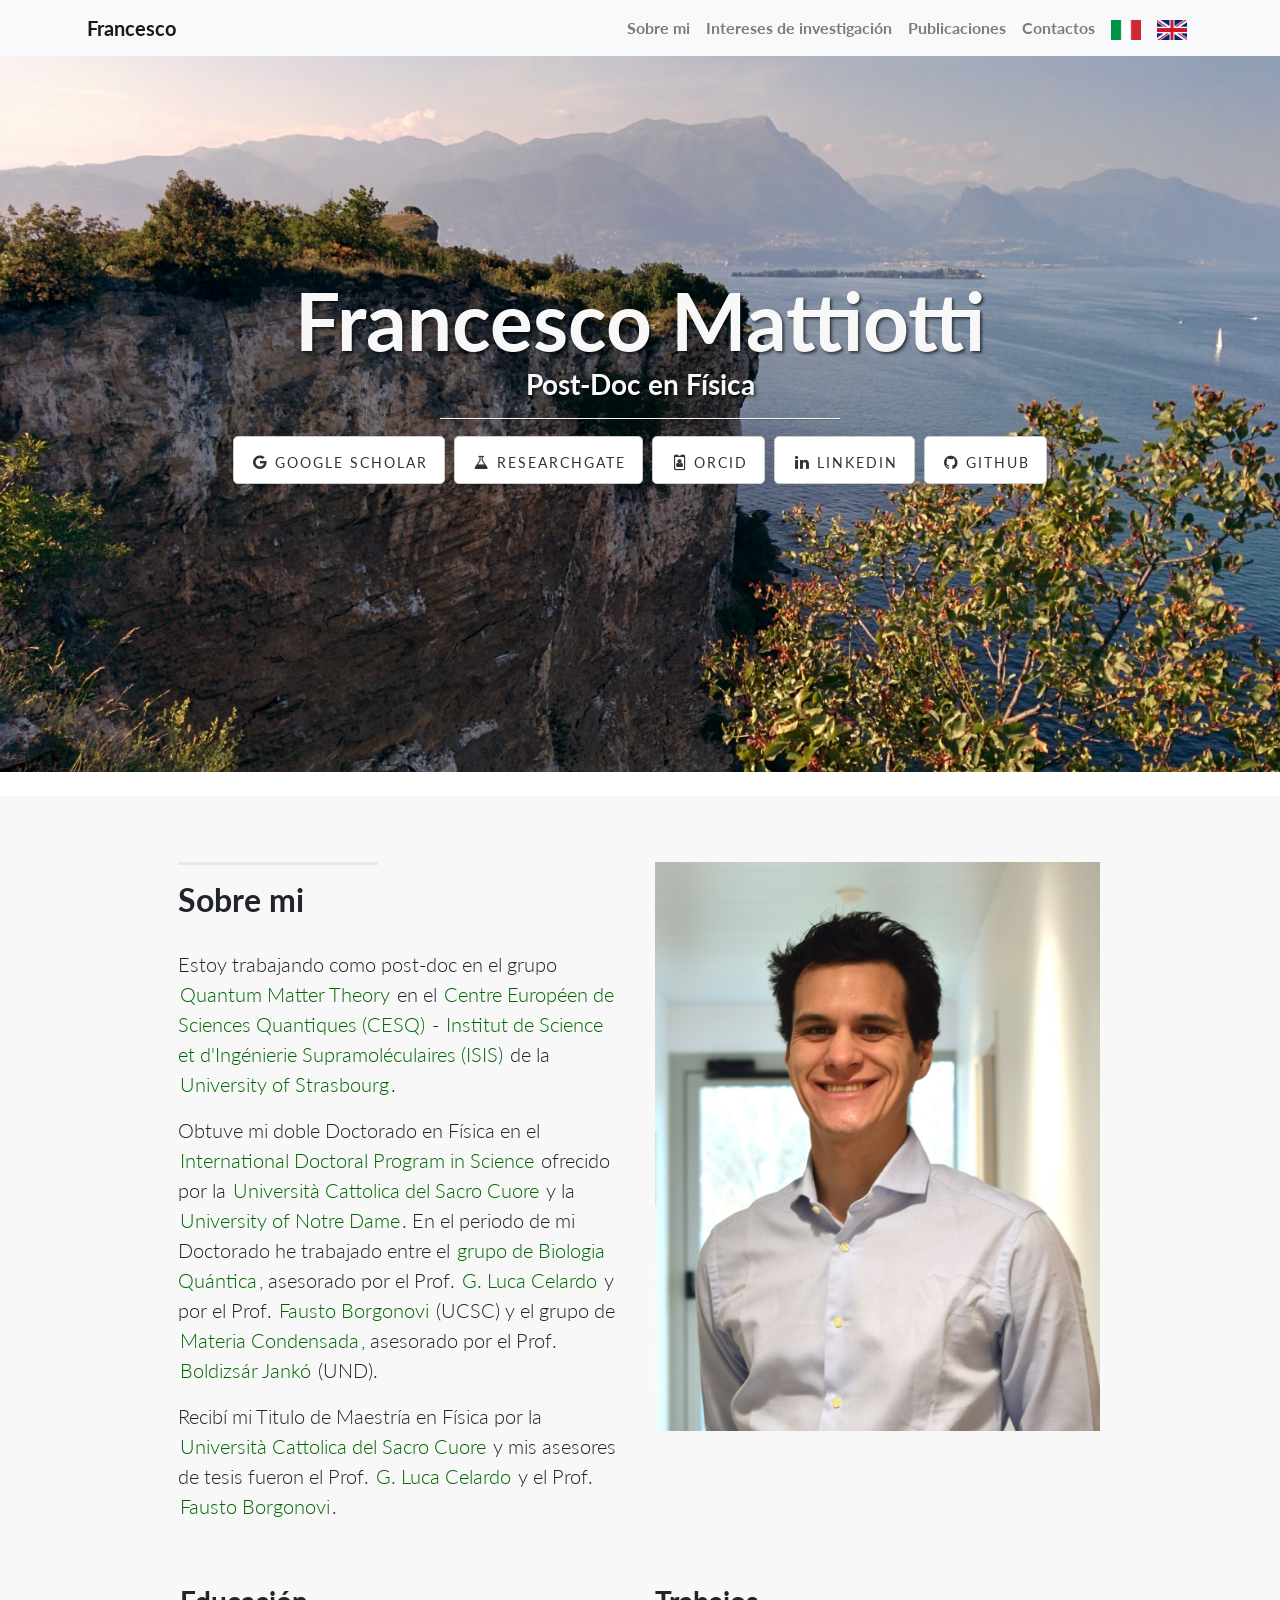
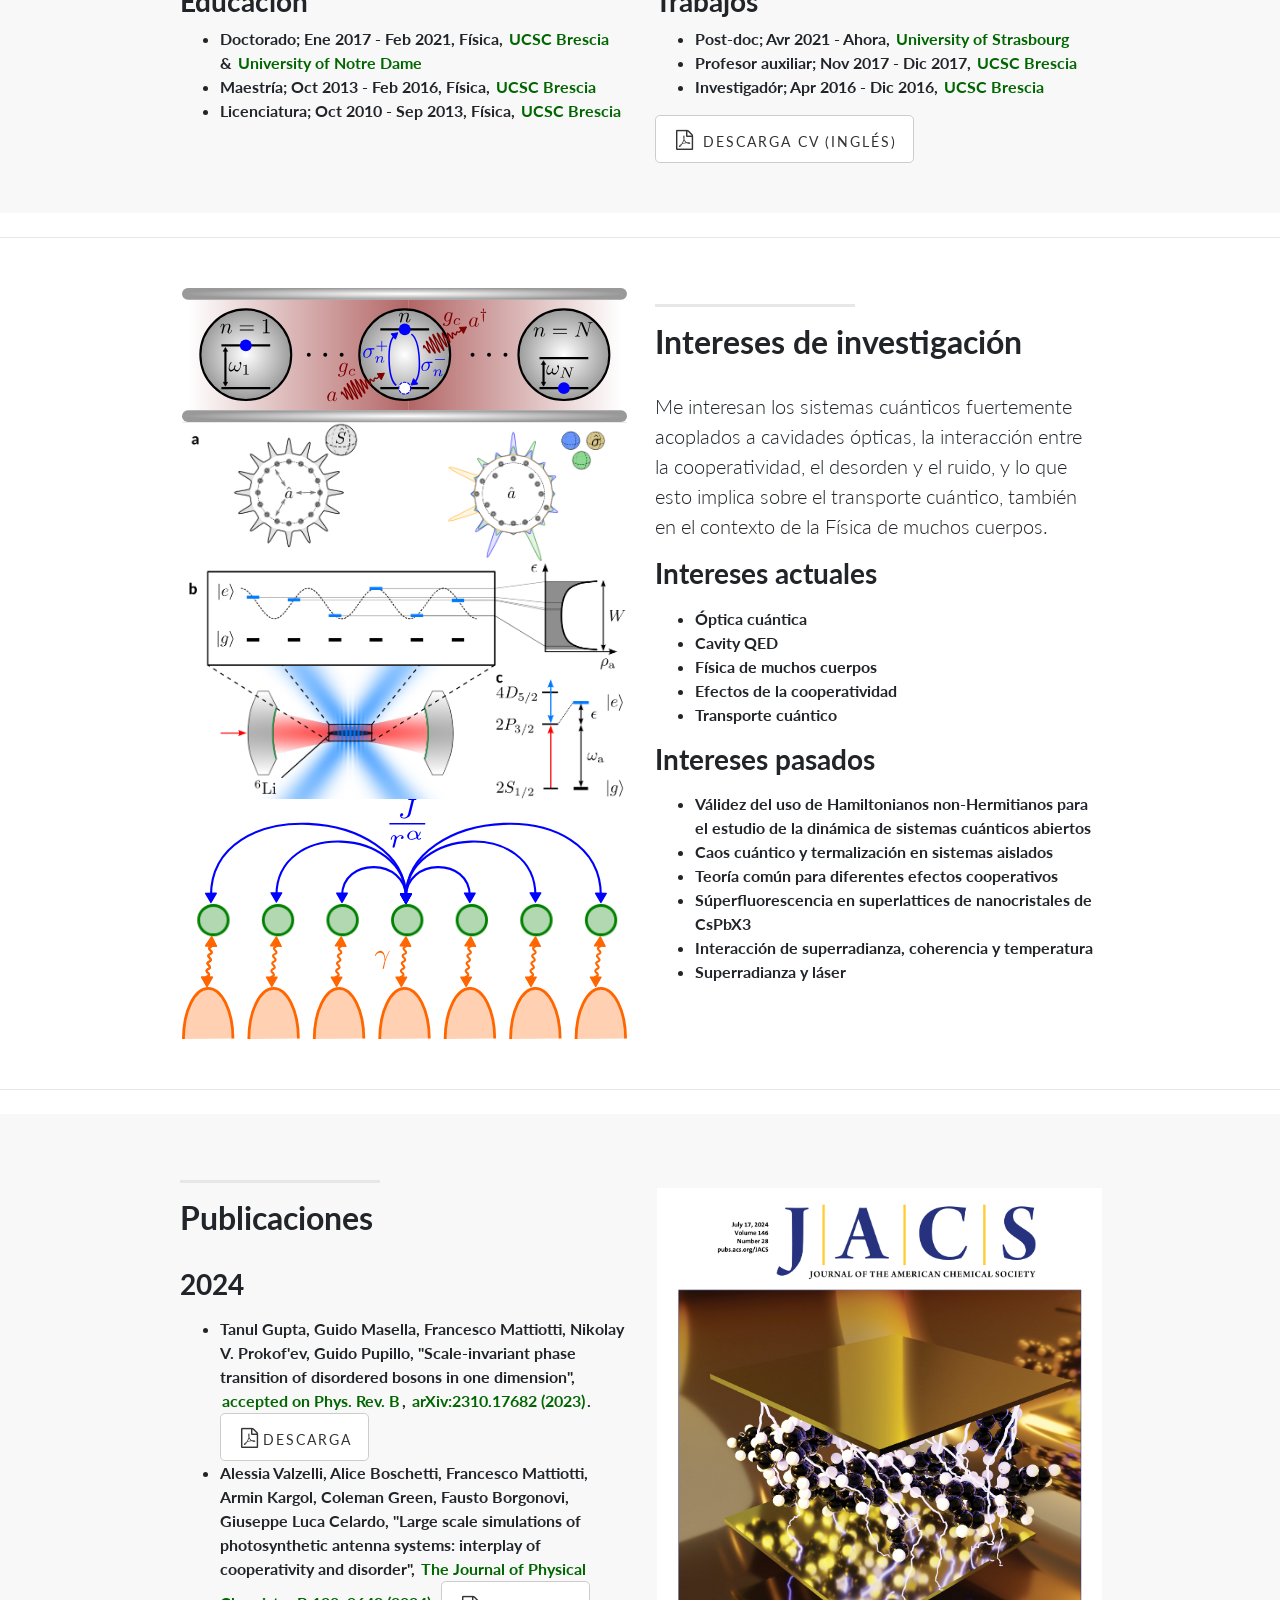
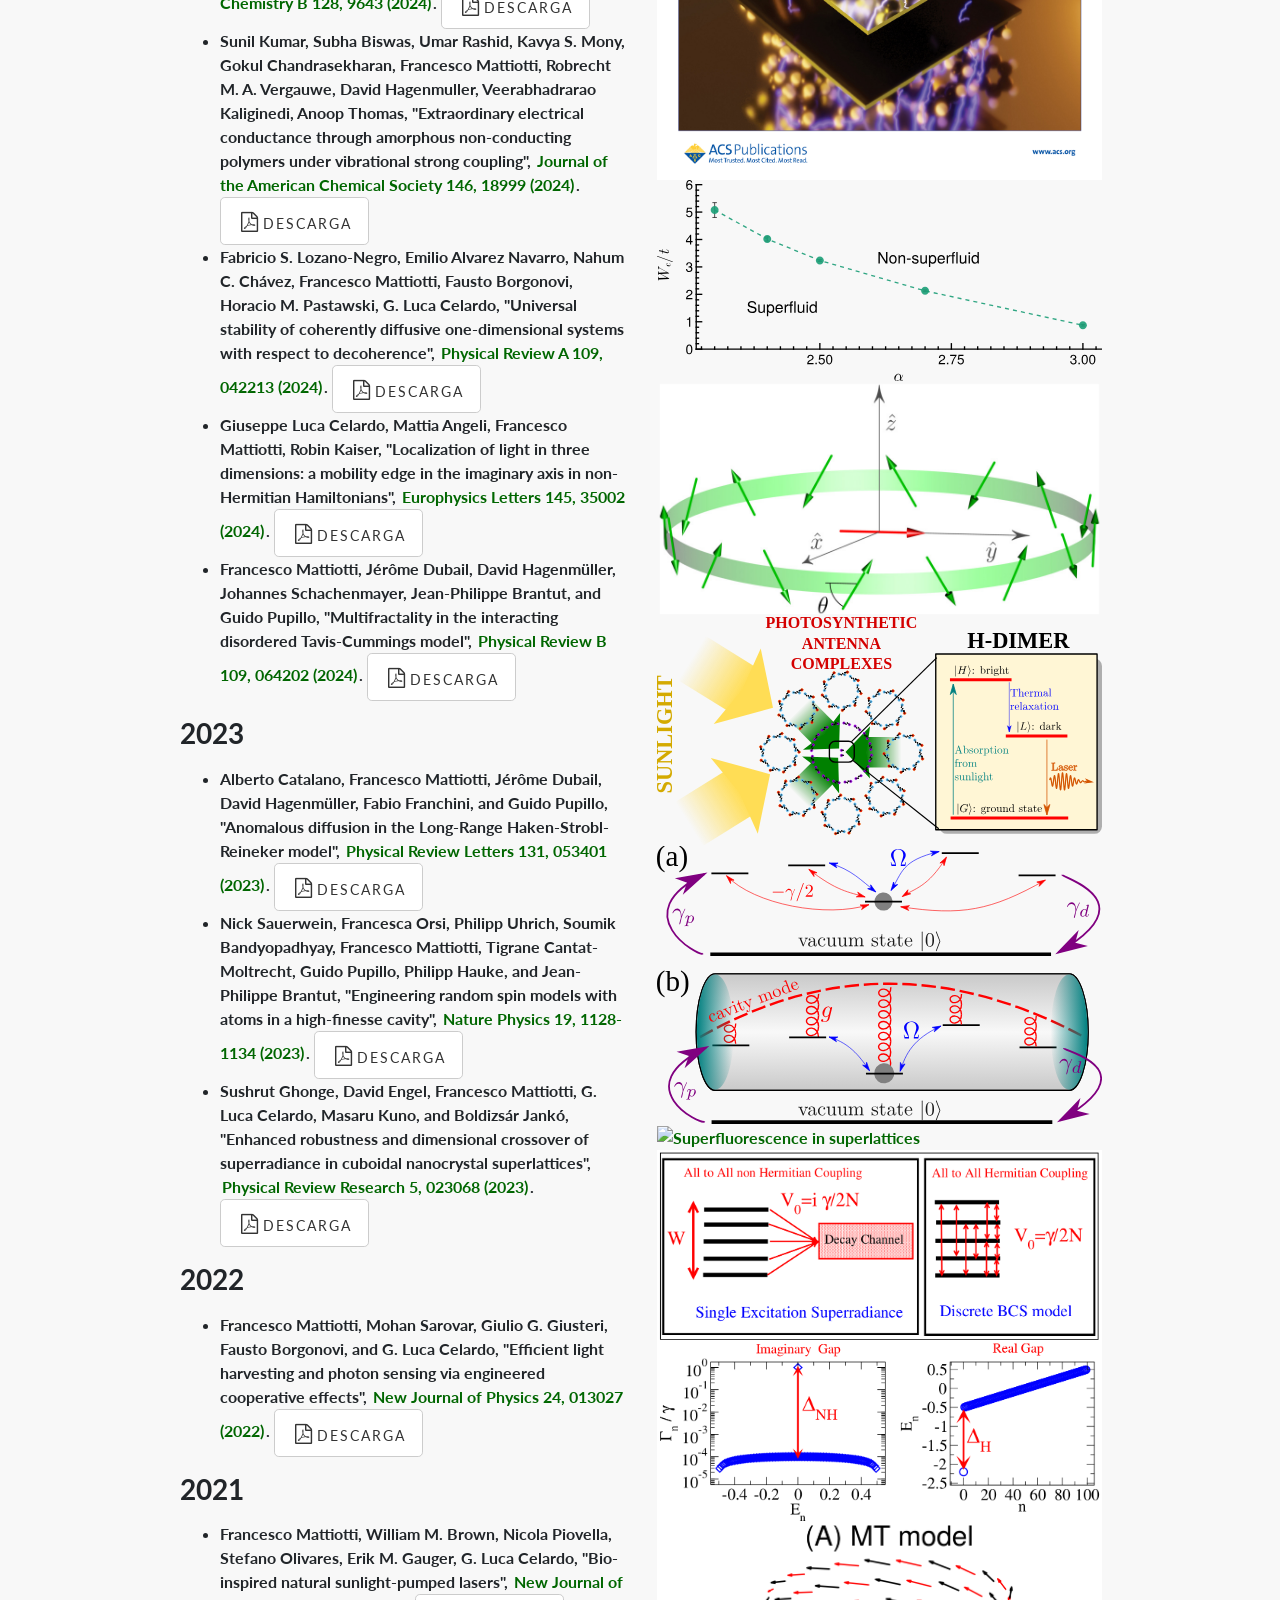
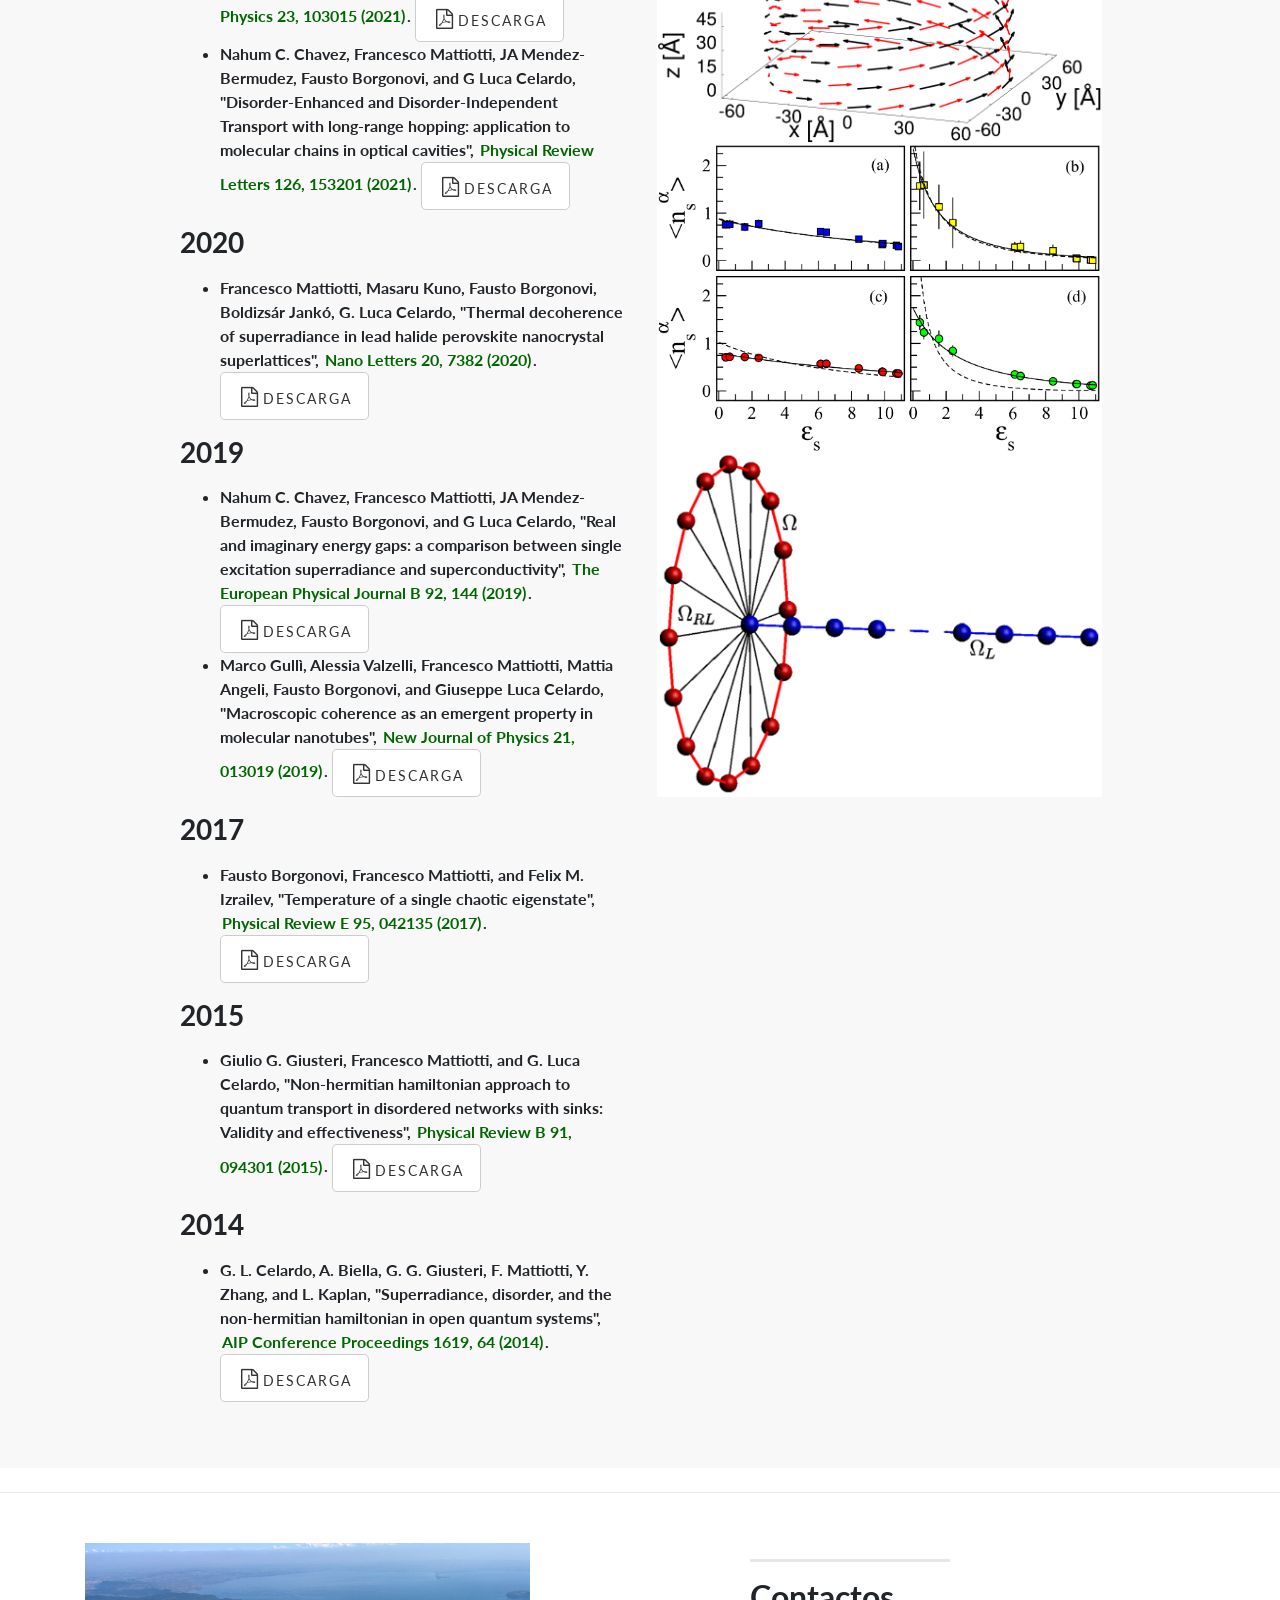
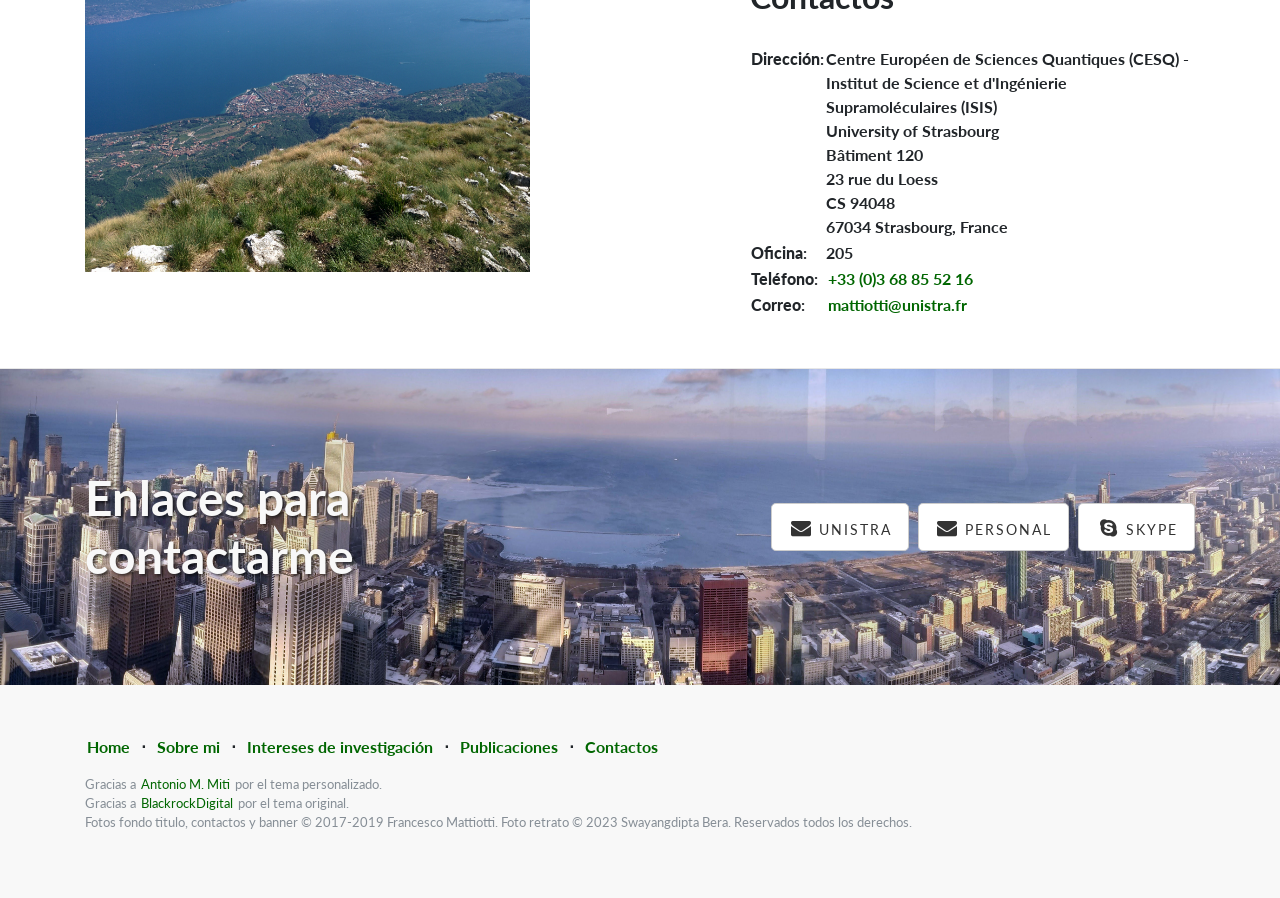
==== es.html @ a974032c "Tanul paper accepted, referee activity" ====
<!DOCTYPE html>
<html lang="es">

<link rel="shortcut icon" href="figures/icon.png" type="image/png">
<link rel="icon" href="figures/icon.png" type="image/png">

  <head>

    <meta charset="utf-8">
    <meta name="viewport" content="width=device-width, initial-scale=1, shrink-to-fit=no">
    <meta name="description" content="Pagina personal">
    <meta name="author" content="Francesco Mattiotti">

    <title>Francesco Mattiotti</title>

    <!-- Bootstrap core CSS -->
    <link href="vendor/bootstrap/css/bootstrap.css" rel="stylesheet">

    <!-- Custom fonts for this template -->
    <link href="vendor/font-awesome/css/font-awesome.min.css" rel="stylesheet" type="text/css">
    <link href="https://fonts.googleapis.com/css?family=Lato:300,400,700,300italic,400italic,700italic" rel="stylesheet" type="text/css">

    <!-- Custom styles for this template -->
    <link href="css/landing-page.css" rel="stylesheet">

    <!-- Global site tag (gtag.js) - Google Analytics -->
    <script async src="https://www.googletagmanager.com/gtag/js?id=UA-137967695-1"></script>
    <script>
      window.dataLayer = window.dataLayer || [];
      function gtag(){dataLayer.push(arguments);}
      gtag('js', new Date());

      gtag('config', 'UA-137967695-1');
    </script>

  </head>

  <body>

    <!-- Navigation -->
    <nav class="navbar navbar-expand-lg navbar-light bg-light fixed-top">
      <div class="container">
        <a class="navbar-brand" href="#">Francesco</a>
        <button class="navbar-toggler" type="button" data-toggle="collapse" data-target="#navbarResponsive" aria-controls="navbarResponsive" aria-expanded="false" aria-label="Toggle navigation">
          <span class="navbar-toggler-icon"></span>
        </button>
        <div class="collapse navbar-collapse" id="navbarResponsive">
          <ul class="navbar-nav ml-auto">
            <li class="nav-item">
              <a class="nav-link" href="#about">Sobre mi</a>
            </li>
            <li class="nav-item">
              <a class="nav-link" href="#research">Intereses de investigaci&oacute;n</a>
            </li>
            <li class="nav-item">
              <a class="nav-link" href="#publications">Publicaciones</a>
            </li>
            <li class="nav-item">
              <a class="nav-link" href="#contact">Contactos</a>
            </li>
            <li class="nav-item">
              <a class="nav-link" href="it.html"><img class="img" height="20px" src="figures/it.png" alt="Italiano"></a>
            </li>
            <li class="nav-item">
              <a class="nav-link" href="index.html"><img class="img" height="20px" src="figures/en.png" alt="English"></a>
            </li>
          </ul>
        </div>
      </div>
    </nav>

    <!-- Header -->
    <header class="intro-header">
      <div class="container">
        <div class="intro-message">
          <h1>Francesco Mattiotti</h1>
          <h3>Post-Doc en F&iacute;sica</h3>
          <hr class="intro-divider">
          <ul class="list-inline intro-social-buttons">
            <li class="list-inline-item">
              <a href="https://scholar.google.com/citations?user=OHOtcpYAAAAJ" class="btn btn-default btn-lg">
                <i class="fa fa-google fa-fw"></i>
                <span class="network-name">Google Scholar</span>
              </a>
            </li>
            <li class="list-inline-item">
              <a href="https://www.researchgate.net/profile/Francesco_Mattiotti" class="btn btn-default btn-lg">
                <i class="fa fa-flask fa-fw"></i>
                <span class="network-name">ResearchGate</span>
              </a>
            </li>
            <li class="list-inline-item">
              <a href="https://orcid.org/0000-0002-2532-8876" class="btn btn-default btn-lg">
                <i class="fa fa-id-badge fa-fw"></i>
                <span class="network-name">ORCID</span>
              </a>
            </li>
            <li class="list-inline-item">
              <a href="https://www.linkedin.com/in/francesco-mattiotti-a76813144/" class="btn btn-default btn-lg">
                <i class="fa fa-linkedin fa-fw"></i>
                <span class="network-name">Linkedin</span>
              </a>
            </li>
            <li class="list-inline-item">
              <a href="https://github.com/matiot" class="btn btn-default btn-lg">
                <i class="fa fa-github fa-fw"></i>
                <span class="network-name">Github</span>
              </a>
            </li>
          </ul>
        </div>
      </div>
    </header>

    <!--              -->    <!--              -->
    <!-- Page Content -->    <!--              -->

    <!-- About Me -->
    <a  name="about"></a>
    <section class="content-section-a">

      <div class="container">
        <div class="row">
          <div class="col-lg-5 ml-auto">
            <hr class="section-heading-spacer">
            <div class="clearfix"></div>
            <h2 class="section-heading">Sobre mi</h2>
            <p class="lead">
	      Estoy trabajando como post-doc en el grupo <a target="_blank" href="http://qmtheory.fr">Quantum Matter Theory</a> en el <a target="_blank" href="https://www.cesq.eu">Centre Européen de Sciences Quantiques (CESQ)</a> - <a target="_blank" href="http://isis.unistra.fr">Institut de Science et d'Ing&eacute;nierie Supramol&eacute;culaires (ISIS)</a> de la <a target="_blank" href="http://unistra.fr">University of Strasbourg</a>.
            </p>
            <p class="lead">
              Obtuve mi doble Doctorado en F&iacute;sica en el <a target="_blank" href="http://scuoledidottorato.unicatt.it/phdschools/science-home">International Doctoral Program in Science</a>
              ofrecido por la
              <a target="_blank" href="http://dipartimenti.unicatt.it/dmf">Universit&agrave; Cattolica del Sacro Cuore</a>
              y la
              <a target="_blank" href="https://science.nd.edu">University of Notre Dame</a>.
              En el periodo de mi Doctorado he trabajado entre el <a href="https://centridiricerca.unicatt.it/ilamp-interdisciplinary-laboratories-for-advanced-materials-physics-i-lamp-quantum-biology">grupo de Biologia Qu&aacute;ntica</a>, asesorado por el Prof. <a href="https://www.unifi.it/p-doc2-0-0-A-3f2c36293b272f-0.html">G. Luca Celardo</a> y por el Prof. <a href="https://docenti.unicatt.it/ppd2/en/docenti/06102/fausto-borgonovi/profilo">Fausto Borgonovi</a>
              (UCSC) y el grupo de <a href="http://sites.nd.edu/condensed-matter-theory/">Materia Condensada</a>, asesorado por el Prof. <a href="https://physics.nd.edu/people/faculty/boldizs-aacute-r-jank-oacute-o/">Boldizs&aacute;r Jank&oacute;</a> (UND).
            </p>
            <p class="lead">
              Recib&iacute; mi Titulo de Maestr&iacute;a en F&iacute;sica por la
              <a target="_blank" href="http://dipartimenti.unicatt.it/dmf">Universit&agrave; Cattolica del Sacro Cuore</a>
              y mis asesores de tesis fueron el Prof.
	      <a href="https://www.unifi.it/p-doc2-0-0-A-3f2c36293b272f-0.html">G. Luca Celardo</a> y el Prof. <a href="https://docenti.unicatt.it/ppd2/en/docenti/06102/fausto-borgonovi/profilo">Fausto Borgonovi</a>.
            </p>
          </div>
          <div class="col-lg-5 mr-auto">
	    <p class="head">
	    </p>
            <a href="figures/trequarti-cesq.jpg">
            <img class="img-fluid" src="figures/trequarti-cesq.jpg" alt="My picture">
          </div>
        </div>

      </div>
      <!-- /.container -->

    <!-- Short Cv -->
    <a  name="cv"></a>
          <div class="container">
            <div class="row">
              <div class="col-lg-5 ml-auto">
                <div class="clearfix"></div>
                <h3>Educaci&oacute;n</h3>
                <ul>
                  <li> Doctorado; Ene 2017 - Feb 2021, F&iacute;sica, 
			<a href="http://scuoledidottorato.unicatt.it/phdschools/science-home">UCSC Brescia</a> &
			<a target="_blank" href="https://science.nd.edu/">University of Notre Dame</a>
		  </li>
                  <li> Maestr&iacute;a; Oct 2013 - Feb 2016, F&iacute;sica, <a href="http://dipartimenti.unicatt.it/dmf">UCSC Brescia</a>
		  </li>
                  <li> Licenciatura; Oct 2010 - Sep 2013, F&iacute;sica, <a href="http://dipartimenti.unicatt.it/dmf">UCSC Brescia</a>
		  </li>
                </ul>
              </div>
              <div class="col-lg-5 mr-auto">
                <h3>Trabajos</h3>
                <ul>
                  <li> Post-doc; Avr 2021 - Ahora, <a href="http://unistra.fr">University of Strasbourg</a></li>
                  <li> Profesor auxiliar; Nov 2017 - Dic 2017, <a href="http://dipartimenti.unicatt.it/dmf">UCSC Brescia</a></li>
                  <li> Investigad&oacute;r; Apr 2016 - Dic 2016, <a href="http://dipartimenti.unicatt.it/dmf">UCSC Brescia</a></li>
                </ul>
		<a href="./cv/cven.pdf" class="btn btn-default btn-lg">
                <i class="fa fa-file-pdf-o fa-fw"></i>
                <span class="network-name">Descarga CV (ingl&eacute;s)</span></a>
              </div>
            </div>

          </div>
          <!-- /.container -->
        </section>



    <!-- Research Interest -->
    <a  name="research"></a>
    <section class="content-section-b">

      <div class="container">

        <div class="row">
          <div class="col-lg-5 mr-auto order-lg-2">
            <hr class="section-heading-spacer">
            <div class="clearfix"></div>
            <h2 class="section-heading">Intereses de investigaci&oacute;n</h2>
            <p class="lead">
	      Me interesan los sistemas cu&aacute;nticos fuertemente acoplados a cavidades &oacute;pticas, la interacci&oacute;n entre la cooperatividad, el desorden y el ruido, y lo que esto implica sobre el transporte cu&aacute;ntico, tambi&eacute;n en el contexto de la F&iacute;sica de muchos cuerpos.
            </p>
	    <p class="lead"><h3>Intereses actuales</h3></p>
	    <ul>
	      <li>&Oacute;ptica cu&aacute;ntica</li>
	      <li>Cavity QED</li>
	      <li>F&iacute;sica de muchos cuerpos</li>
	      <li>Efectos de la cooperatividad</li>
	      <li>Transporte cu&aacute;ntico</li>
	    </ul>
	    
	    <p class="lead"><h3>Intereses pasados</h3></p>
	    <ul><li>V&aacute;lidez del uso de Hamiltonianos non-Hermitianos para el estudio de la din&aacute;mica de sistemas cu&aacute;nticos abiertos</li>
	      <li>Caos cu&aacute;ntico y termalizaci&oacute;n en sistemas aislados</li>
	      <li>Teor&iacute;a com&uacute;n para diferentes efectos cooperativos</li>
	      <li>S&uacute;perfluorescencia en superlattices de nanocristales de CsPbX3</li>
	      <li>Interacci&oacute;n de superradianza, coherencia y temperatura</li>
	      <li>Superradianza y l&aacute;ser</li>
	    </ul>

          </div>
          <div class="col-lg-5 ml-auto order-lg-1">
            <a href="https://doi.org/10.1103/PhysRevB.109.064202"><img class="img-fluid center-block" src="figures/fig1a.svg" alt="Multifractality in the interacting disordered Tavis-Cummings model"></a>
            <br>
            <a href="https://www.nature.com/articles/s41567-023-02033-3"><img class="img-fluid" src="figures/cqed.png" alt="Engineering random spin models with atoms in a high-finesse cavity"></a>
            <br>
            <a href="https://doi.org/10.1103/PhysRevLett.131.053401"><img class="img-fluid" src="figures/dephasing.svg" alt="Anomalous diffusion in the Long-Range Haken-Strobl-Reineker model"></a>
          </div>
        </div>

      </div>
      <!-- /.container -->

    </section>
    <!-- /.content-section-b -->

      <!-- Publications-->
    <a  name="publications"></a>
    <section class="content-section-a">

      <div class="container">

        <div class="row">
          <div class="col-lg-5 ml-auto">
            <hr class="section-heading-spacer">
            <div class="clearfix"></div>
            <h2 class="section-heading">Publicaciones</h2>
	  <p class="lead"><h3>2024</h3></p>
	  <ul>
	    <li>
                Tanul Gupta, Guido Masella, Francesco Mattiotti, Nikolay V. Prokof'ev, Guido Pupillo, "Scale-invariant phase transition of disordered bosons in one dimension", <a form style="display:inline" href="https://journals.aps.org/prb/accepted/95073YbbXe11748a58ae4a12a6349e99734388103">accepted on Phys. Rev. B</a>, <a form style="display:inline" href="https://arxiv.org/abs/2310.17682">arXiv:2310.17682 (2023)</a>.
	      <a href="./papers/2310.17682.pdf" class="btn btn-default btn-lg"><i class="fa fa-file-pdf-o fa-fw"></i><span class="network-name">Descarga</span></a>
	    </li>
	    <li>
	      Alessia Valzelli, Alice Boschetti, Francesco Mattiotti, Armin Kargol, Coleman Green, Fausto Borgonovi, Giuseppe Luca Celardo, "Large scale simulations of photosynthetic antenna systems: interplay of cooperativity and disorder", <a form style="display:inline" href="https://doi.org/10.1021/acs.jpcb.4c02406">The Journal of Physical Chemistry B 128, 9643 (2024)</a>.
	      <a href="./papers/2404.08542v2.pdf" class="btn btn-default btn-lg"><i class="fa fa-file-pdf-o fa-fw"></i><span class="network-name">Descarga</span></a>
	    </li>
	    <li>
	      Sunil Kumar, Subha Biswas, Umar Rashid, Kavya S. Mony, Gokul Chandrasekharan, Francesco Mattiotti, Robrecht M. A. Vergauwe, David Hagenmuller, Veerabhadrarao Kaliginedi, Anoop Thomas, "Extraordinary electrical conductance through amorphous non-conducting polymers under vibrational strong coupling", <a form style="display:inline" href="https://doi.org/10.1021/jacs.4c03016">Journal of the American Chemical Society 146, 18999 (2024)</a>.
	      <a href="./papers/2303.03777v2.pdf" class="btn btn-default btn-lg"><i class="fa fa-file-pdf-o fa-fw"></i><span class="network-name">Descarga</span></a>
	    </li>
	    <li>
	      Fabricio S. Lozano-Negro, Emilio Alvarez Navarro, Nahum C. Chávez, Francesco Mattiotti, Fausto Borgonovi, Horacio M. Pastawski, G. Luca Celardo, "Universal stability of coherently diffusive one-dimensional systems with respect to decoherence", <a form style="display:inline" href="https://doi.org/10.1103/PhysRevA.109.042213">Physical Review A 109, 042213 (2024)</a>.
	      <a href="./papers/PhysRevA.109.042213.pdf" class="btn btn-default btn-lg"><i class="fa fa-file-pdf-o fa-fw"></i><span class="network-name">Descarga</span></a>
	    </li>
	    <li>
	      Giuseppe Luca Celardo, Mattia Angeli, Francesco Mattiotti, Robin Kaiser, "Localization of light in three dimensions: a mobility edge in the imaginary axis in non-Hermitian Hamiltonians", <a form style="display:inline" href="https://doi.org/10.1209/0295-5075/ad222c">Europhysics Letters 145, 35002 (2024)</a>.
	      <a href="./papers/Celardo_2024_EPL_145_35002-withSM.pdf" class="btn btn-default btn-lg"><i class="fa fa-file-pdf-o fa-fw"></i><span class="network-name">Descarga</span></a>
	    </li>
            <li>
              Francesco Mattiotti, Jérôme Dubail, David Hagenmüller, Johannes Schachenmayer, Jean-Philippe Brantut, and Guido Pupillo, "Multifractality in the interacting disordered Tavis-Cummings model", <a form style="display:inline" href="https://doi.org/10.1103/PhysRevB.109.064202">Physical Review B 109, 064202 (2024)</a>.
	      <a href="./papers/PhysRevB.109.064202.pdf" class="btn btn-default btn-lg"><i class="fa fa-file-pdf-o fa-fw"></i><span class="network-name">Descarga</span></a>
            </li>
          </ul>

	  <p class="lead"><h3>2023</h3></p>
	  <ul>
	    <li>
	      Alberto Catalano, Francesco Mattiotti, Jérôme Dubail, David Hagenmüller, Fabio Franchini, and Guido Pupillo, "Anomalous diffusion in the Long-Range Haken-Strobl-Reineker model", <a form style="display:inline" href="https://doi.org/10.1103/PhysRevLett.131.053401">Physical Review Letters 131, 053401 (2023)</a>.
	      <a href="./papers/PhysRevLett.131.053401-withSM.pdf" class="btn btn-default btn-lg"><i class="fa fa-file-pdf-o fa-fw"></i><span class="network-name">Descarga</span></a>
	    </li>
	    <li>
	      Nick Sauerwein, Francesca Orsi, Philipp Uhrich, Soumik Bandyopadhyay, Francesco Mattiotti, Tigrane Cantat-Moltrecht, Guido Pupillo, Philipp Hauke, and Jean-Philippe Brantut, "Engineering random spin models with atoms in a high-finesse cavity", <a form style="display:inline" href="https://www.nature.com/articles/s41567-023-02033-3">Nature Physics 19, 1128-1134 (2023)</a>.
	      <a href="./papers/s41567-023-02033-3-withSM.pdf" class="btn btn-default btn-lg"><i class="fa fa-file-pdf-o fa-fw"></i><span class="network-name">Descarga</span></a>
	    </li>
	    <li>
	      Sushrut Ghonge, David Engel, Francesco Mattiotti, G. Luca Celardo, Masaru Kuno, and Boldizsár Jankó, "Enhanced robustness and dimensional crossover of superradiance in cuboidal nanocrystal superlattices", <a form style="display:inline" href="https://doi.org/10.1103/PhysRevResearch.5.023068">Physical Review Research 5, 023068 (2023)</a>.
	      <a href="./papers/PhysRevResearch.5.023068-withSM.pdf" class="btn btn-default btn-lg"><i class="fa fa-file-pdf-o fa-fw"></i><span class="network-name">Descarga</span></a>
	    </li>
          </ul>

	  <p class="lead"><h3>2022</h3></p>
	  <ul>
	    <li>
	      Francesco Mattiotti, Mohan Sarovar, Giulio G. Giusteri, Fausto Borgonovi, and G. Luca Celardo, "Efficient light harvesting and photon sensing via engineered cooperative effects", <a form style="display:inline" href="https://doi.org/10.1088/1367-2630/ac4127">New Journal of Physics 24, 013027 (2022)</a>.
	      <a href="./papers/Mattiotti_2022_New_J._Phys._24_013027.pdf" class="btn btn-default btn-lg"><i class="fa fa-file-pdf-o fa-fw"></i><span class="network-name">Descarga</span></a>
	    </li>
	  </ul>

	  <p class="lead"><h3>2021</h3></p>
	  <ul>
	    <li>
	      Francesco Mattiotti, William M. Brown, Nicola Piovella, Stefano Olivares, Erik M. Gauger, G. Luca Celardo, "Bio-inspired natural sunlight-pumped lasers", <a form style="display:inline" href="https://doi.org/10.1088/1367-2630/ac2852">New Journal of Physics 23, 103015 (2021)</a>.
	      <a href="./papers/Mattiotti_2021_New_J._Phys._23_103015-withSM.pdf" class="btn btn-default btn-lg"><i class="fa fa-file-pdf-o fa-fw"></i><span class="network-name">Descarga</span></a>
	    </li>
	    <li>
	      Nahum C. Chavez, Francesco Mattiotti, JA Mendez-Bermudez, Fausto Borgonovi, and G Luca Celardo, "Disorder-Enhanced and Disorder-Independent Transport with long-range hopping: application to molecular chains in optical cavities", <a form style="display:inline" href="https://doi.org/10.1103/PhysRevLett.126.153201">Physical Review Letters 126, 153201 (2021)</a>.
	      <a href="./papers/PhysRevLett.126.153201-withSM.pdf" class="btn btn-default btn-lg"><i class="fa fa-file-pdf-o fa-fw"></i><span class="network-name">Descarga</span></a>
	    </li>
	  </ul>

	  <p class="lead"><h3>2020</h3></p>
	  <ul>
	    <li>
	      Francesco Mattiotti, Masaru Kuno, Fausto Borgonovi, Boldizs&aacute;r Jank&oacute;, G. Luca Celardo, "Thermal decoherence of superradiance in lead halide perovskite nanocrystal superlattices", <a form style="display:inline" href="https://pubs.acs.org/doi/10.1021/acs.nanolett.0c02784">Nano Letters 20, 7382 (2020)</a>.
	      <a href="./papers/nanolett2020-accepted.pdf" class="btn btn-default btn-lg"><i class="fa fa-file-pdf-o fa-fw"></i><span class="network-name">Descarga</span></a>
	    </li>
	  </ul>

	  <p class="lead"><h3>2019</h3></p>
	  <ul>
	    <li>
	      Nahum C. Chavez, Francesco Mattiotti, JA Mendez-Bermudez, Fausto Borgonovi, and G Luca Celardo, "Real and imaginary energy gaps: a comparison between single excitation superradiance and superconductivity", <a form style="display:inline" href="https://doi.org/10.1140/epjb/e2019-100016-3">The European Physical Journal B 92, 144 (2019)</a>.
	      <a href="./papers/Ch-vez_et_al-2019-The_European_Physical_Journal_B.pdf" class="btn btn-default btn-lg"><i class="fa fa-file-pdf-o fa-fw"></i><span class="network-name">Descarga</span></a>
	    </li>
	    <li>
	      Marco Gull&igrave;, Alessia Valzelli, Francesco Mattiotti, Mattia Angeli, Fausto Borgonovi, and Giuseppe Luca Celardo, "Macroscopic coherence as an emergent property in molecular nanotubes", <a form style="display:inline" href="https://iopscience.iop.org/article/10.1088/1367-2630/aaf01a">New Journal of Physics 21, 013019 (2019)</a>.
	      <a href="./papers/Gullì_2019_New_J._Phys._21_013019.pdf" class="btn btn-default btn-lg"><i class="fa fa-file-pdf-o fa-fw"></i><span class="network-name">Descarga</span></a>
	    </li>
	  </ul>

	  <p class="lead"><h3>2017</h3></p>
	  <ul>
	    <li>
	      Fausto Borgonovi, Francesco Mattiotti, and Felix M. Izrailev, "Temperature of a single chaotic eigenstate", <a form style="display:inline" href="https://journals.aps.org/pre/abstract/10.1103/PhysRevE.95.042135">Physical Review E 95, 042135 (2017)</a>.
	      <a href="./papers/PhysRevE.95.042135.pdf" class="btn btn-default btn-lg"><i class="fa fa-file-pdf-o fa-fw"></i><span class="network-name">Descarga</span></a>
	    </li>
	  </ul>

	  <p class="lead"><h3>2015</h3></p>
	  <ul>
	    <li>
	      Giulio G. Giusteri, Francesco Mattiotti, and G. Luca Celardo, "Non-hermitian hamiltonian approach to quantum transport in disordered networks with sinks: Validity and effectiveness", <a form style="display:inline" href="https://journals.aps.org/prb/abstract/10.1103/PhysRevB.91.094301">Physical Review B 91, 094301 (2015)</a>.
	      <a href="./papers/PhysRevB.91.094301.pdf" class="btn btn-default btn-lg"><i class="fa fa-file-pdf-o fa-fw"></i><span class="network-name">Descarga</span></a>
	    </li>
	  </ul>

	  <p class="lead"><h3>2014</h3></p>
	  <ul>
	    <li>
	      G. L. Celardo, A. Biella, G. G. Giusteri, F. Mattiotti, Y. Zhang, and L. Kaplan, "Superradiance, disorder, and the non-hermitian hamiltonian in open quantum systems", <a form style="display:inline" href="https://aip.scitation.org/doi/abs/10.1063/1.4899219">AIP Conference Proceedings 1619, 64 (2014)</a>.
	      <a href="./papers/ProceedingsLev.pdf" class="btn btn-default btn-lg"><i class="fa fa-file-pdf-o fa-fw"></i><span class="network-name">Descarga</span></a>
	    </li>
	  </ul>

          </div>
          <div class="col-lg-5 mr-auto ">
            <br>
            <a href="https://doi.org/10.1021/jacs.4c03016"><img class="img-fluid" src="figures/jacs-cover.jpg" alt="Extraordinary electrical conductance through amorphous non-conducting polymers under vibrational strong coupling"></a>
            <br>
            <a href="https://arxiv.org/abs/2310.17682"><img class="img-fluid" src="figures/phasetransition.svg" alt="Scale-invariant phase transition of disordered bosons in one dimension"></a>
            <br>
            <a href="https://doi.org/10.1088/1367-2630/ac4127"><img class="img-fluid" src="figures/sensor.png" alt="Efficient light harvesting and photon sensing via engineered cooperative effects"></a>
            <br>
            <a href="https://doi.org/10.1088/1367-2630/ac2852"><img class="img-fluid" src="figures/laser.svg" alt="Bio-inspired natural sunlight-pumped lasers"></a>
            <br>
            <a href="https://doi.org/10.1103/PhysRevLett.126.153201"><img class="img-fluid" src="figures/long-cavity6.svg" alt="Disorder-Enhanced and Disorder-Independent Transport with long-range hopping"></a>
            <br>
	    <a href="https://pubs.acs.org/doi/10.1021/acs.nanolett.0c02784"><img class="img-fluid center-block" src="./figures/movie.gif" alt="Superfluorescence in superlattices"></a>
            <br>
            <a href="https://doi.org/10.1140/epjb/e2019-100016-3"><img class="img-fluid center-block" src="./figures/gap.png" alt="Comparing Superradiance and Superconductivity"></a>
            <br>
            <a href="https://iopscience.iop.org/article/10.1088/1367-2630/aaf01a/pdf"><img class="img-fluid" src="figures/macroscopic.png" alt="Macroscopic coherence in molecular nanotubes"></a>
	    <br>
	    <a href="https://journals.aps.org/pre/abstract/10.1103/PhysRevE.95.042135"><img class="img-fluid center-block"  src="./figures/temperature.png" alt="Quantum chaos"></a>
	    <br>
	    <a href="https://journals.aps.org/prb/abstract/10.1103/PhysRevB.91.094301"><img class="img-fluid center-block" src="./figures/nonhermitian.png" alt="Non-Hermitian Hamiltonian approach to quantum transport"></a>
	    <!-- <a href="https://aip.scitation.org/doi/abs/10.1063/1.4899219"><img class="img-fluid center-block" src="./figures/superradiance.png" alt="Interplay of superradiance and disorder"></a> -->
          </div>
        </div>

      </div>
      <!-- /.container -->

    </section>
    <!-- /.content-section-b -->

  <!-- CONTACT INFORMATION -->
    <a  name="contact"></a>
    <section class="content-section-b">

      <div class="container">

        <div class="row">
          <div class="col-lg-5 ml-auto order-lg-2">
            <hr class="section-heading-spacer">
            <div class="clearfix"></div>
            <h2 class="section-heading">Contactos</h2>
		<table>
                  <tr><td valign=top><b>Direcci&oacute;n</b>: <td>
		    Centre Europ&eacute;en de Sciences Quantiques (CESQ) - Institut de Science et d'Ing&eacute;nierie Supramol&eacute;culaires (ISIS)<br>
                    University of Strasbourg<br>
		    Bâtiment 120<br>
                    23 rue du Loess<br>
		    CS 94048<br>
		    67034 Strasbourg, France<br>
                  <tr><td valign=top><b>Oficina</b>: <td>
                    205<br>
                  <tr><td valign=top><b>Tel&eacute;fono</b>: <td>
                      <a href="tel:+33368855216">+33 (0)3 68 85 52 16</a><br>
                  <tr><td valign=top><b>Correo</b>: <td>
                    <A HREF="mailto:mattiotti@unistra.fr">mattiotti@unistra.fr</A><br>
		</table>

	</div>
          <div class="col-lg-5 mr-auto order-lg-1">
            <img class="img-fluid" src="figures/toscolano.jpg">
          </div>
        </div>

      </div>
      <!-- /.container -->

    </section>
    <!-- /.content-section-b -->


<!-- Contatti-->

    <aside class="banner">

      <div class="container">

        <div class="row">
          <div class="col-lg-6 my-auto">
            <h2>Enlaces para contactarme</h2>
          </div>
          <div class="col-lg-6 my-auto">
            <ul class="list-inline banner-social-buttons">
              <li class="list-inline-item">
                <a href="mailto:mattiotti@unistra.fr" class="btn btn-default btn-lg">
                  <i class="fa fa-envelope fa-fw"></i>
                  <span class="network-name">UNISTRA</span>
                </a>
              </li>
              <li class="list-inline-item">
                <a href="mailto:mattiottifrancesco@gmail.com" class="btn btn-default btn-lg">
                  <i class="fa fa-envelope fa-fw"></i>
                  <span class="network-name">Personal</span>
                </a>
              </li>
              <li class="list-inline-item">
                <a href="skype:francesco.mattiotti" class="btn btn-default btn-lg">
                  <i class="fa fa-skype fa-fw"></i>
                  <span class="network-name">Skype</span>
                </a>
              </li>
            </ul>
          </div>
        </div>

      </div>
      <!-- /.container -->

    </aside>
    <!-- /.banner -->

    <!-- Footer -->
    <footer>
      <div class="container">
        <ul class="list-inline">
          <li class="list-inline-item">
            <a href="#">Home</a>
          </li>
          <li class="footer-menu-divider list-inline-item">&sdot;</li>
          <li class="list-inline-item">
            <a href="#about">Sobre mi</a>
          </li>
          <li class="footer-menu-divider list-inline-item">&sdot;</li>
          <li class="list-inline-item">
            <a href="#research">Intereses de investigaci&oacute;n</a>
          </li>
          <li class="footer-menu-divider list-inline-item">&sdot;</li>
          <li class="list-inline-item">
            <a href="#publications">Publicaciones</a>
          </li>
          <li class="footer-menu-divider list-inline-item">&sdot;</li>
          <li class="list-inline-item">
            <a href="#contact">Contactos</a>
          </li>
        </ul>
        <p class="copyright text-muted small">
	  Gracias a <a href="https://github.com/MasterToninus/MasterToninus.github.io">Antonio M. Miti</a> por el tema personalizado.
        <br>
	  Gracias a <a href="https://github.com/BlackrockDigital/startbootstrap-landing-page">BlackrockDigital</a> por el tema original.
        <br>
          Fotos fondo titulo, contactos y banner © 2017-2019 Francesco Mattiotti. Foto retrato © 2023 Swayangdipta Bera. Reservados todos los derechos.
        </p>
      </div>
    </footer>

    <!-- Bootstrap core JavaScript -->
    <script src="vendor/jquery/jquery.min.js"></script>
    <script src="vendor/bootstrap/js/bootstrap.bundle.min.js"></script>

  </body>

</html>
---- css/landing-page.css ----
/*!
 * Start Bootstrap - Landing Page (https://startbootstrap.com/template-overviews/landing-page)
 * Copyright 2013-2017 Start Bootstrap
 * Licensed under MIT (https://github.com/BlackrockDigital/startbootstrap-landing-page/blob/master/LICENSE)
 */

body, html {
  width: 100%;
  height: 100%;
}

body, h1, h2, h3, h4, h5, h6 {
  font-family: "Lato", "Helvetica Neue", Helvetica, Arial, sans-serif;
  font-weight: 700;
}

.intro-header {
  padding-top: 50px;
  padding-bottom: 50px;
  text-align: center;
  color: #f8f8f8;
  background: url(../figures/intro-bg.jpg) no-repeat center center;
  background-size: cover;
}

.intro-message {
  position: relative;
  padding-top: 20%;
  padding-bottom: 20%;
}

.intro-message>h1 {
  margin: 0;
  text-shadow: 2px 2px 3px rgba(0, 0, 0, 0.6);
  font-size: 5em;
}

.intro-divider {
  width: 400px;
  border-top: 1px solid #f8f8f8;
  border-bottom: 1px solid rgba(0, 0, 0, 0.2);
}

.intro-message>h3 {
  text-shadow: 2px 2px 3px rgba(0, 0, 0, 0.6);
}

.intro-social-buttons i {
  font-size: 80%;
}

@media(max-width:767px) {
  .intro-message {
    padding-bottom: 15%;
  }
  .intro-message>h1 {
    font-size: 3em;
  }
  ul.intro-social-buttons>li {
    display: block;
    margin-bottom: 20px;
    padding: 0;
  }
  ul.intro-social-buttons>li:last-child {
    margin-bottom: 0;
  }
  .intro-divider {
    width: 100%;
  }
}

.network-name {
  text-transform: uppercase;
  font-size: 14px;
  font-weight: 400;
  letter-spacing: 2px;
}

.content-section-a {
  padding: 50px 0;
  background-color: #f8f8f8;
}

.content-section-b {
  padding: 50px 0;
  border-top: 1px solid #e7e7e7;
  border-bottom: 1px solid #e7e7e7;
}

.section-heading {
  margin-bottom: 30px;
}

.section-heading-spacer {
  float: left;
  width: 200px;
  border-top: 3px solid #e7e7e7;
}

.banner {
  padding: 100px 0;
  color: #f8f8f8;
  background: url(../figures/banner-bg.jpg) no-repeat center center;
  background-size: cover;
}

.banner h2 {
  margin: 0;
  text-shadow: 2px 2px 3px rgba(0, 0, 0, 0.6);
  font-size: 3em;
}

.banner ul {
  margin-bottom: 0;
}

.banner-social-buttons {
  float: right;
  margin-top: 0;
}

@media(max-width:1199px) {
  ul.banner-social-buttons {
    float: left;
    margin-top: 15px;
  }
}

@media(max-width:767px) {
  .banner h2 {
    margin: 0;
    text-shadow: 2px 2px 3px rgba(0, 0, 0, 0.6);
    font-size: 3em;
  }
  ul.banner-social-buttons>li {
    display: block;
    margin-bottom: 20px;
    padding: 0;
  }
  ul.banner-social-buttons>li:last-child {
    margin-bottom: 0;
  }
}

footer {
  padding: 50px 0;
  background-color: #f8f8f8;
}

/* My Option */
.underconstruction-header {
    padding-top: 50px; /* If you're making other pages, make sure there is 50px of padding to make sure the navbar doesn't overlap content! */
    padding-bottom: 50px;
    text-align: center;
    color: #f8f8f8;
    background: url('https://c2.staticflickr.com/8/7453/13135235153_22e422c240_b.jpg') no-repeat center center;
    background-size: cover;
}
.underconstruction-message {
    position: relative;
    padding-top: 20%;
    padding-bottom: 20%;
}
.underconstruction-message > h1 {
    margin: 0;
    text-shadow: 2px 2px 3px rgba(0,0,0,0.6);
    font-size: 8em;
    /*color: red;*/
}

a {
	/* padding: 20px; */ /* Original template large padding */
	padding: 2px;
	color: #006600;
}

/* The template is using a large padding for link because it assumes that
 * all the link will be put into a button. */
/* Added class with smaller link in order to include them inside a paragraph */
.smallerlink a{
		padding: 2.5px;
}

p.lastupdate {
  text-align: center;
  margin: 20px 5px 5px;
}
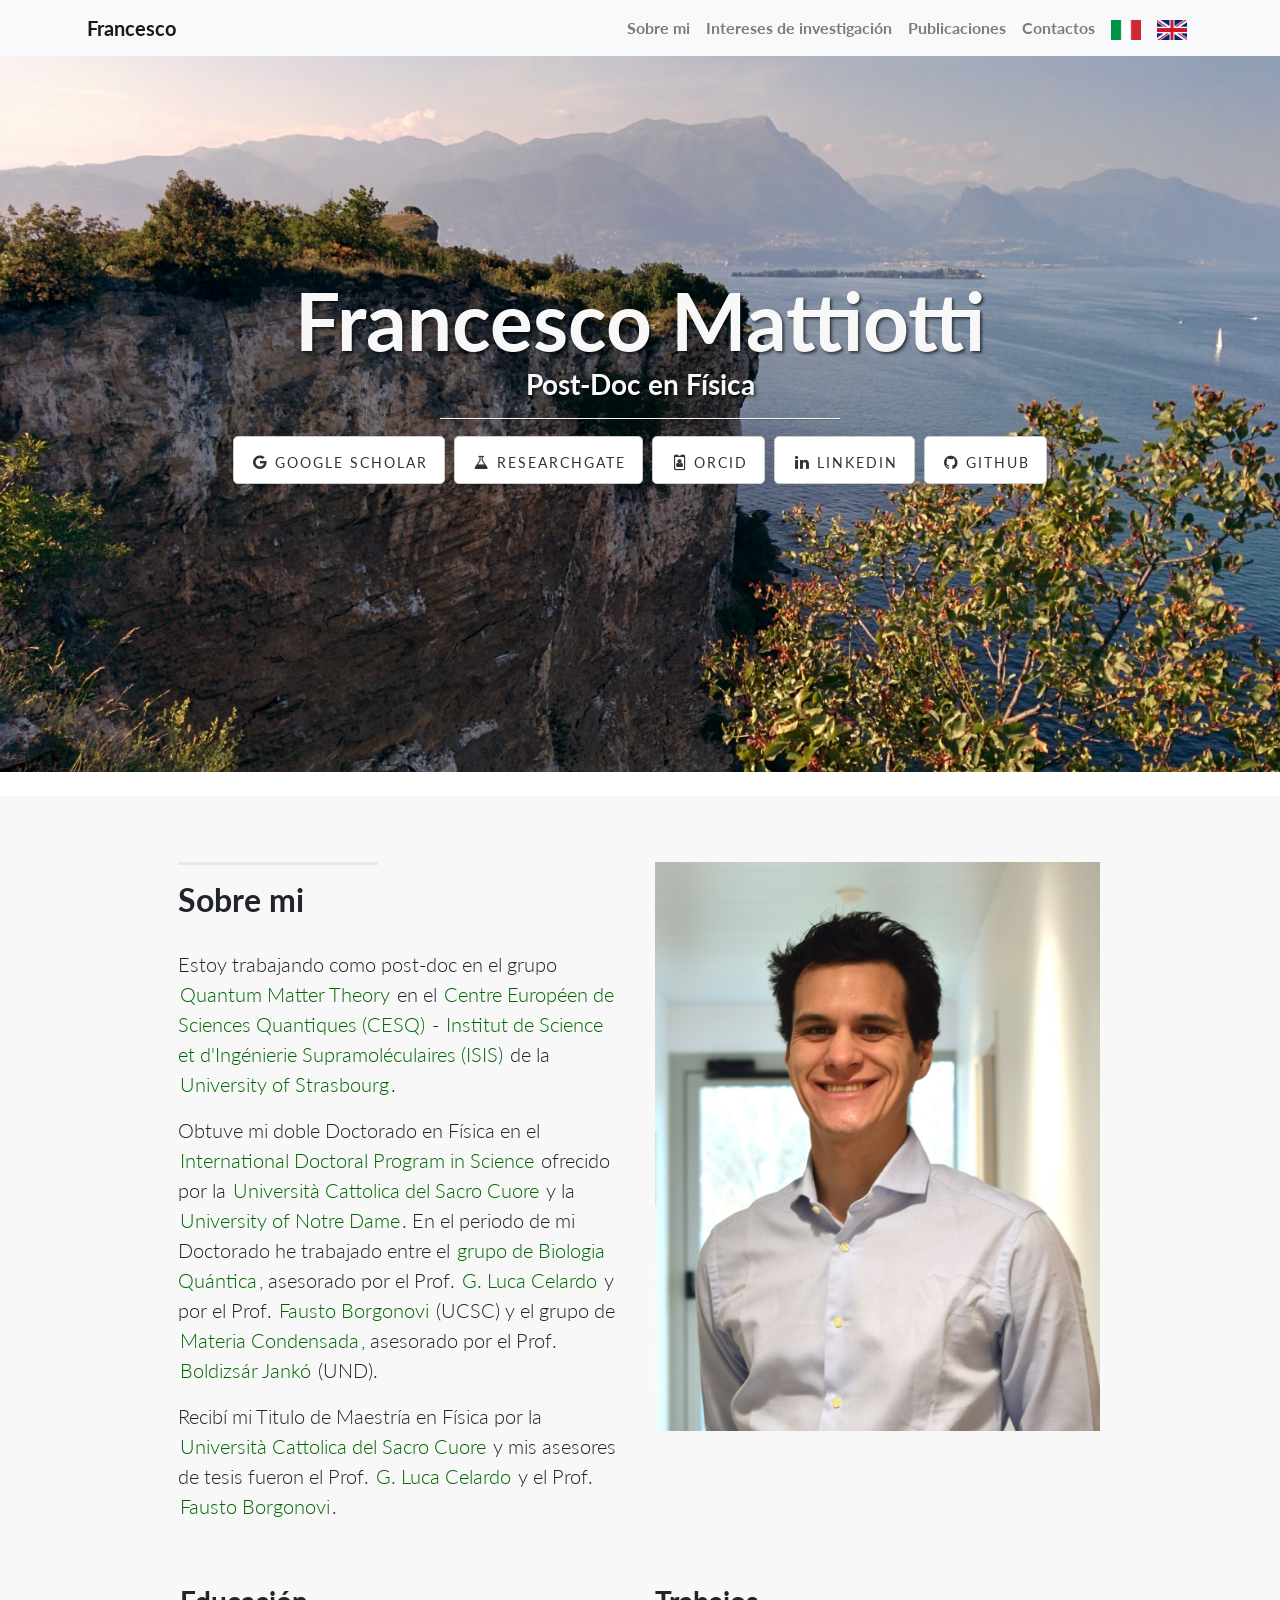
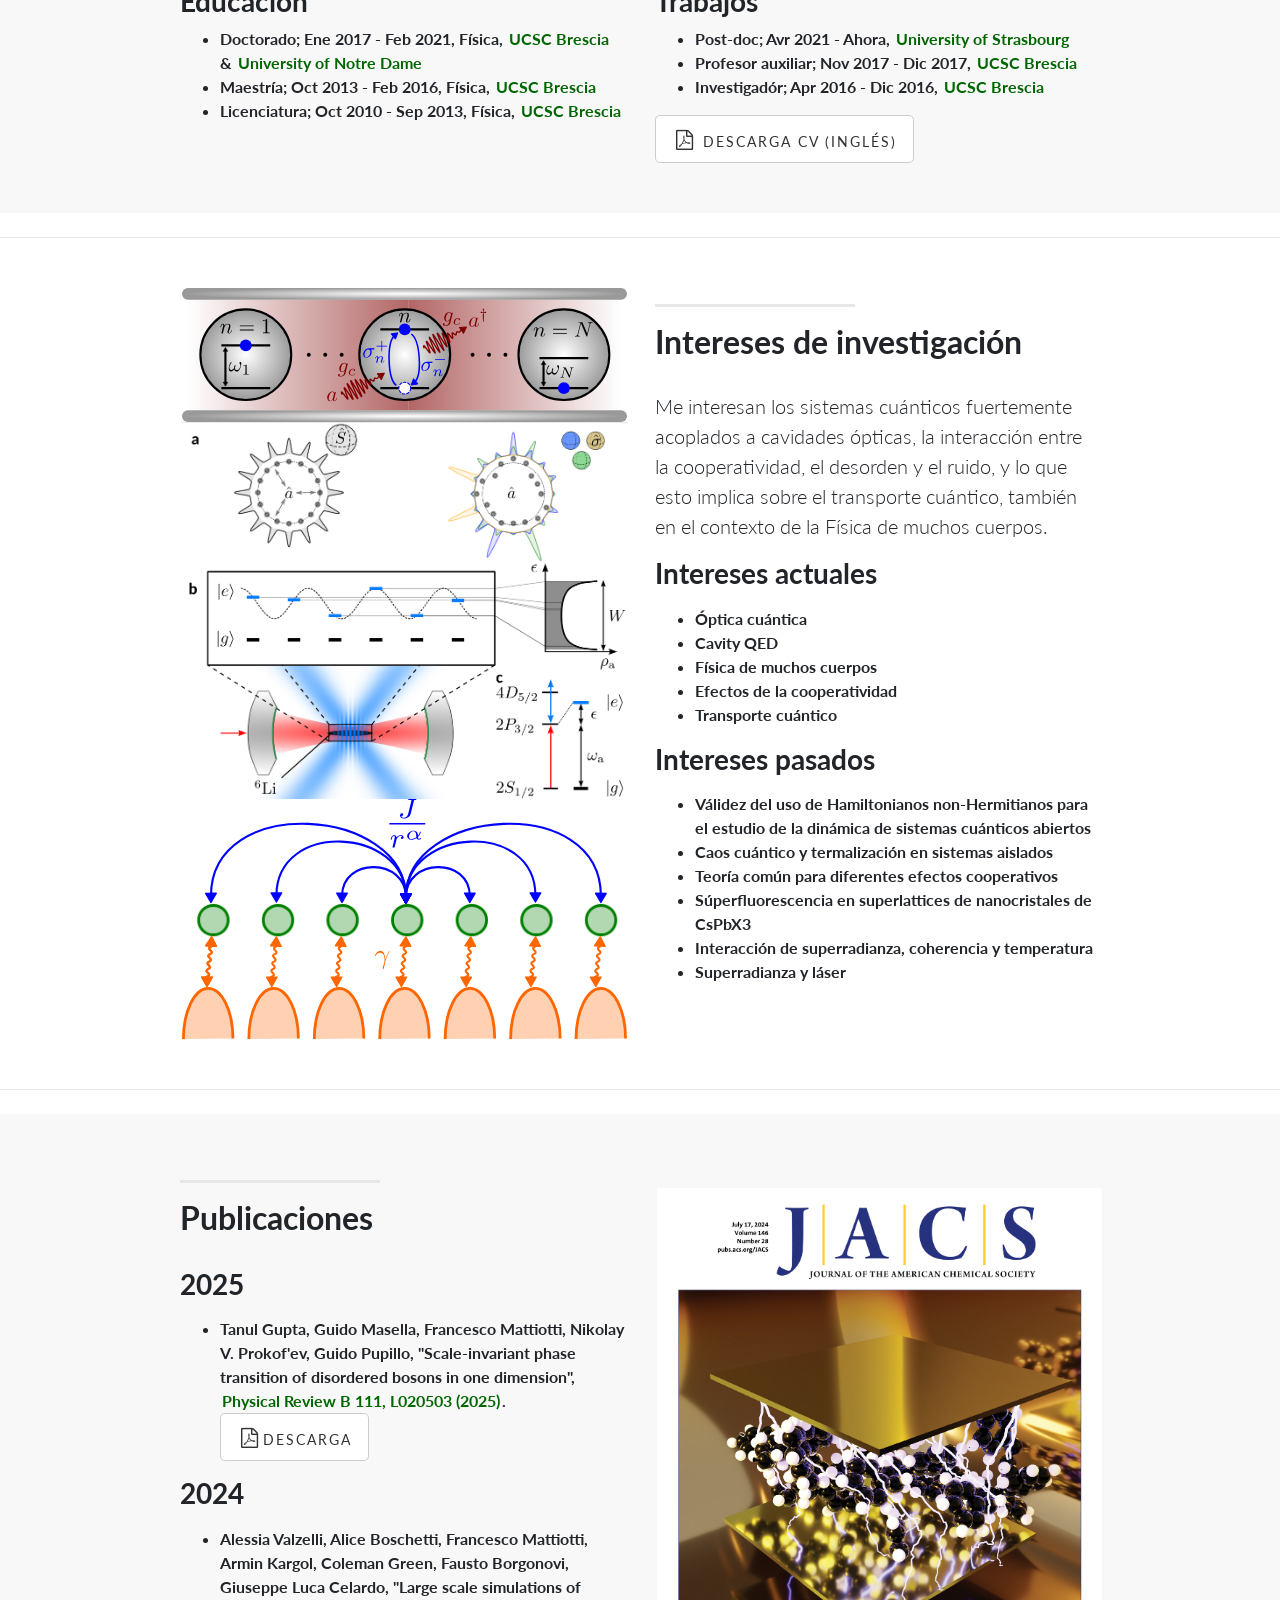
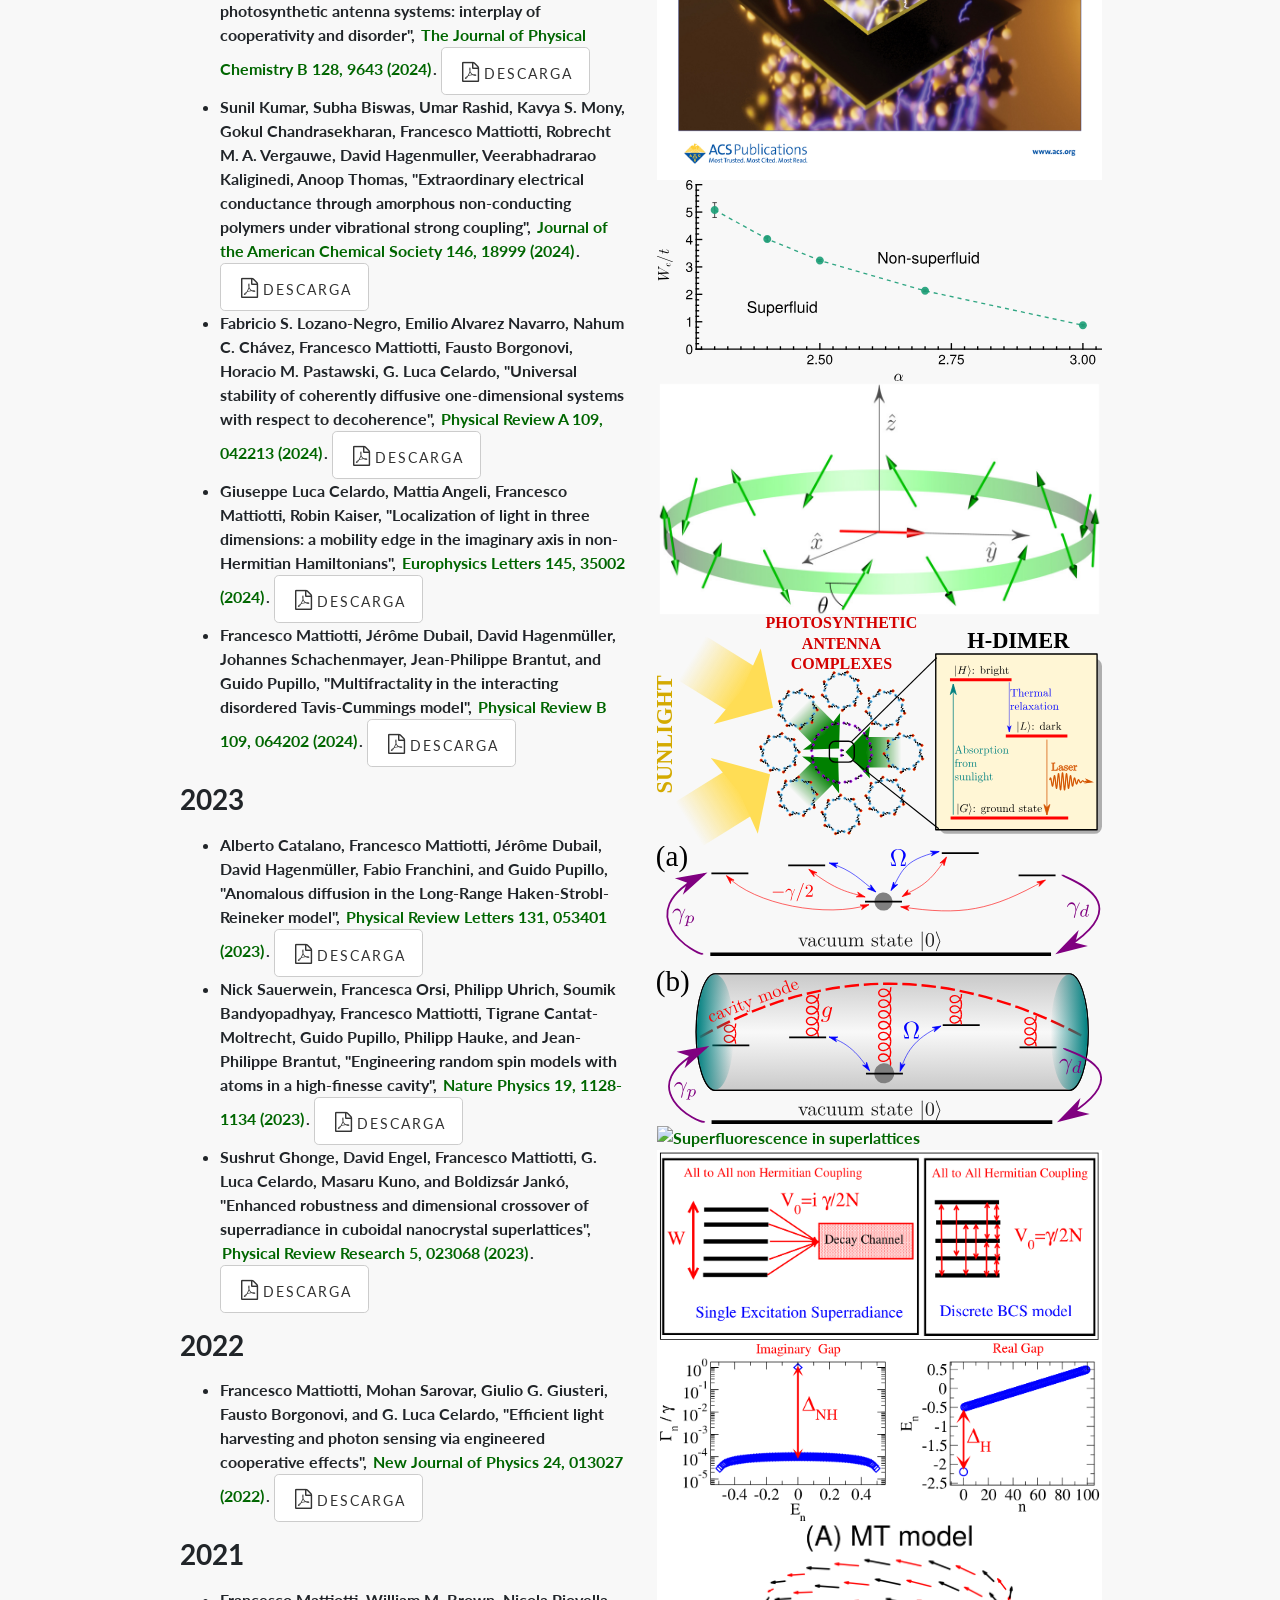
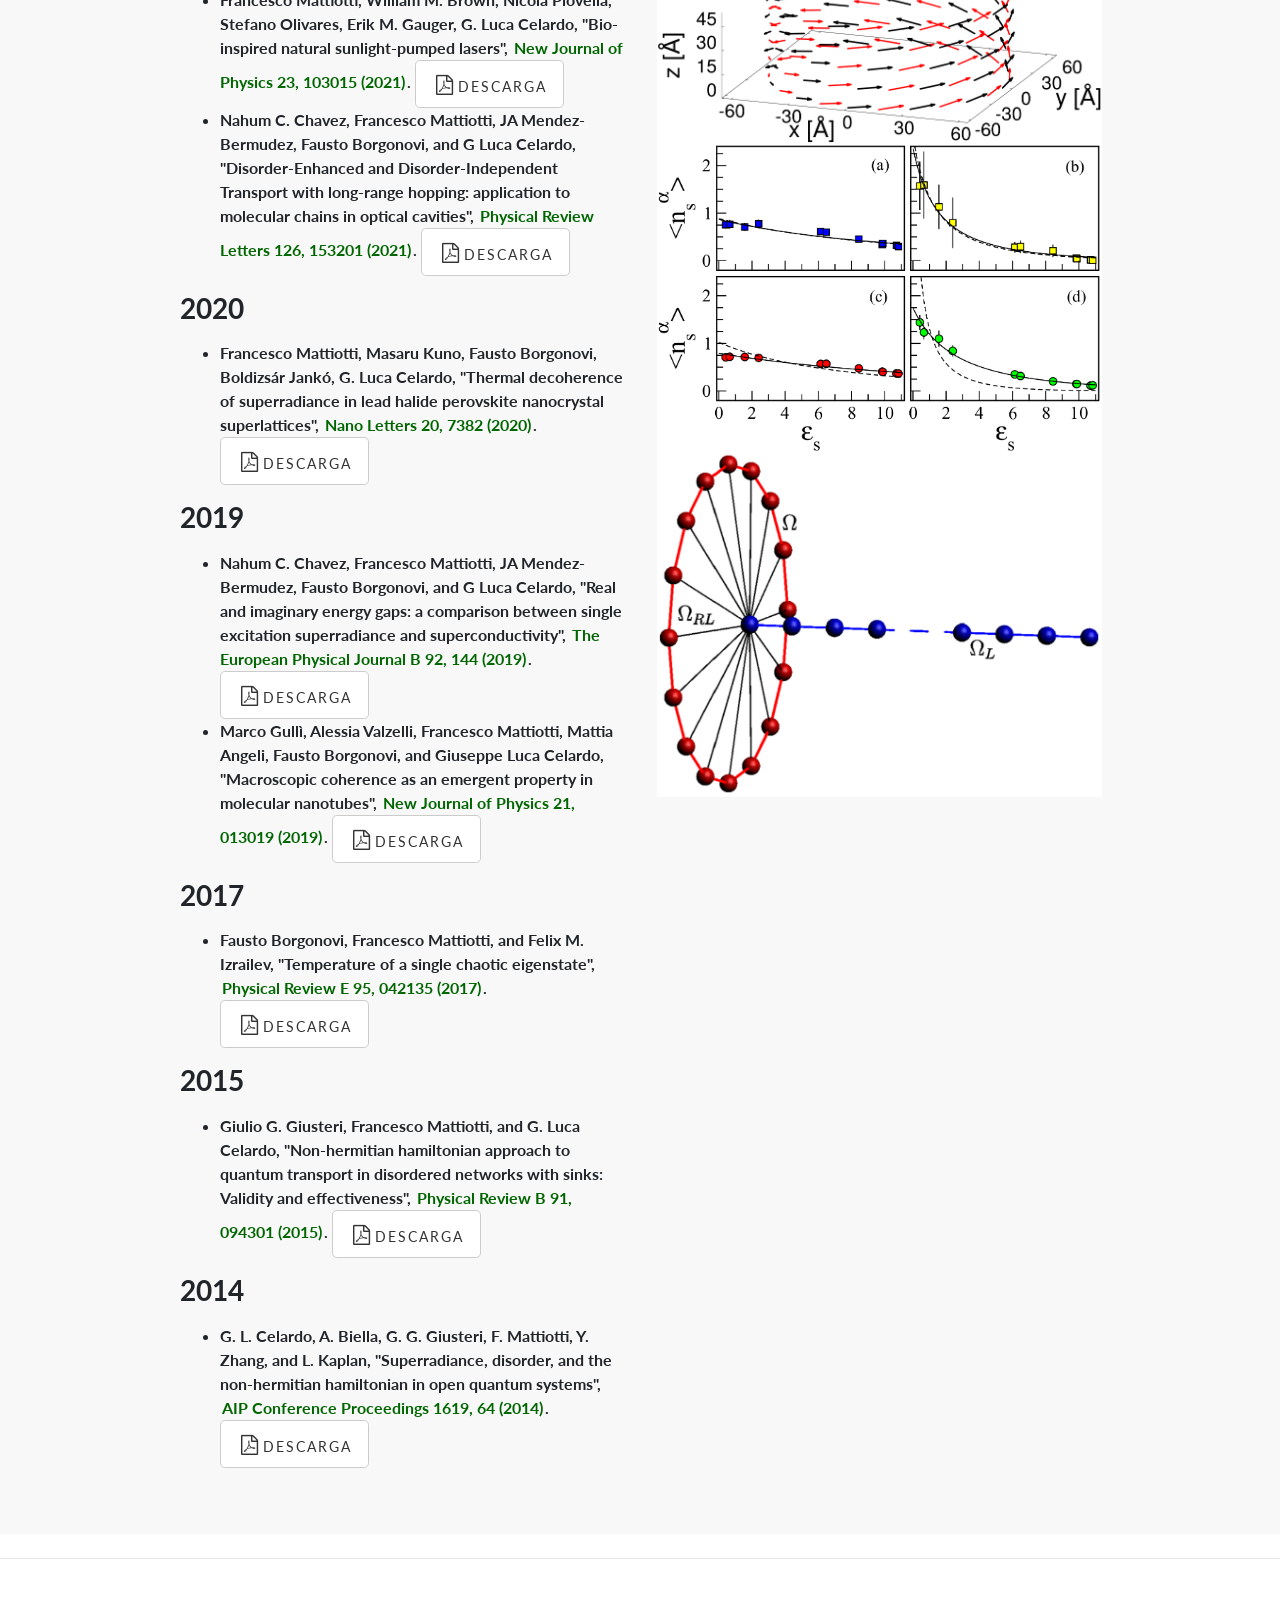
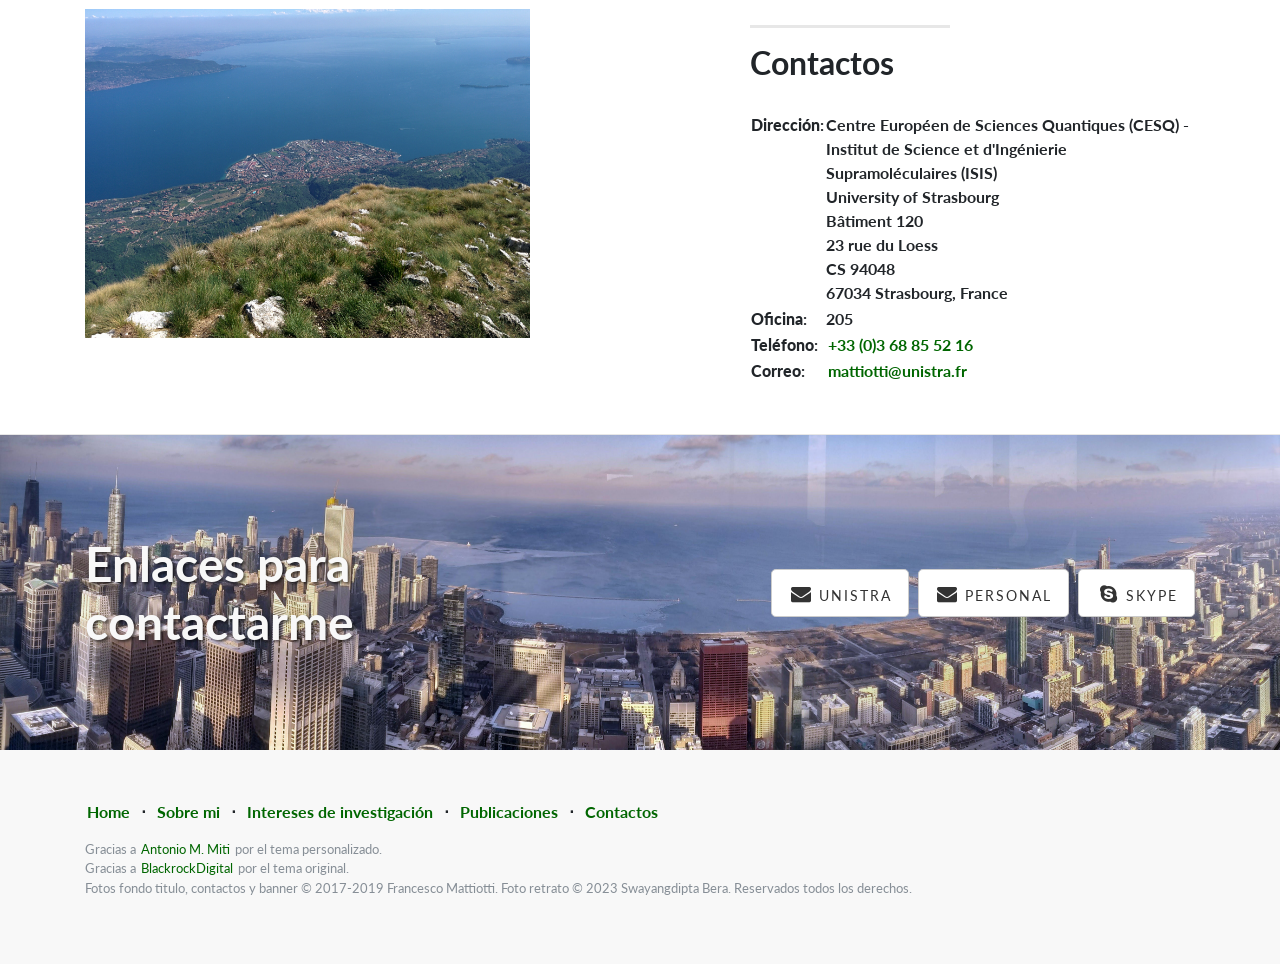
==== commit 927a016b: "Tanul paper published" ====
--- a/es.html
+++ b/es.html
@@ -251,12 +251,16 @@
             <hr class="section-heading-spacer">
             <div class="clearfix"></div>
             <h2 class="section-heading">Publicaciones</h2>
+	  <p class="lead"><h3>2025</h3></p>
+	  <ul>
+	    <li>
+                Tanul Gupta, Guido Masella, Francesco Mattiotti, Nikolay V. Prokof'ev, Guido Pupillo, "Scale-invariant phase transition of disordered bosons in one dimension", <a form style="display:inline" href="https://doi.org/10.1103/PhysRevB.111.L020503">Physical Review B 111, L020503 (2025)</a>.
+	      <a href="./papers/PhysRevB.111.L020503-withSM.pdf" class="btn btn-default btn-lg"><i class="fa fa-file-pdf-o fa-fw"></i><span class="network-name">Descarga</span></a>
+	    </li>
+	  </ul>
+
 	  <p class="lead"><h3>2024</h3></p>
 	  <ul>
-	    <li>
-                Tanul Gupta, Guido Masella, Francesco Mattiotti, Nikolay V. Prokof'ev, Guido Pupillo, "Scale-invariant phase transition of disordered bosons in one dimension", <a form style="display:inline" href="https://journals.aps.org/prb/accepted/95073YbbXe11748a58ae4a12a6349e99734388103">accepted on Phys. Rev. B</a>, <a form style="display:inline" href="https://arxiv.org/abs/2310.17682">arXiv:2310.17682 (2023)</a>.
-	      <a href="./papers/2310.17682.pdf" class="btn btn-default btn-lg"><i class="fa fa-file-pdf-o fa-fw"></i><span class="network-name">Descarga</span></a>
-	    </li>
 	    <li>
 	      Alessia Valzelli, Alice Boschetti, Francesco Mattiotti, Armin Kargol, Coleman Green, Fausto Borgonovi, Giuseppe Luca Celardo, "Large scale simulations of photosynthetic antenna systems: interplay of cooperativity and disorder", <a form style="display:inline" href="https://doi.org/10.1021/acs.jpcb.4c02406">The Journal of Physical Chemistry B 128, 9643 (2024)</a>.
 	      <a href="./papers/2404.08542v2.pdf" class="btn btn-default btn-lg"><i class="fa fa-file-pdf-o fa-fw"></i><span class="network-name">Descarga</span></a>
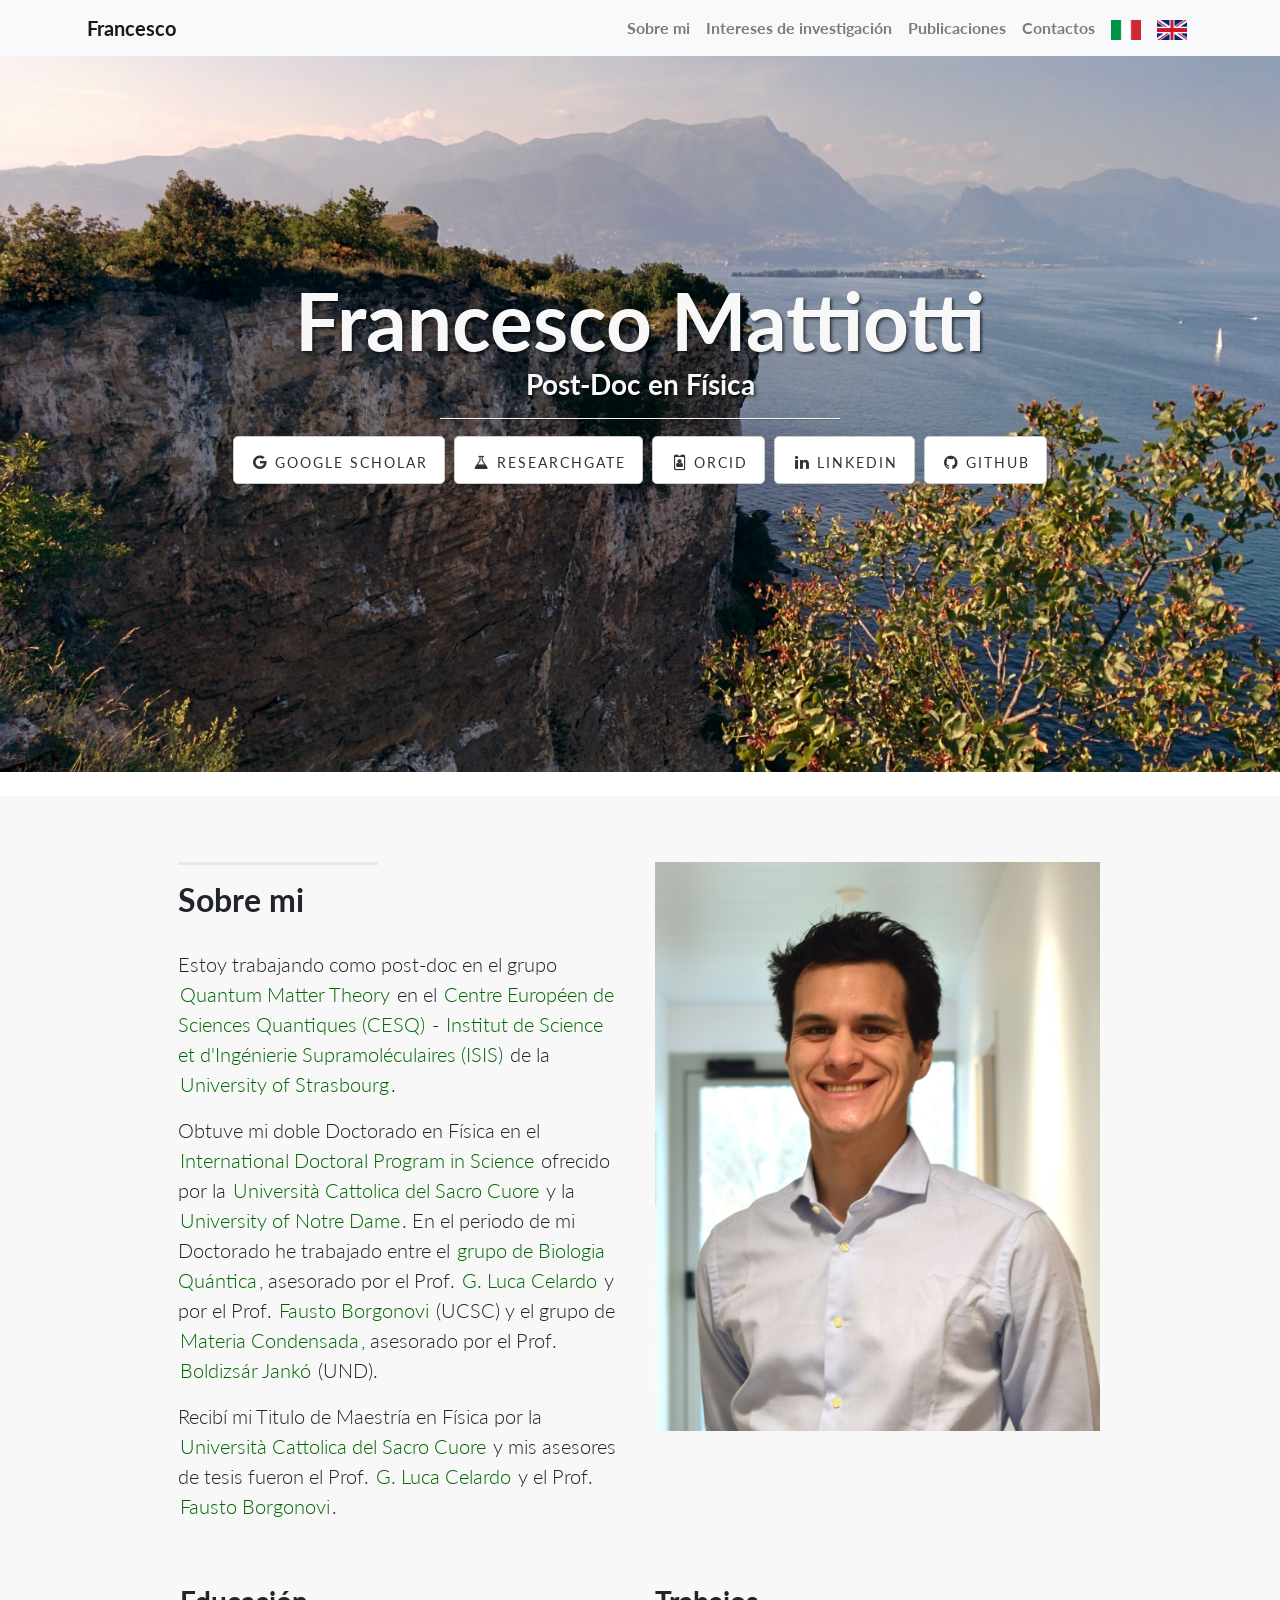
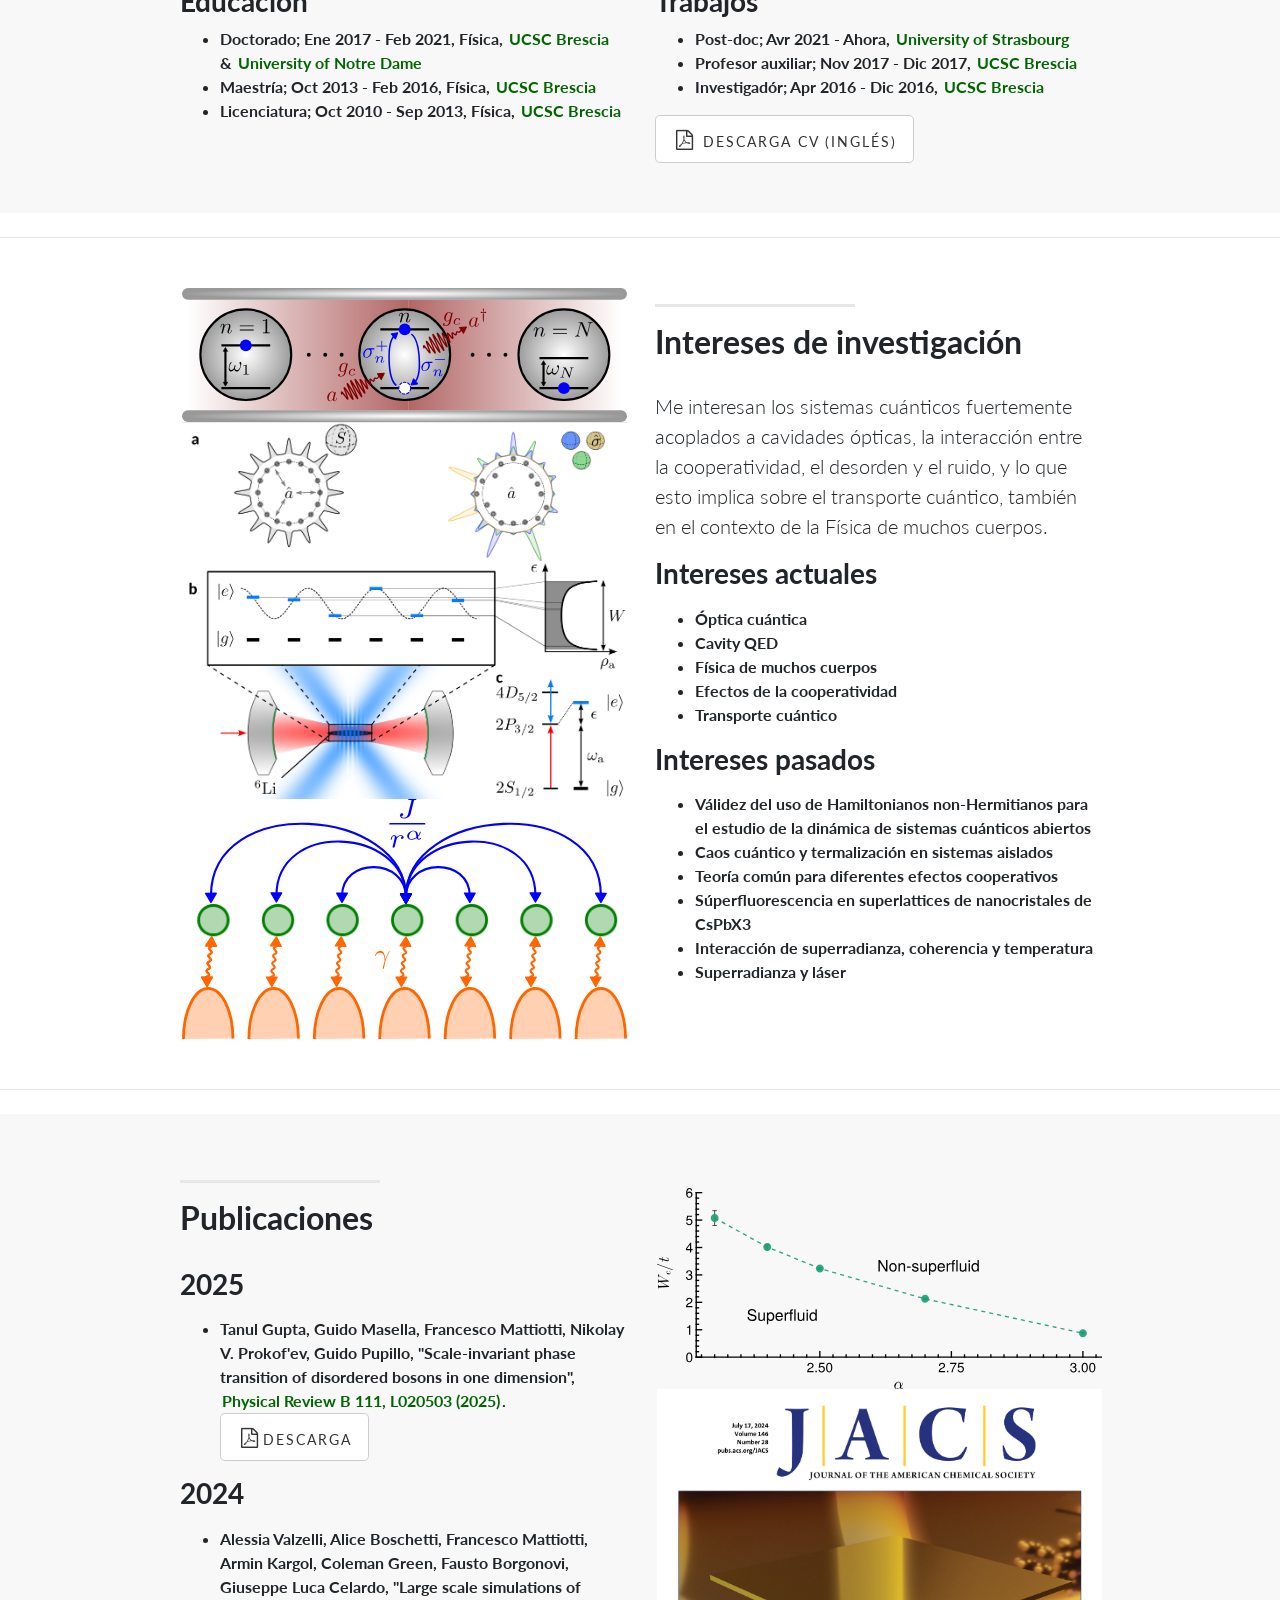
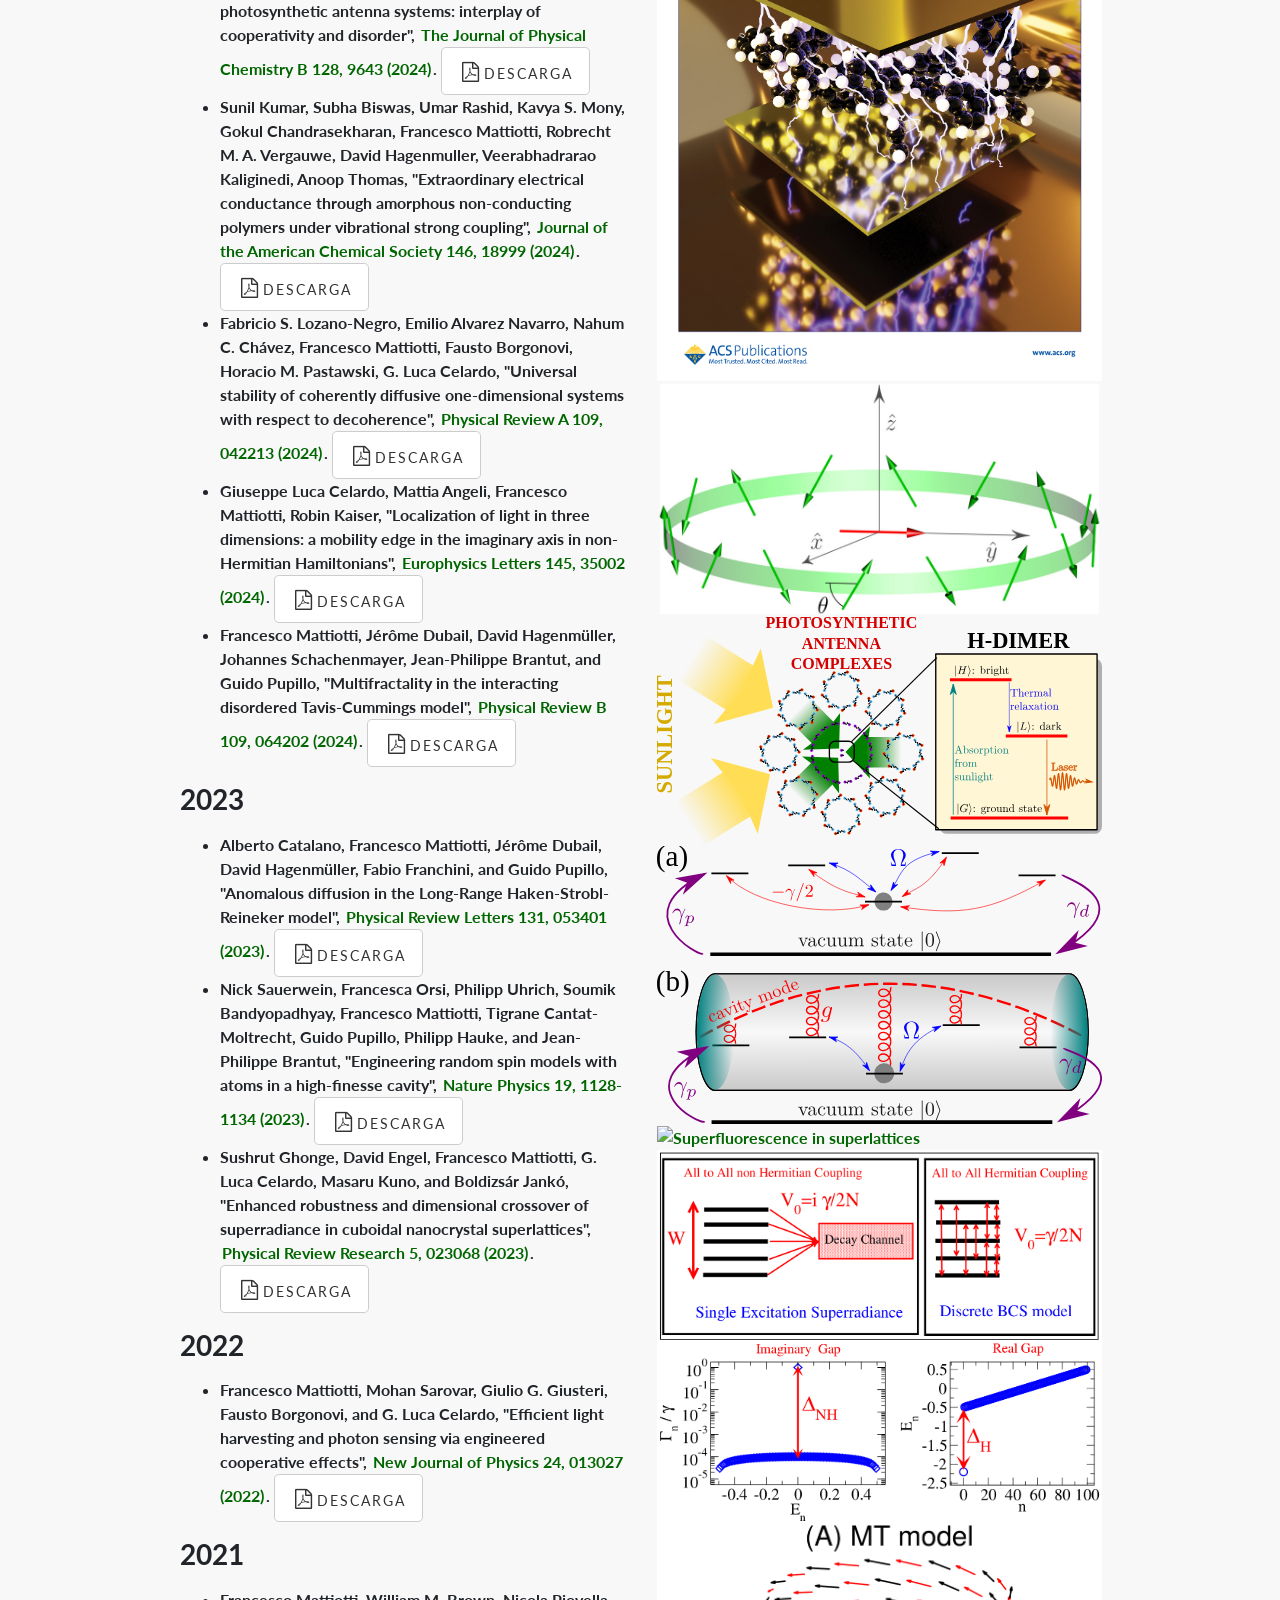
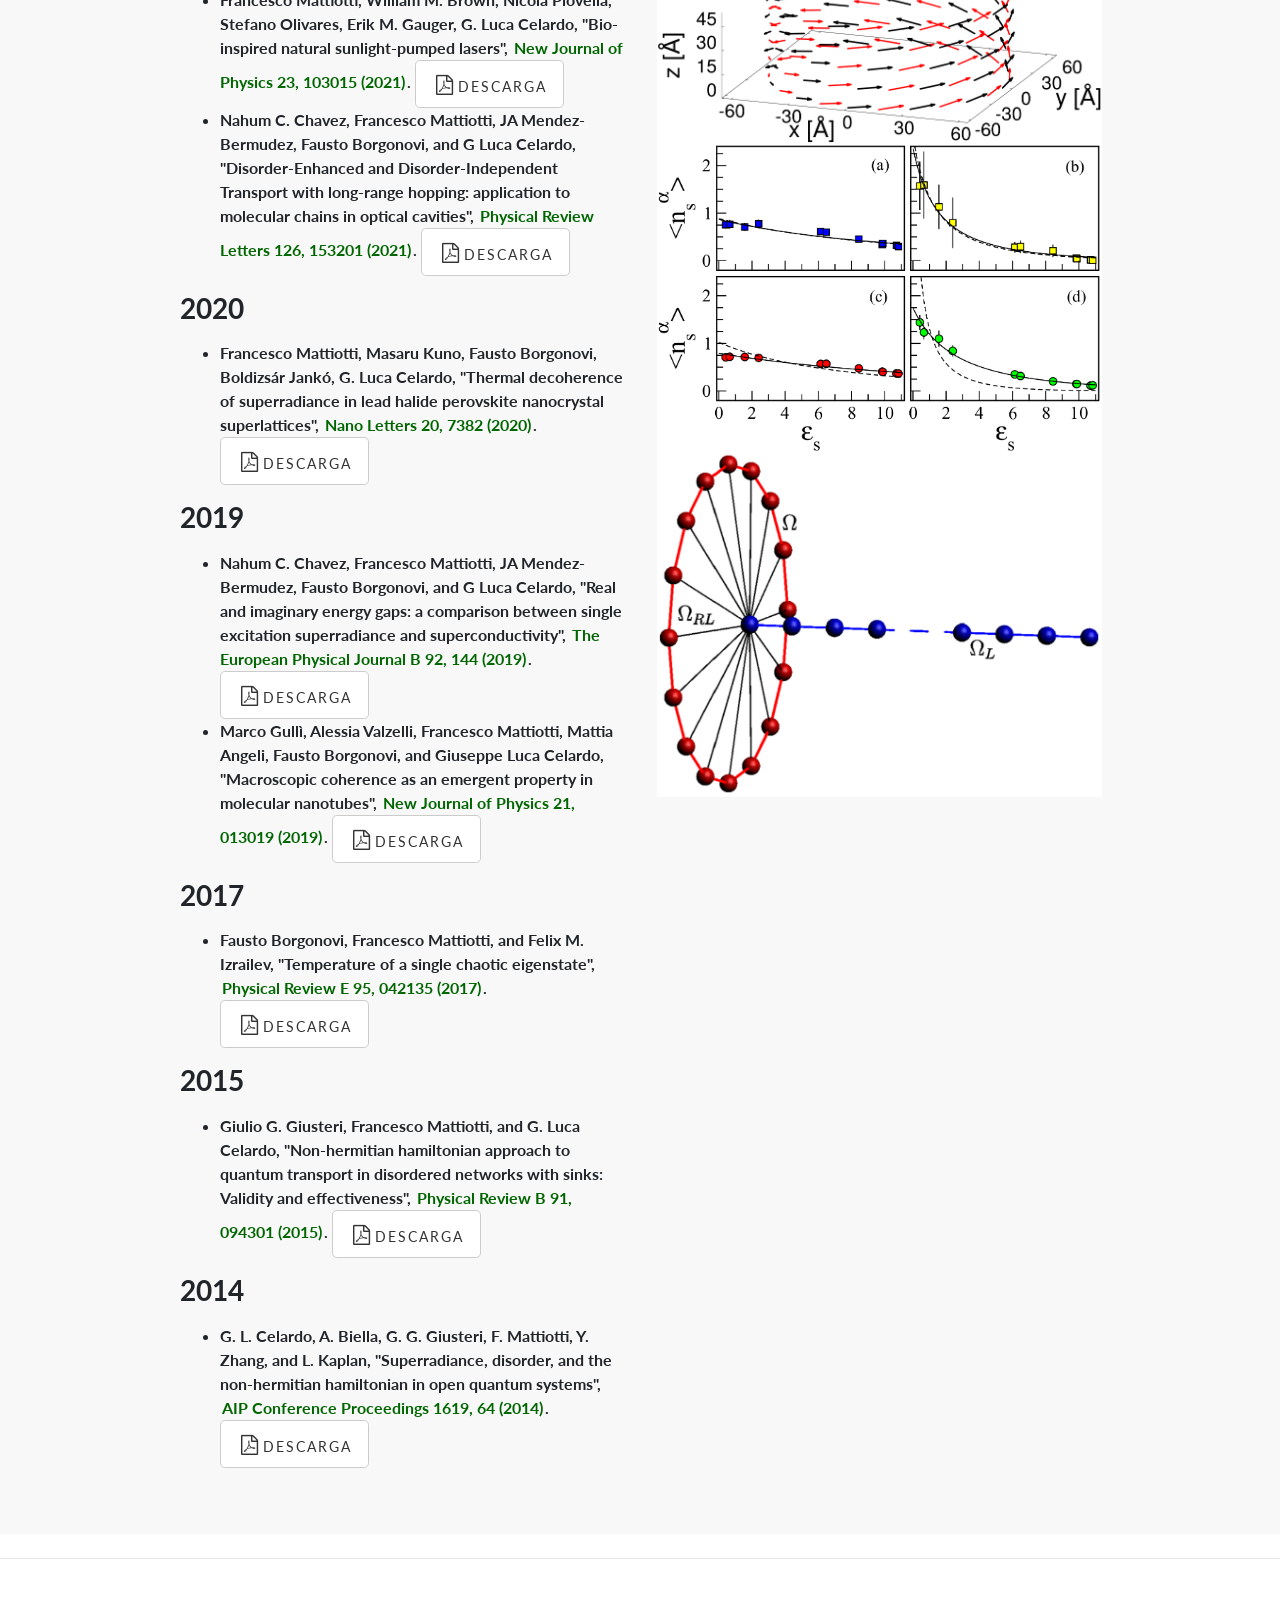
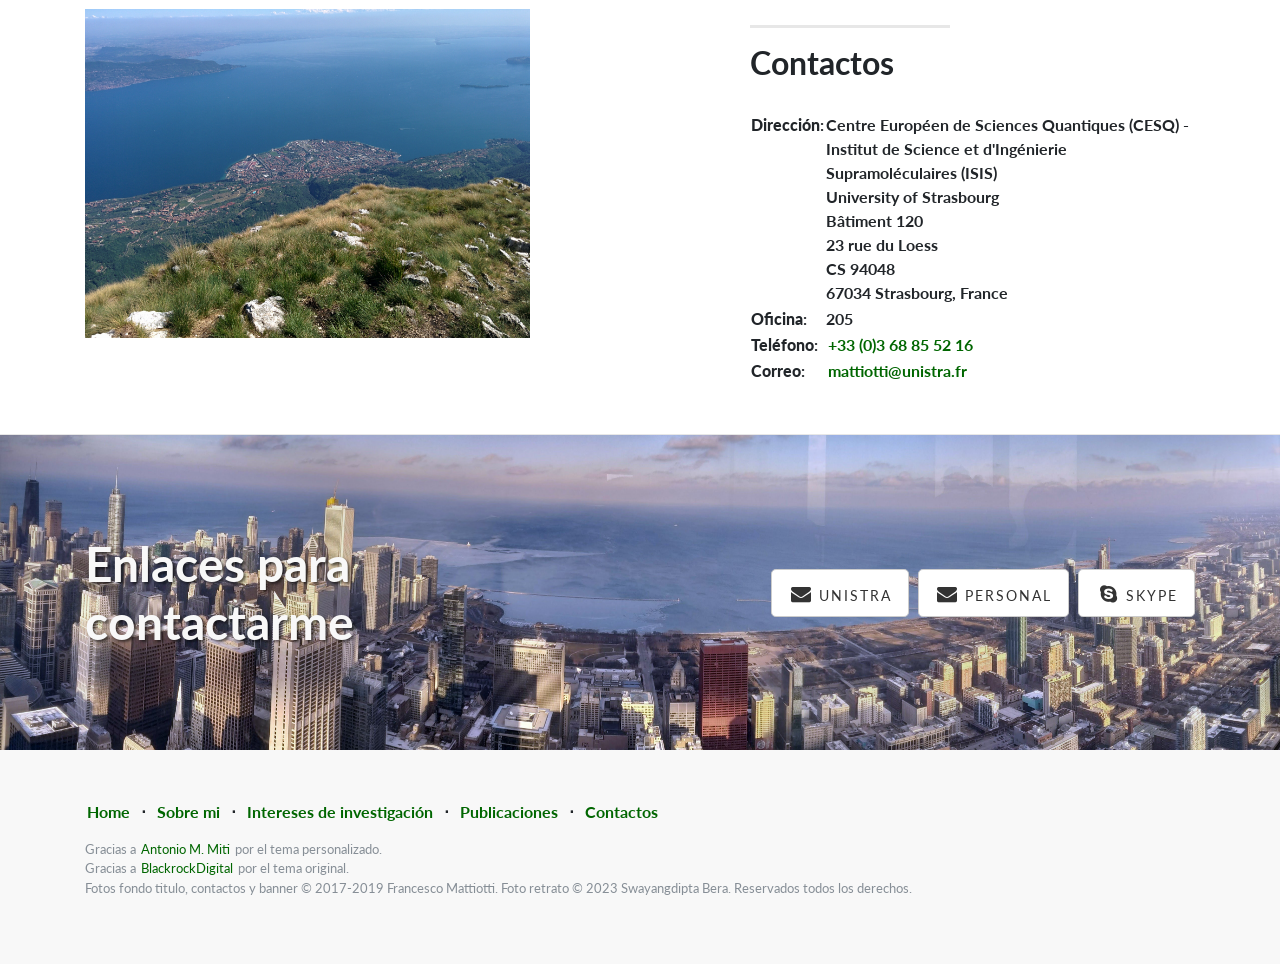
==== commit cfee32c7: "figure Tanul paper published" ====
--- a/es.html
+++ b/es.html
@@ -366,9 +366,9 @@
           </div>
           <div class="col-lg-5 mr-auto ">
             <br>
+            <a href="https://doi.org/10.1103/PhysRevB.111.L020503"><img class="img-fluid" src="figures/phasetransition.svg" alt="Scale-invariant phase transition of disordered bosons in one dimension"></a>
+            <br>
             <a href="https://doi.org/10.1021/jacs.4c03016"><img class="img-fluid" src="figures/jacs-cover.jpg" alt="Extraordinary electrical conductance through amorphous non-conducting polymers under vibrational strong coupling"></a>
-            <br>
-            <a href="https://arxiv.org/abs/2310.17682"><img class="img-fluid" src="figures/phasetransition.svg" alt="Scale-invariant phase transition of disordered bosons in one dimension"></a>
             <br>
             <a href="https://doi.org/10.1088/1367-2630/ac4127"><img class="img-fluid" src="figures/sensor.png" alt="Efficient light harvesting and photon sensing via engineered cooperative effects"></a>
             <br>
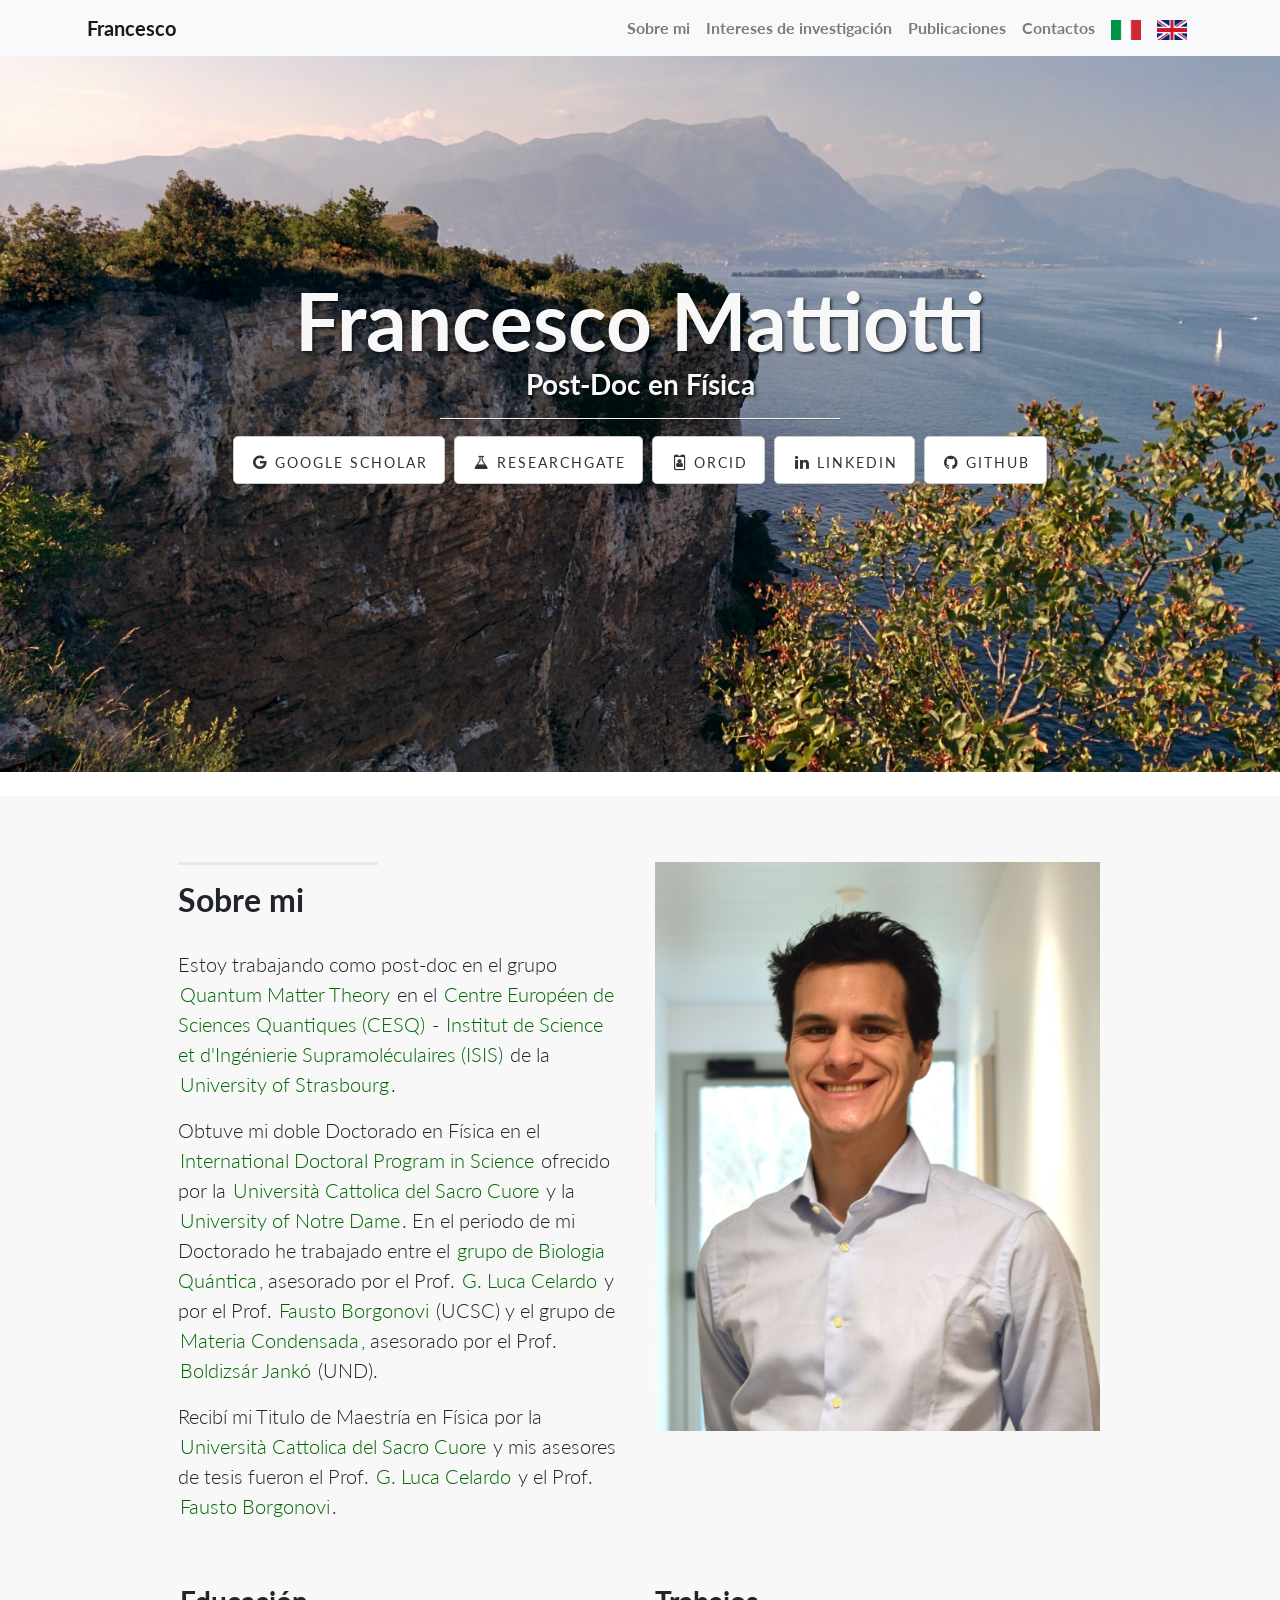
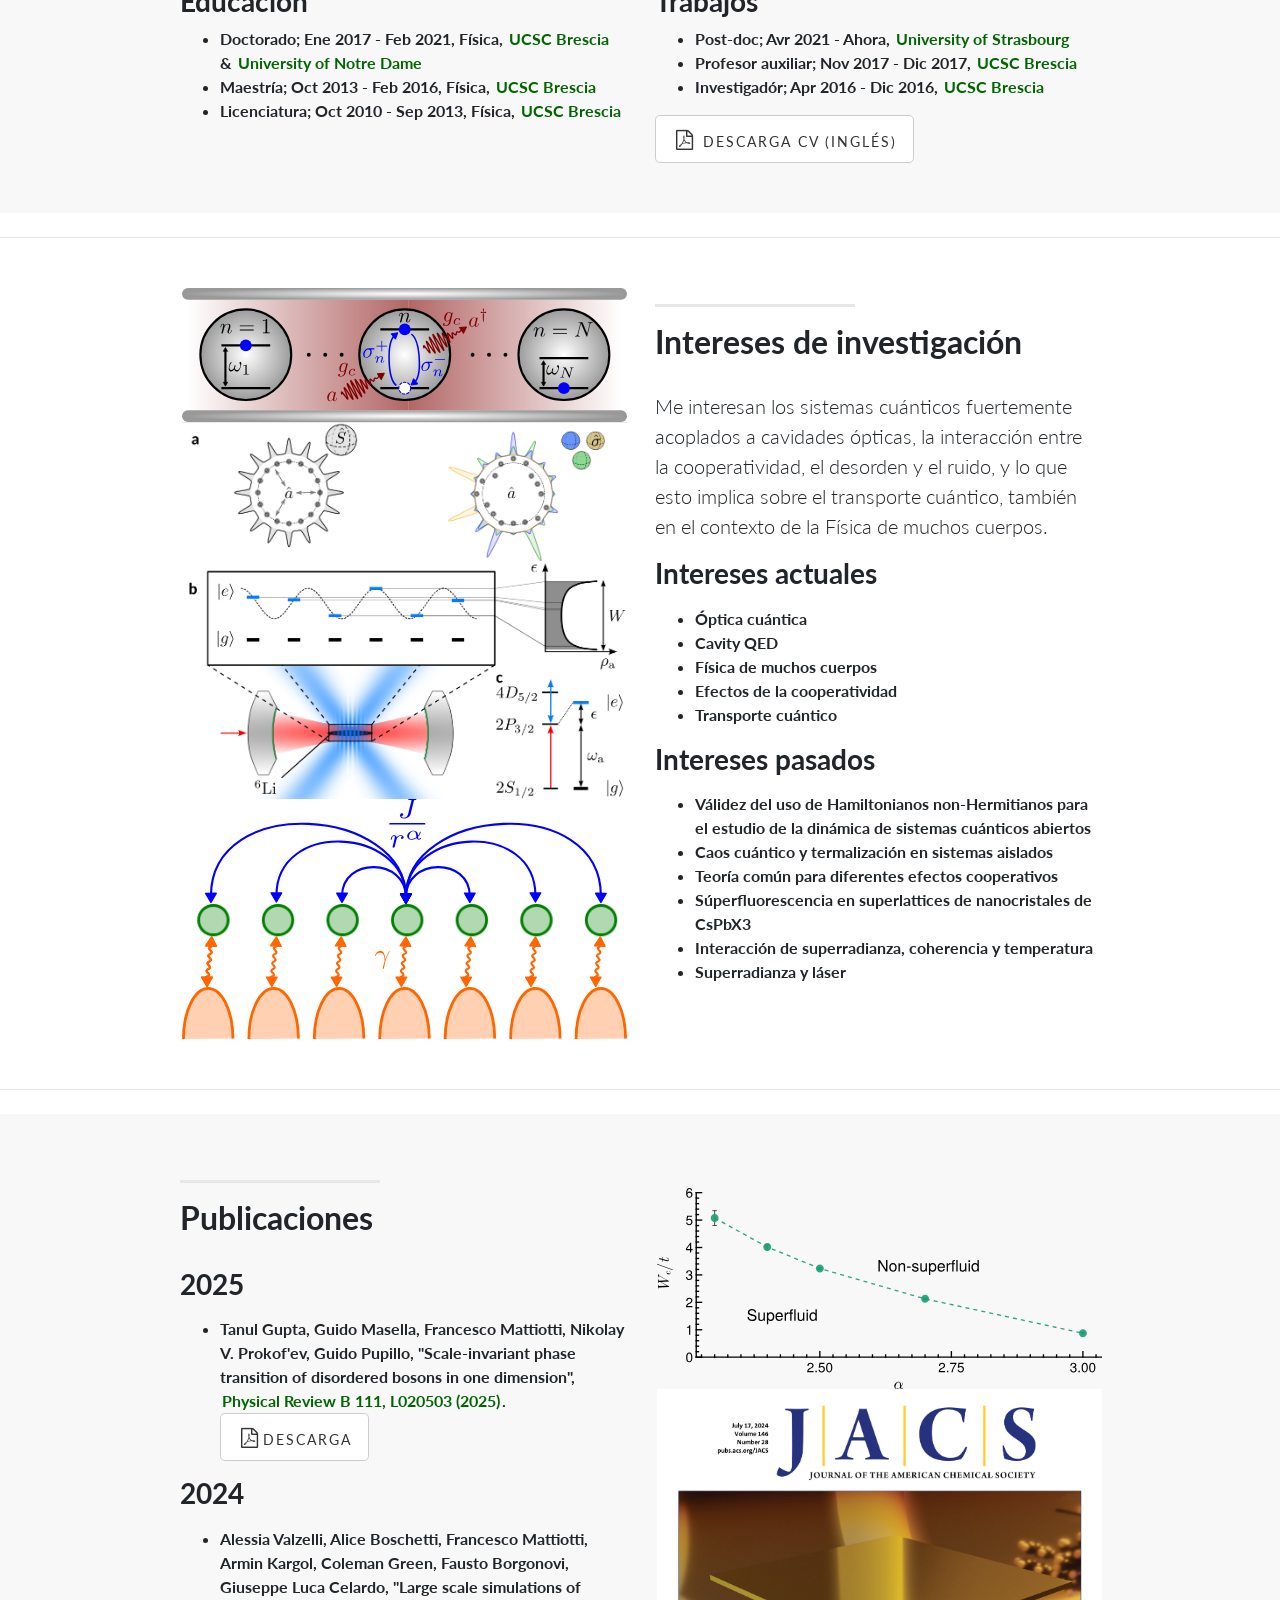
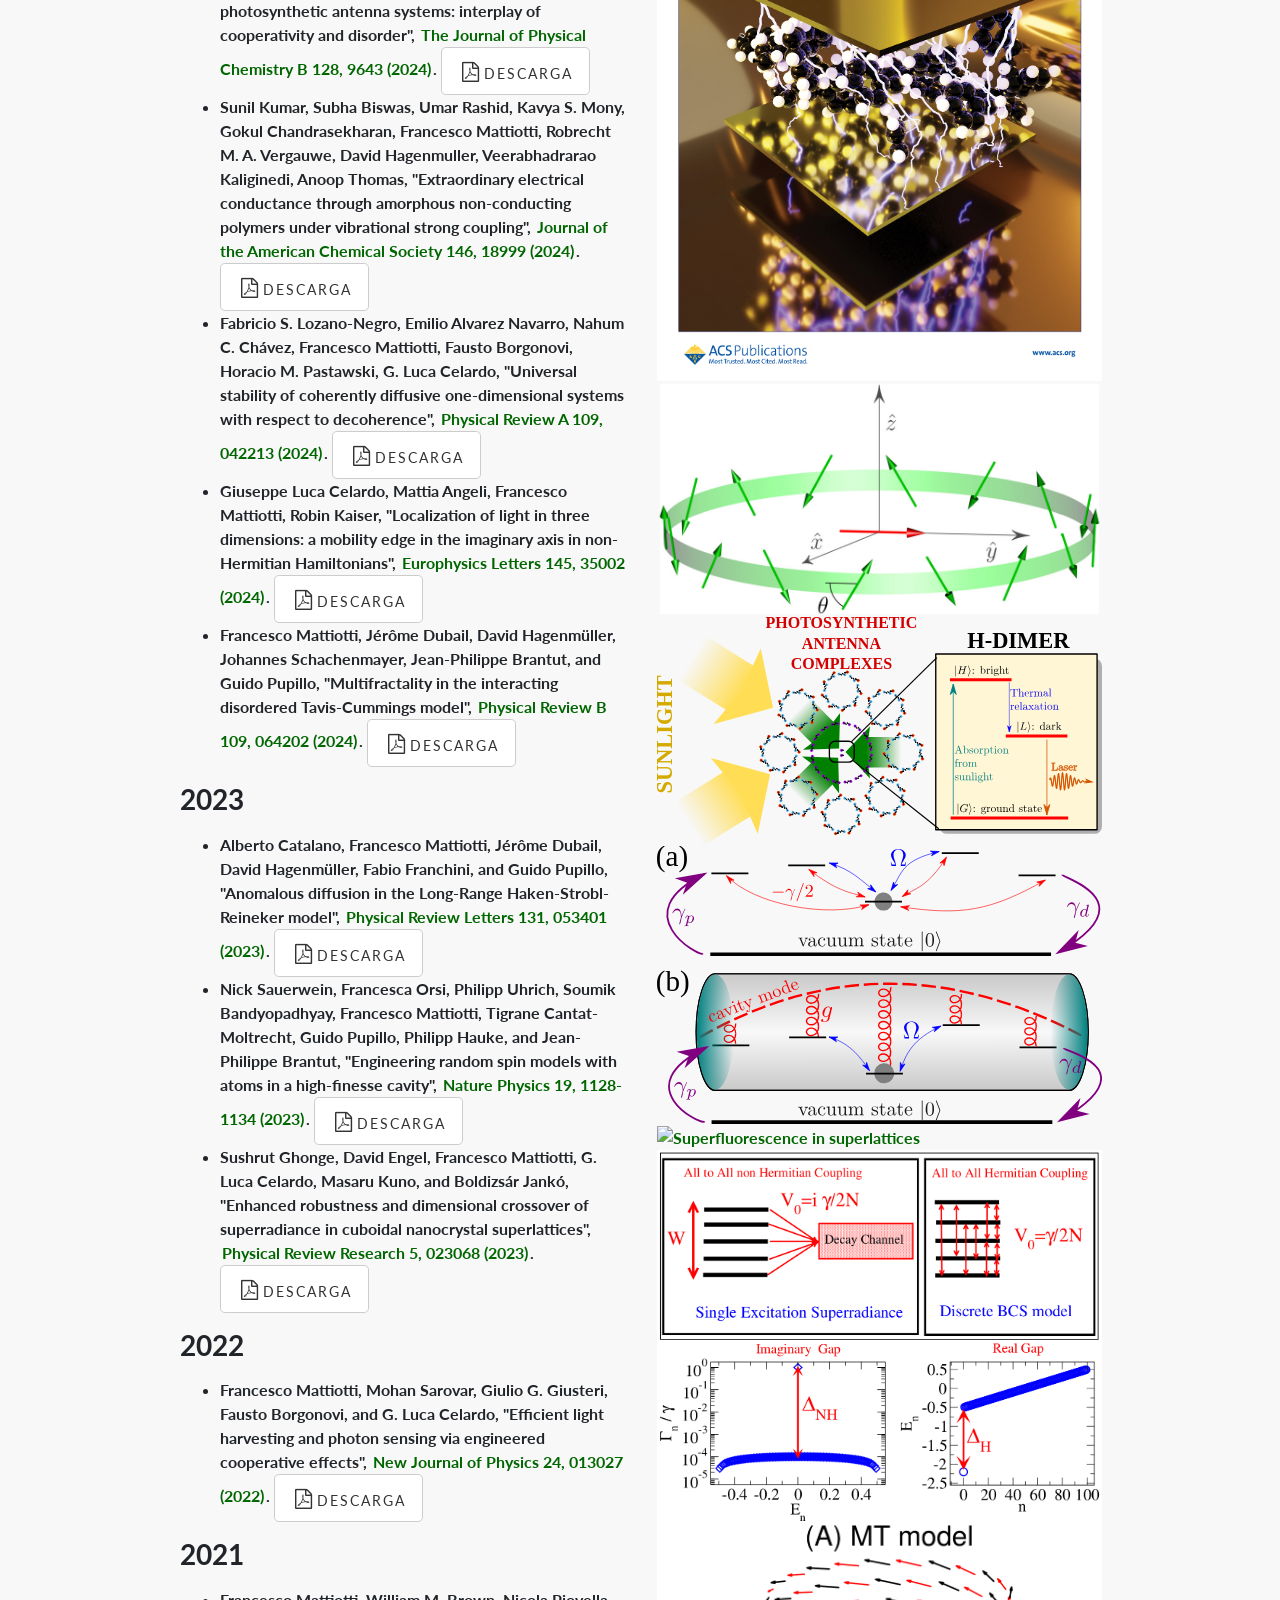
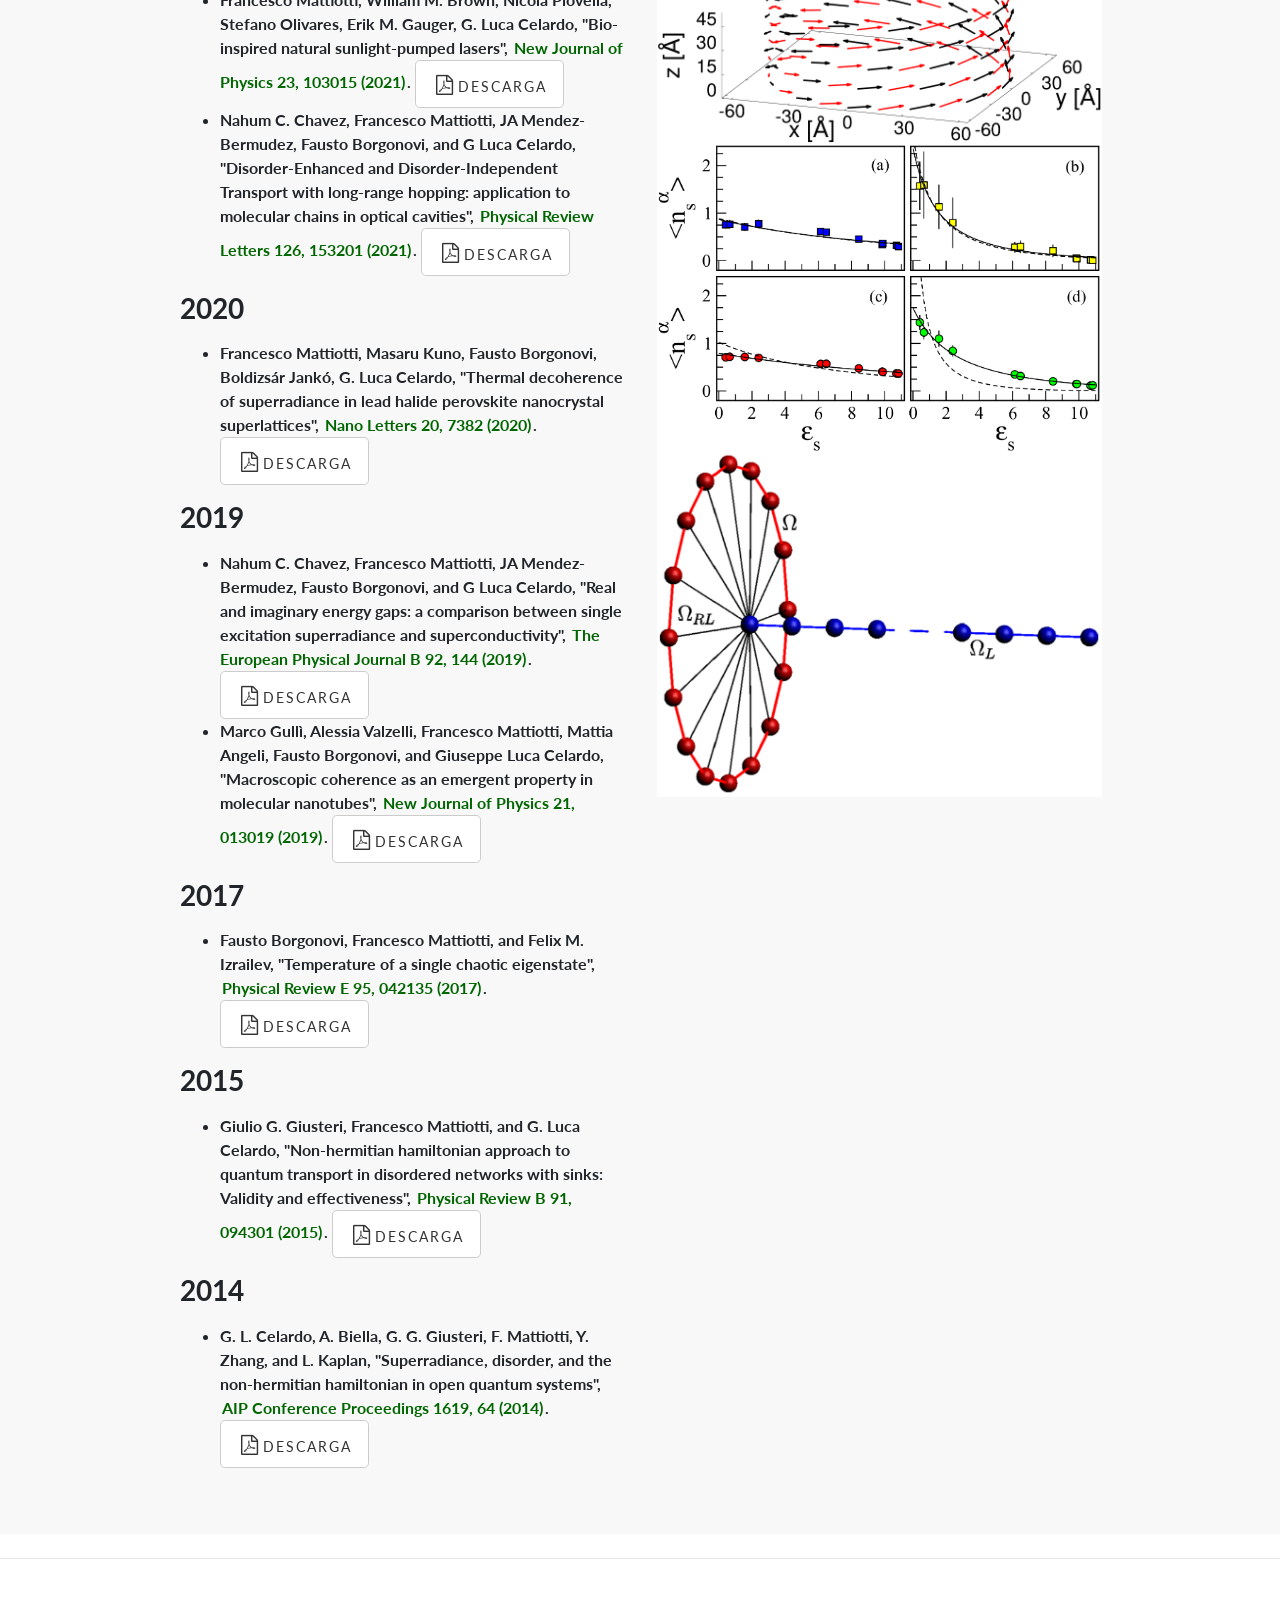
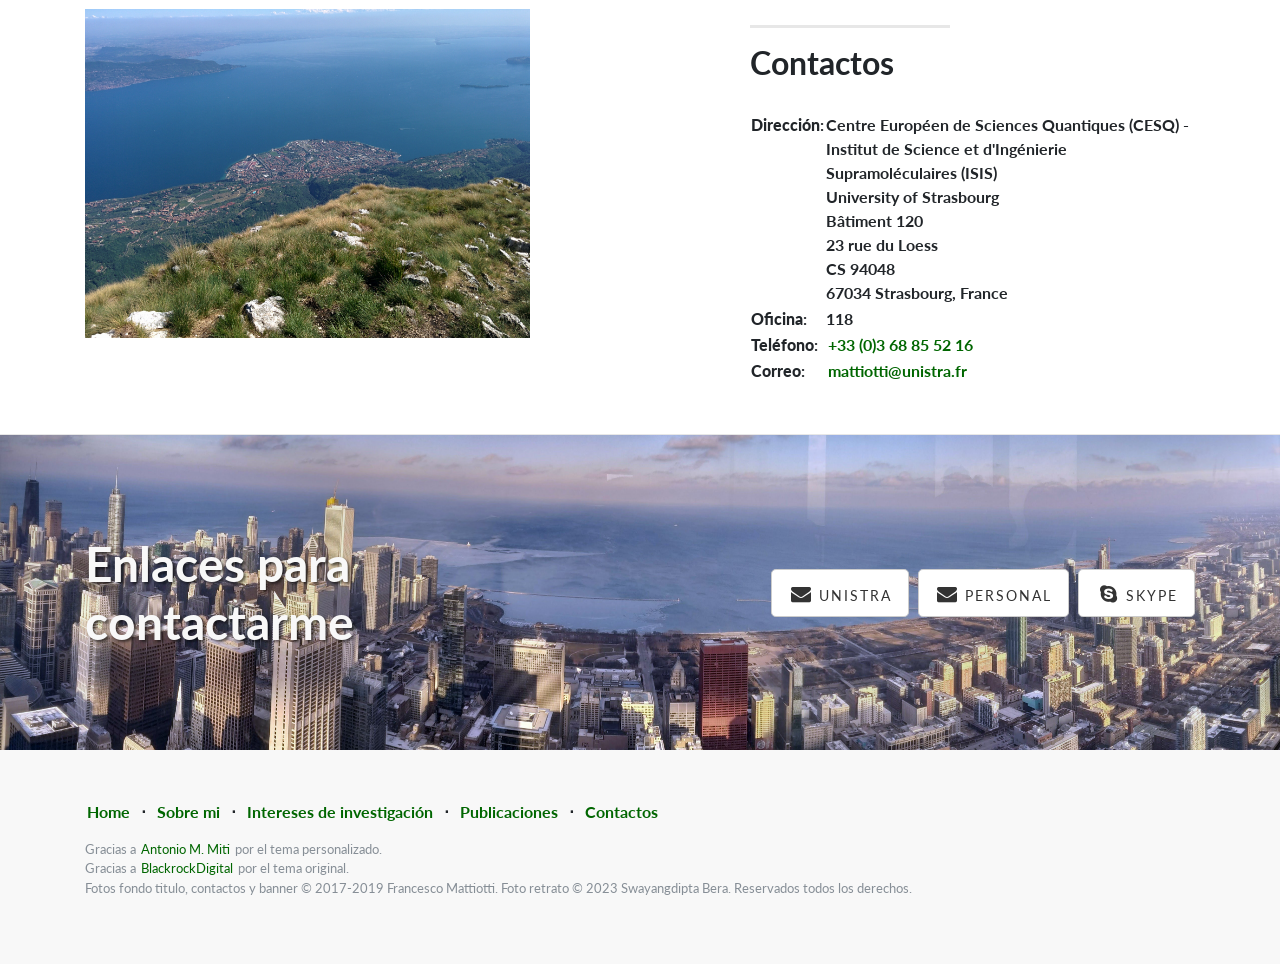
==== commit 947b13b1: "new office" ====
--- a/es.html
+++ b/es.html
@@ -415,7 +415,7 @@
 		    CS 94048<br>
 		    67034 Strasbourg, France<br>
                   <tr><td valign=top><b>Oficina</b>: <td>
-                    205<br>
+                    118<br>
                   <tr><td valign=top><b>Tel&eacute;fono</b>: <td>
                       <a href="tel:+33368855216">+33 (0)3 68 85 52 16</a><br>
                   <tr><td valign=top><b>Correo</b>: <td>
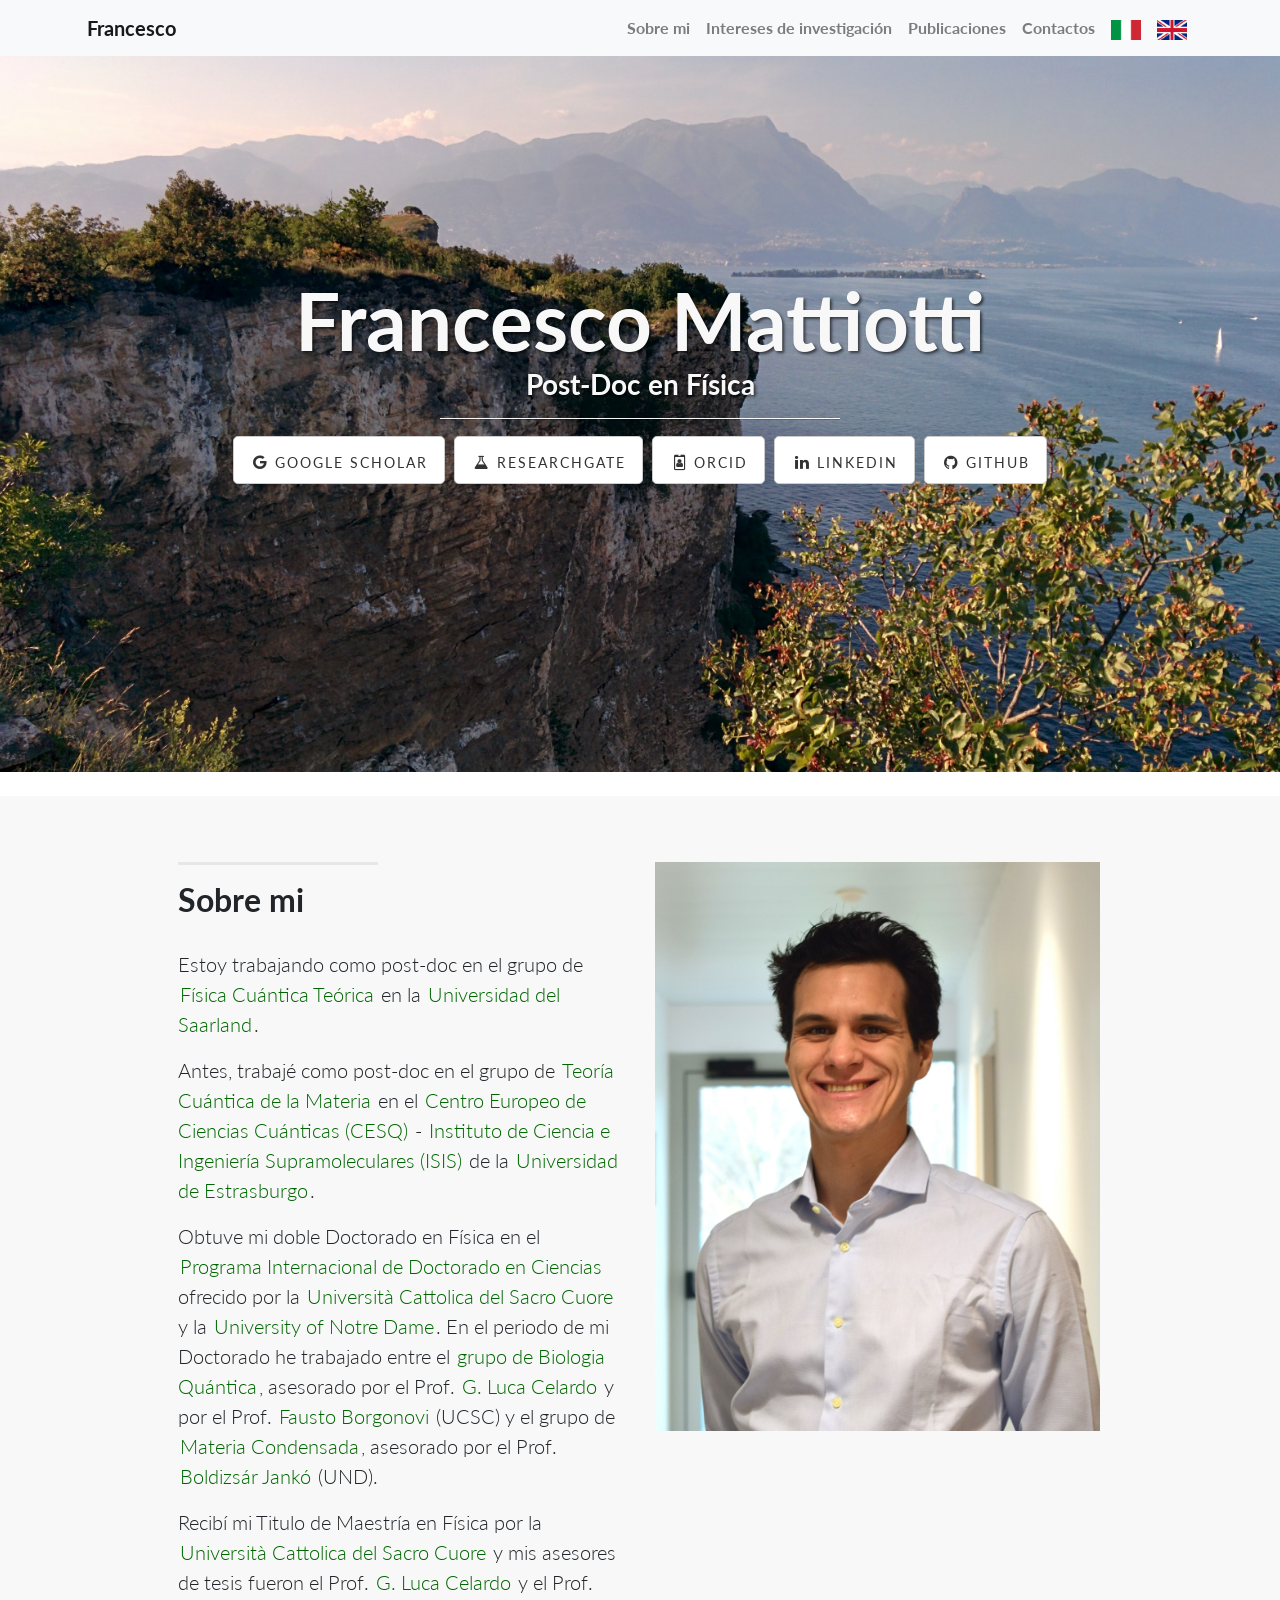
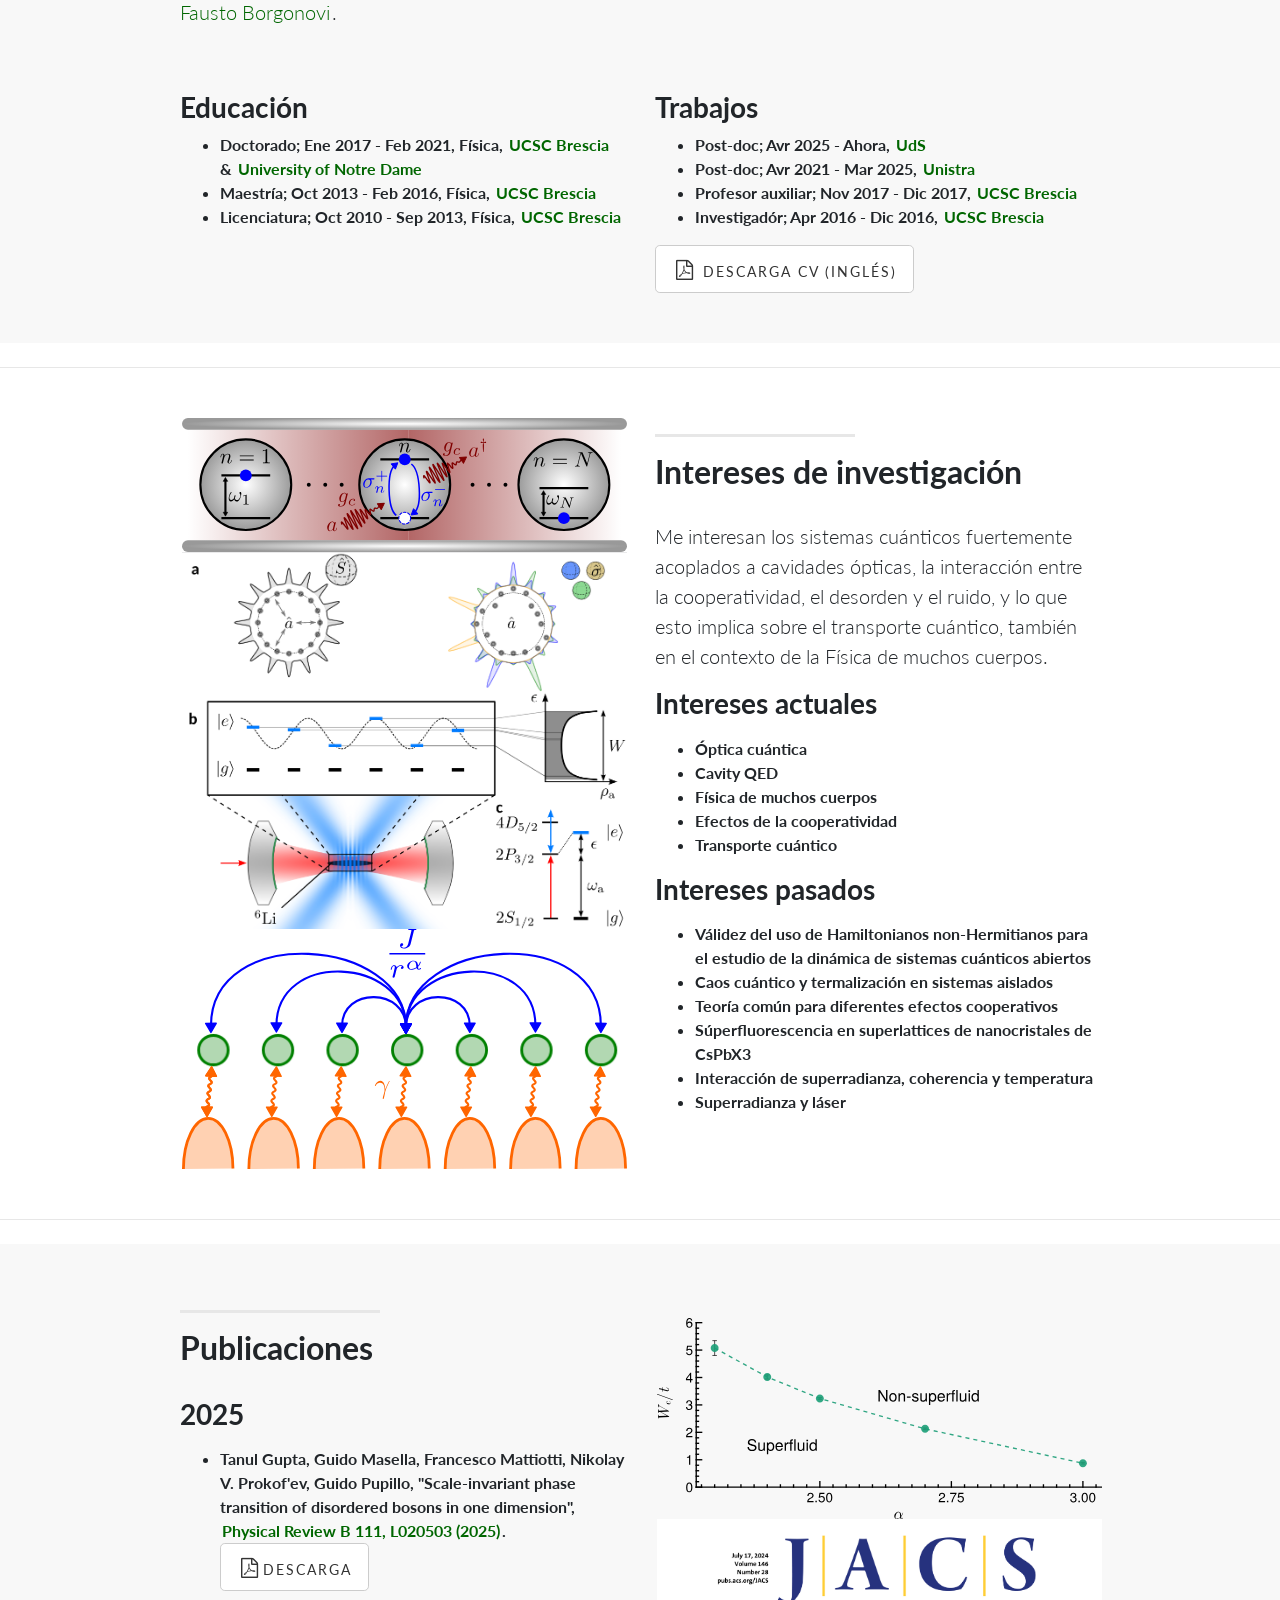
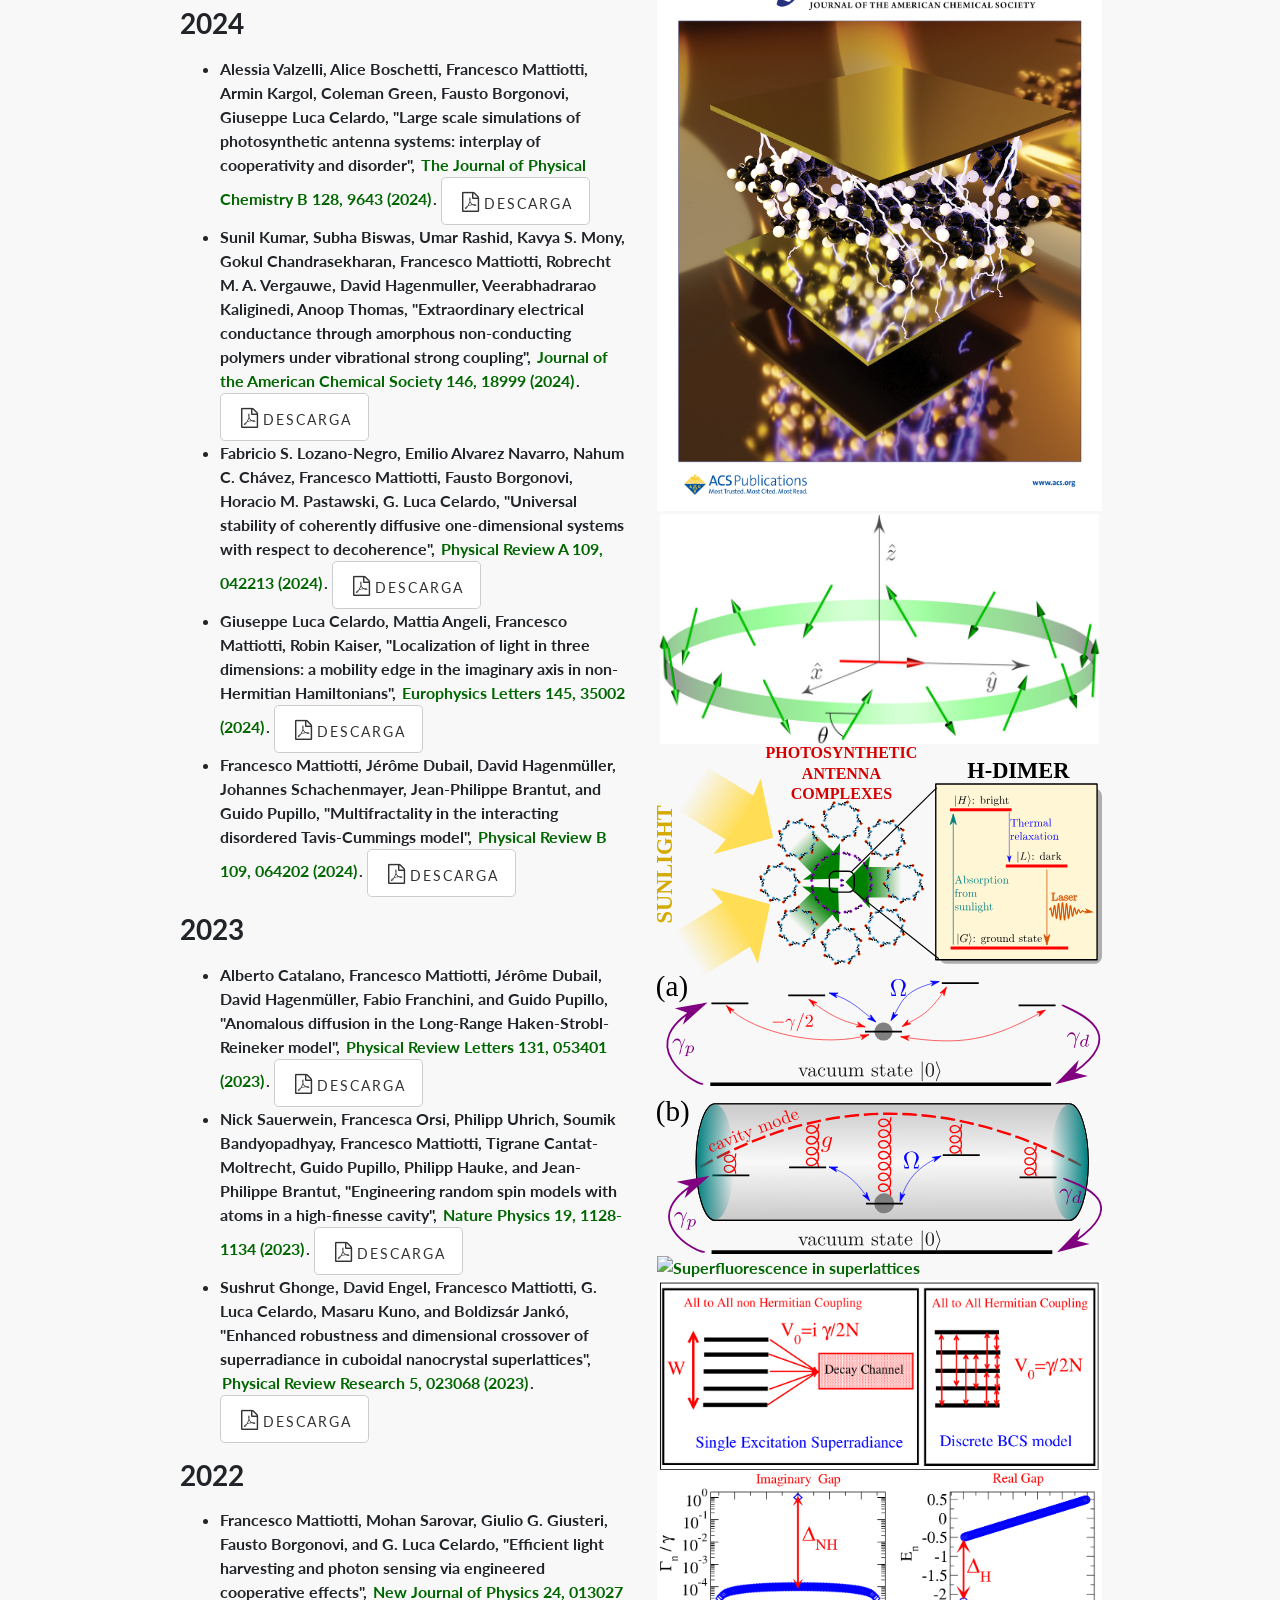
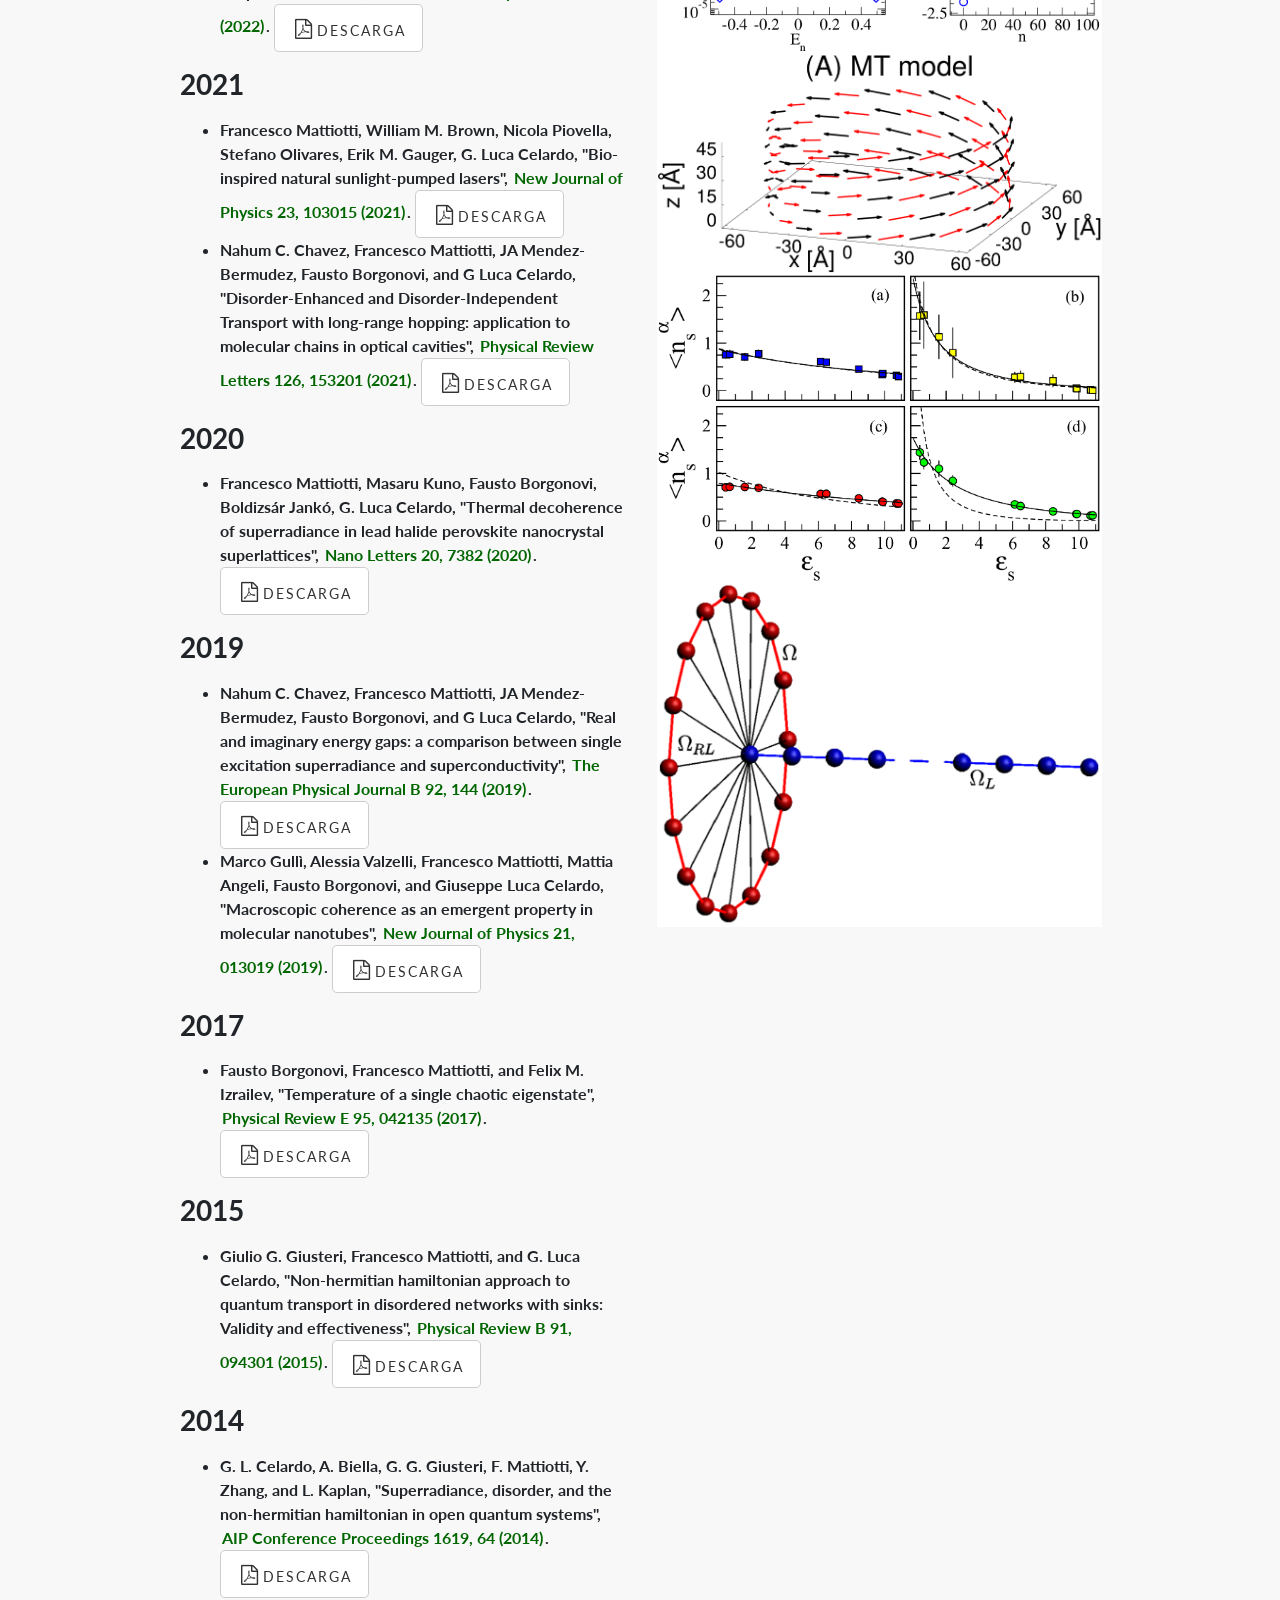
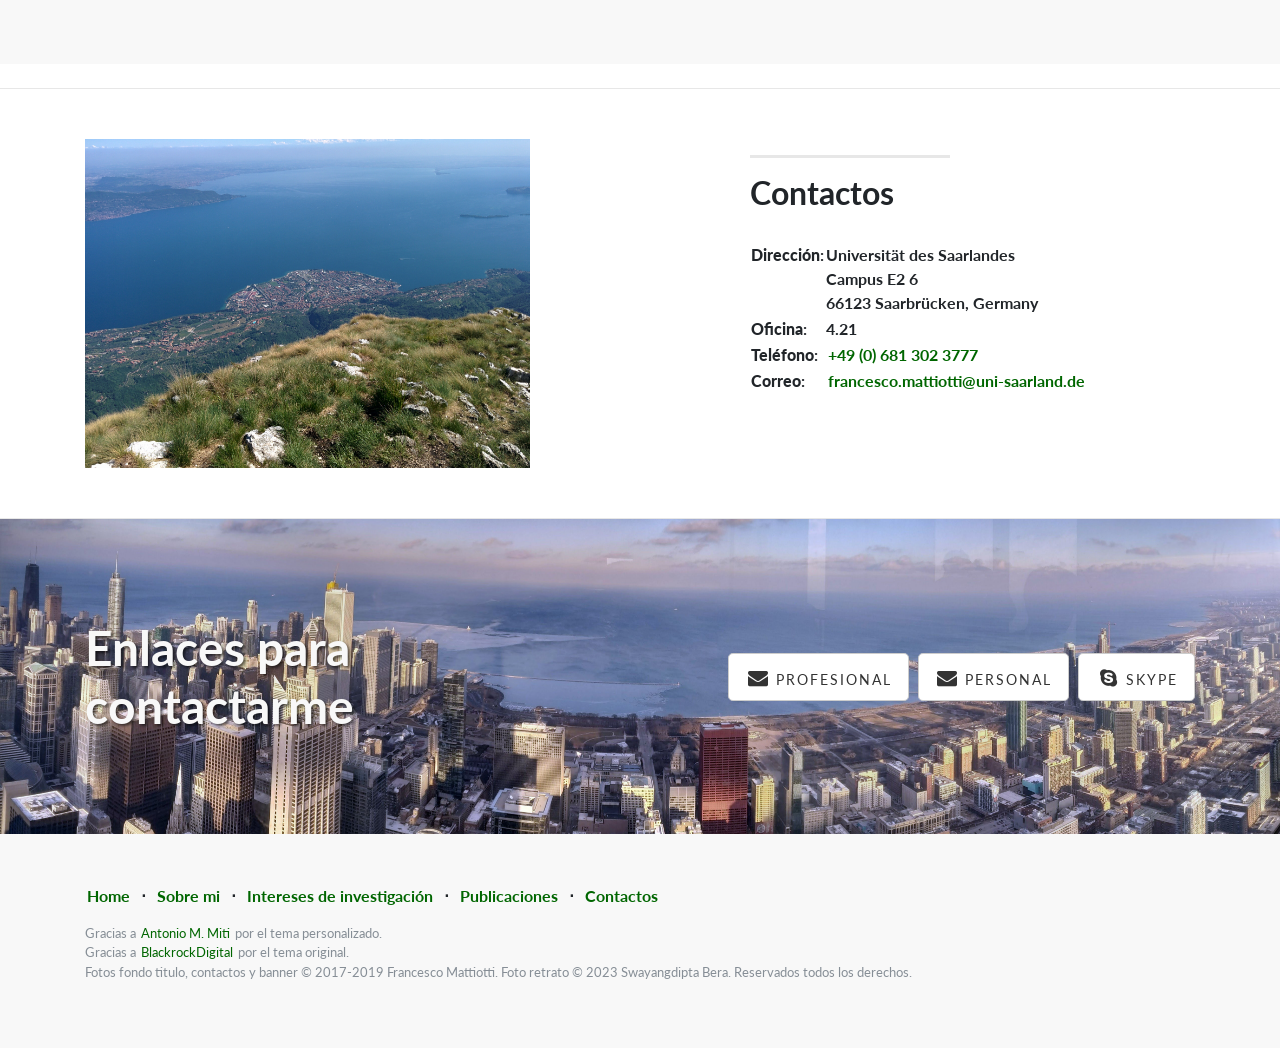
==== commit ebb55d19: "new position at UdS" ====
--- a/es.html
+++ b/es.html
@@ -126,10 +126,13 @@
             <div class="clearfix"></div>
             <h2 class="section-heading">Sobre mi</h2>
             <p class="lead">
-	      Estoy trabajando como post-doc en el grupo <a target="_blank" href="http://qmtheory.fr">Quantum Matter Theory</a> en el <a target="_blank" href="https://www.cesq.eu">Centre Européen de Sciences Quantiques (CESQ)</a> - <a target="_blank" href="http://isis.unistra.fr">Institut de Science et d'Ing&eacute;nierie Supramol&eacute;culaires (ISIS)</a> de la <a target="_blank" href="http://unistra.fr">University of Strasbourg</a>.
+	      Estoy trabajando como post-doc en el grupo de <a target="_blank" href="https://www.uni-saarland.de/lehrstuhl/morigi.html">Física Cuántica Teórica</a> en la <a target="_blank" href="https://www.uni-saarland.de/en/home.html">Universidad del Saarland</a>.
             </p>
             <p class="lead">
-              Obtuve mi doble Doctorado en F&iacute;sica en el <a target="_blank" href="http://scuoledidottorato.unicatt.it/phdschools/science-home">International Doctoral Program in Science</a>
+	      Antes, trabajé como post-doc en el grupo de <a target="_blank" href="http://qmtheory.fr">Teoría Cuántica de la Materia</a> en el <a target="_blank" href="https://www.cesq.eu">Centro Europeo de Ciencias Cuánticas (CESQ)</a> - <a target="_blank" href="http://isis.unistra.fr">Instituto de Ciencia e Ingeniería Supramoleculares (ISIS)</a> de la <a target="_blank" href="http://unistra.fr">Universidad de Estrasburgo</a>.
+            </p>
+            <p class="lead">
+              Obtuve mi doble Doctorado en F&iacute;sica en el <a target="_blank" href="http://scuoledidottorato.unicatt.it/phdschools/science-home">Programa Internacional de Doctorado en Ciencias</a>
               ofrecido por la
               <a target="_blank" href="http://dipartimenti.unicatt.it/dmf">Universit&agrave; Cattolica del Sacro Cuore</a>
               y la
@@ -176,7 +179,8 @@
               <div class="col-lg-5 mr-auto">
                 <h3>Trabajos</h3>
                 <ul>
-                  <li> Post-doc; Avr 2021 - Ahora, <a href="http://unistra.fr">University of Strasbourg</a></li>
+                  <li> Post-doc; Avr 2025 - Ahora, <a href="https://www.uni-saarland.de/en/home.html">UdS</a></li>
+                  <li> Post-doc; Avr 2021 - Mar 2025, <a href="http://unistra.fr">Unistra</a></li>
                   <li> Profesor auxiliar; Nov 2017 - Dic 2017, <a href="http://dipartimenti.unicatt.it/dmf">UCSC Brescia</a></li>
                   <li> Investigad&oacute;r; Apr 2016 - Dic 2016, <a href="http://dipartimenti.unicatt.it/dmf">UCSC Brescia</a></li>
                 </ul>
@@ -408,18 +412,15 @@
             <h2 class="section-heading">Contactos</h2>
 		<table>
                   <tr><td valign=top><b>Direcci&oacute;n</b>: <td>
-		    Centre Europ&eacute;en de Sciences Quantiques (CESQ) - Institut de Science et d'Ing&eacute;nierie Supramol&eacute;culaires (ISIS)<br>
-                    University of Strasbourg<br>
-		    Bâtiment 120<br>
-                    23 rue du Loess<br>
-		    CS 94048<br>
-		    67034 Strasbourg, France<br>
+                Universität des Saarlandes<br>
+                    Campus E2 6<br>
+		    66123 Saarbrücken, Germany<br>
                   <tr><td valign=top><b>Oficina</b>: <td>
-                    118<br>
+                      4.21<br>
                   <tr><td valign=top><b>Tel&eacute;fono</b>: <td>
-                      <a href="tel:+33368855216">+33 (0)3 68 85 52 16</a><br>
+                      <a href="tel:+496813023777">+49 (0) 681 302 3777</a><br>
                   <tr><td valign=top><b>Correo</b>: <td>
-                    <A HREF="mailto:mattiotti@unistra.fr">mattiotti@unistra.fr</A><br>
+                <a href="mailto:francesco.mattiotti@uni-saarland.de">francesco.mattiotti@uni-saarland.de</a><br>
 		</table>
 
 	</div>
@@ -448,9 +449,9 @@
           <div class="col-lg-6 my-auto">
             <ul class="list-inline banner-social-buttons">
               <li class="list-inline-item">
-                <a href="mailto:mattiotti@unistra.fr" class="btn btn-default btn-lg">
+                <a href="mailto:francesco.mattiotti@uni-saarland.de" class="btn btn-default btn-lg">
                   <i class="fa fa-envelope fa-fw"></i>
-                  <span class="network-name">UNISTRA</span>
+                  <span class="network-name">Profesional</span>
                 </a>
               </li>
               <li class="list-inline-item">
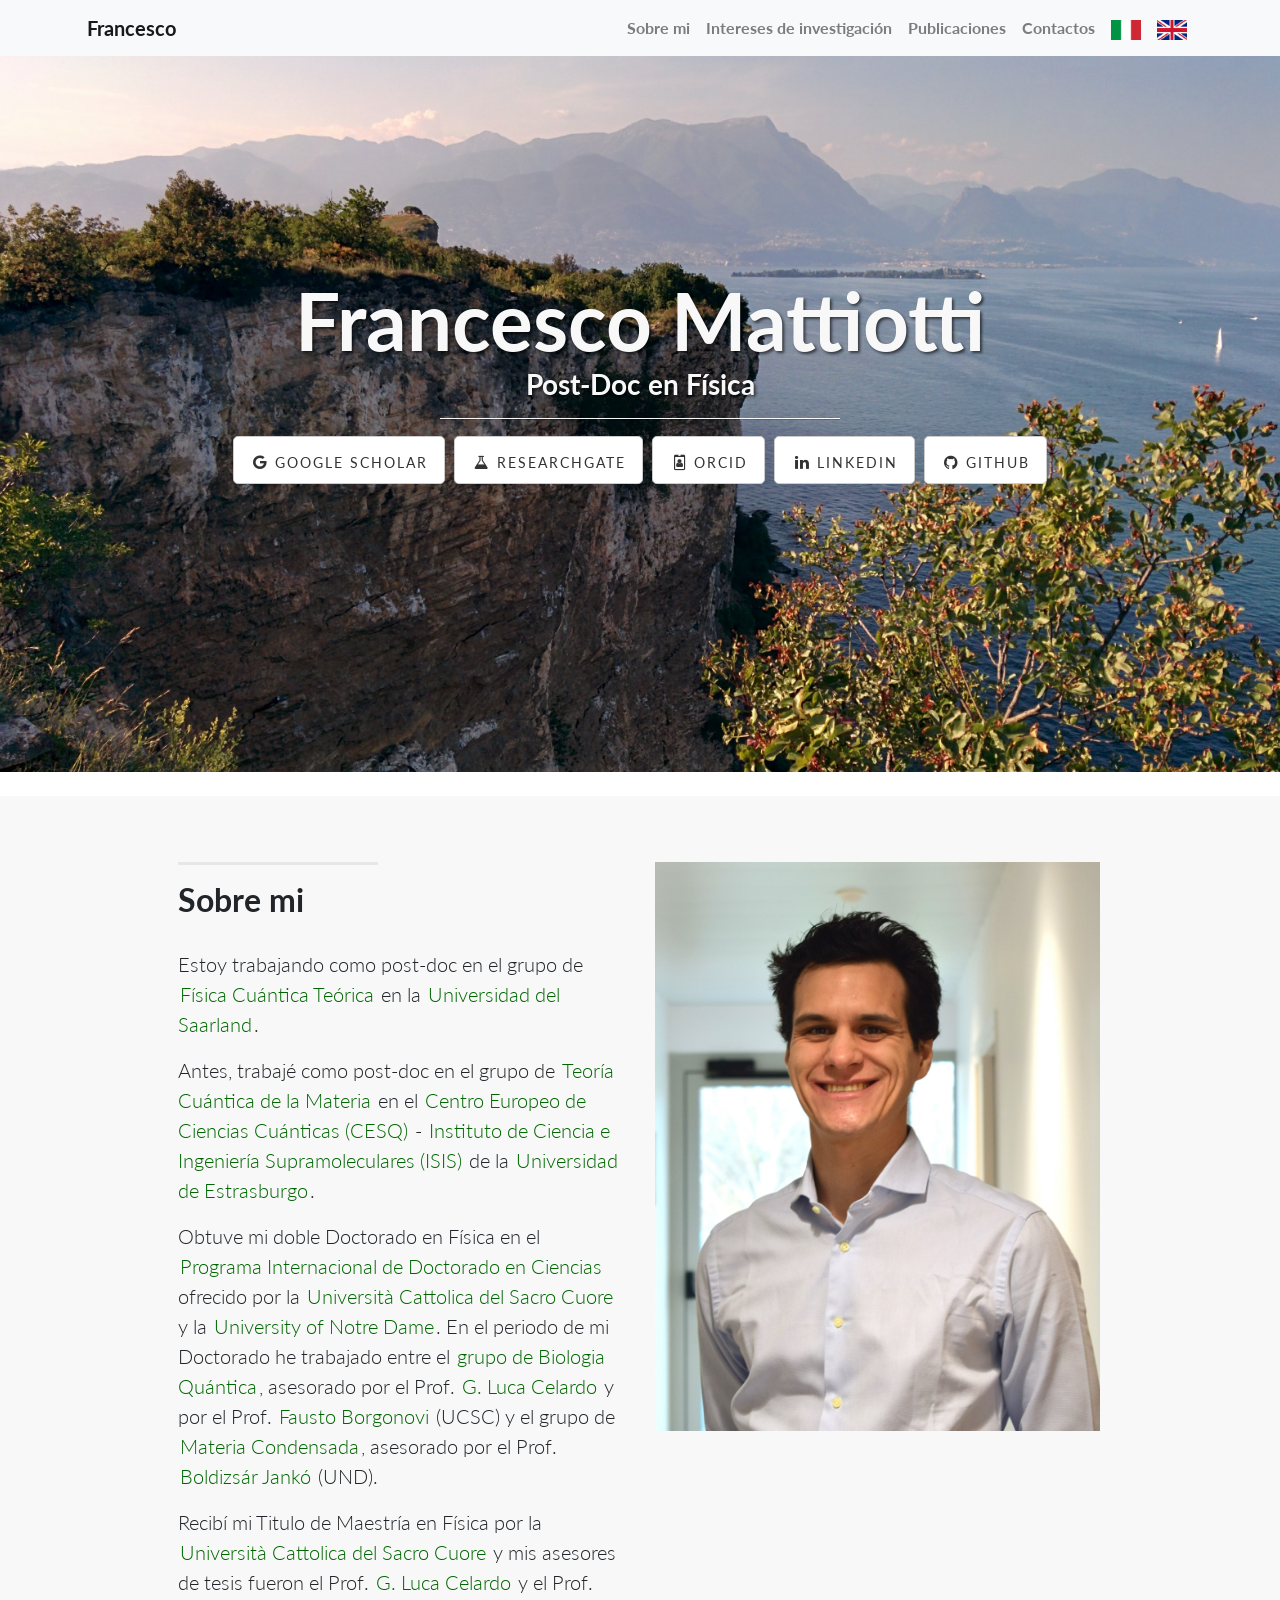
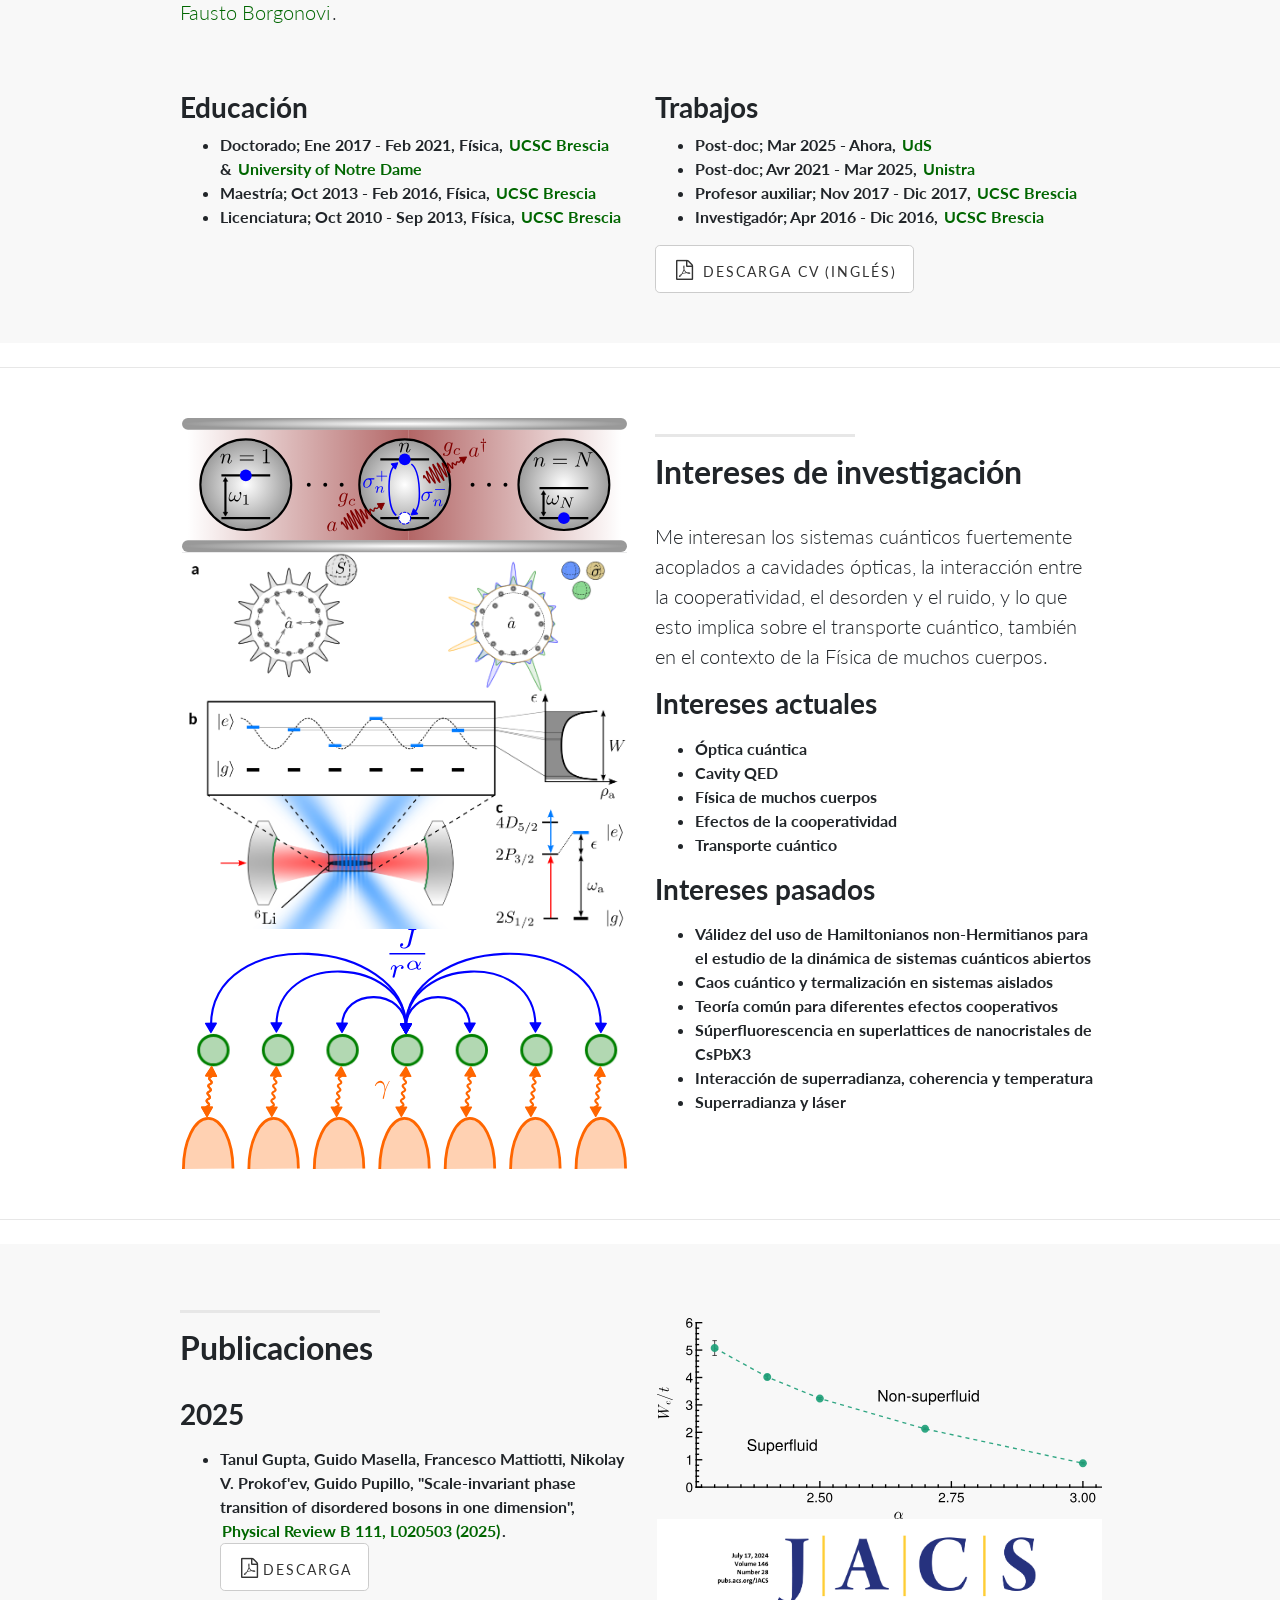
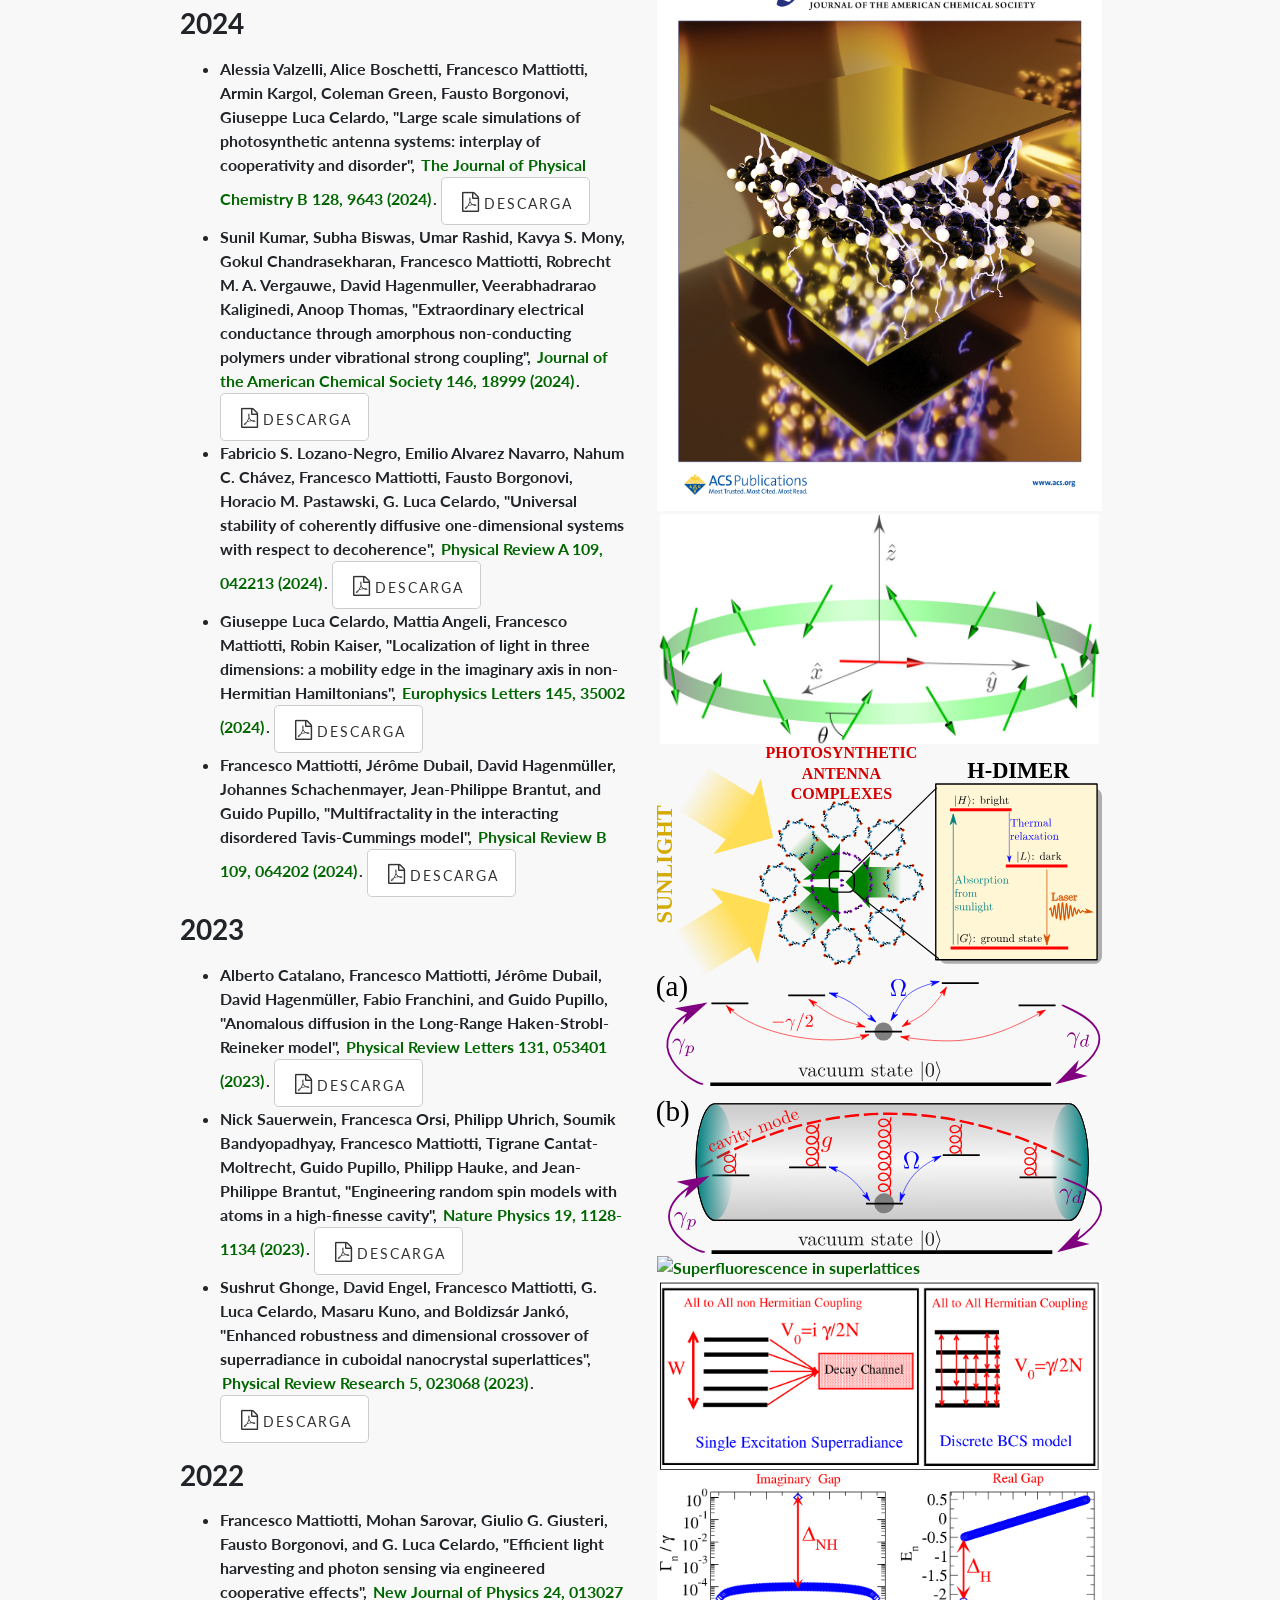
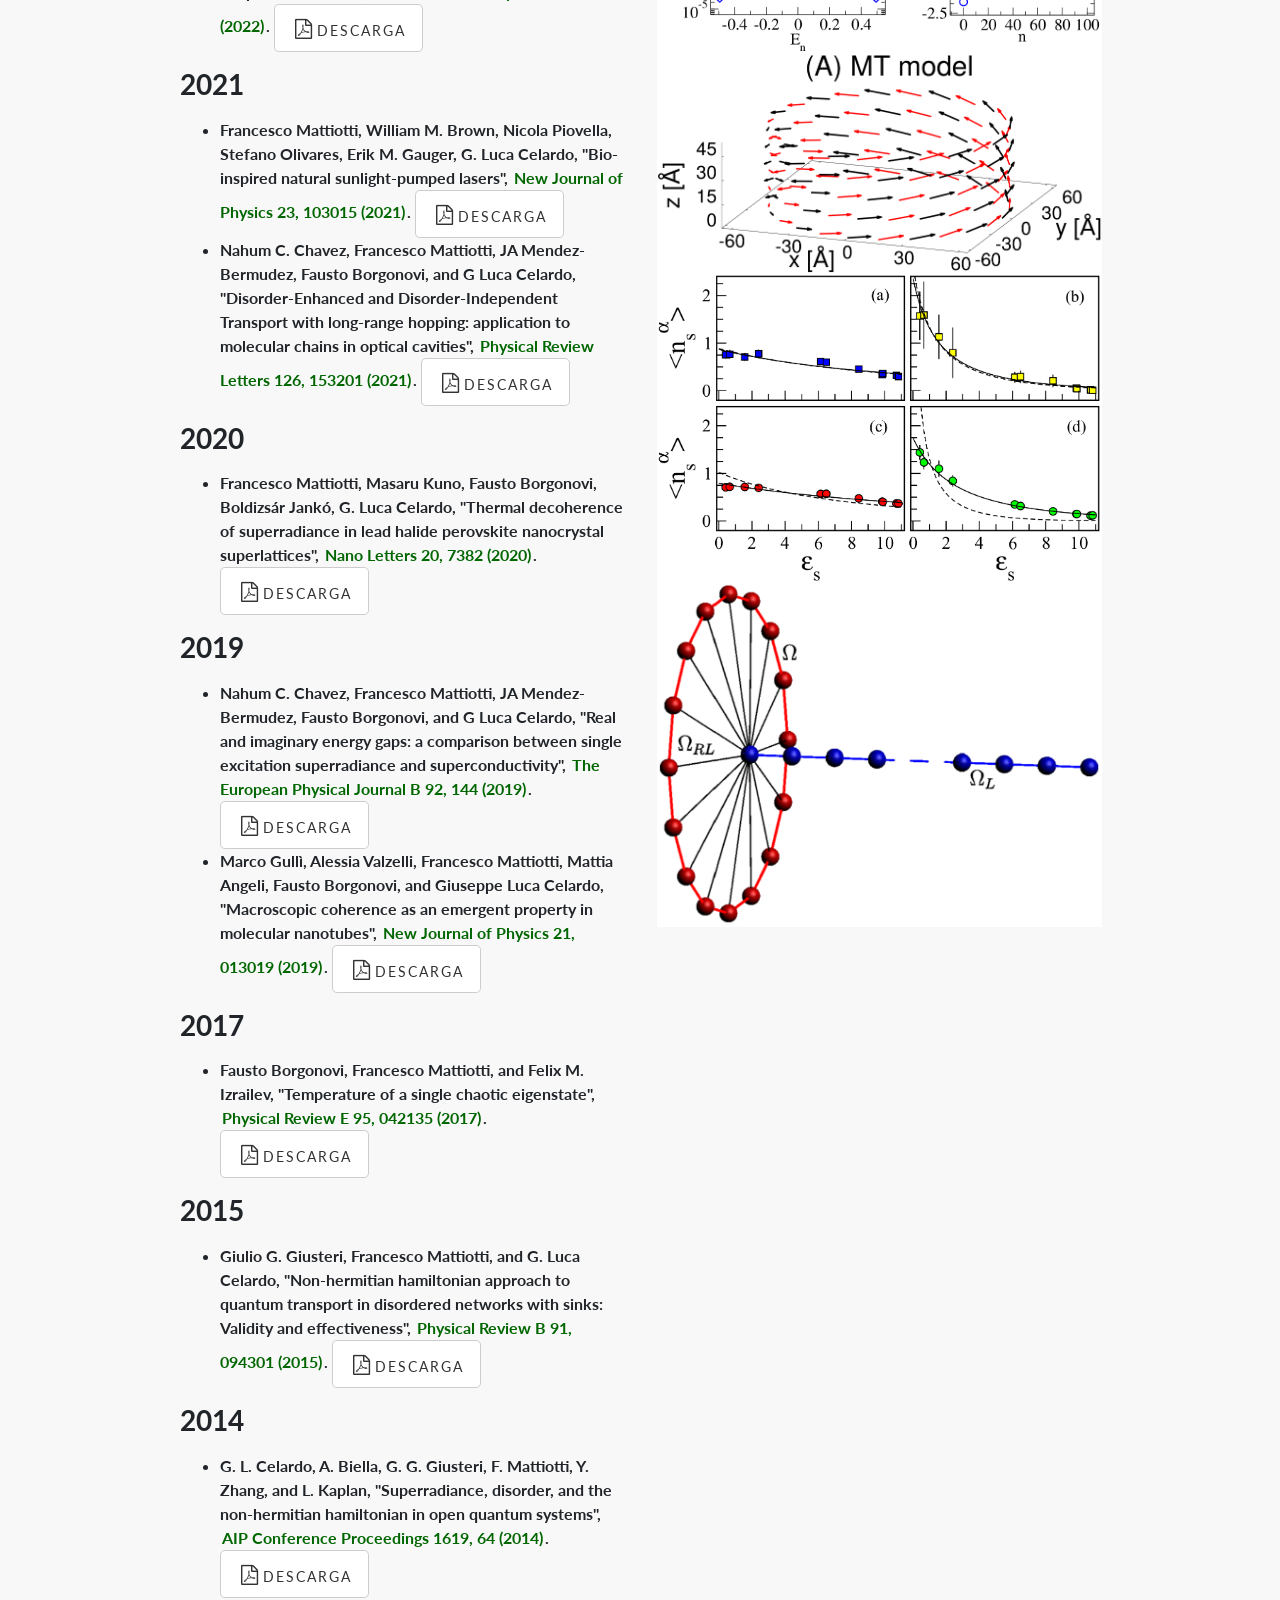
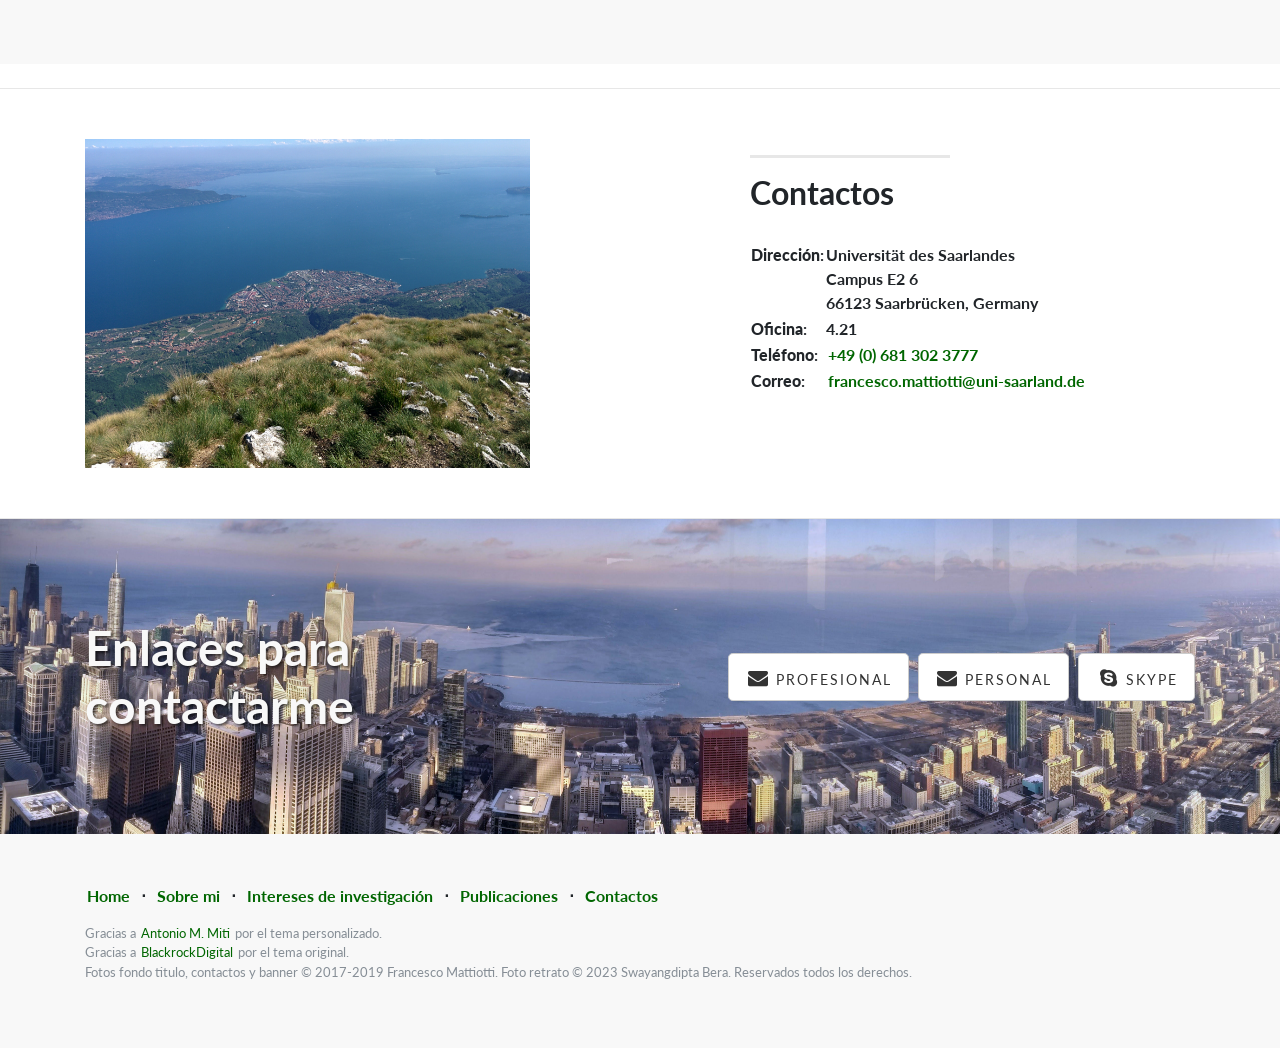
==== commit fedf4f78: "wrong start month" ====
--- a/es.html
+++ b/es.html
@@ -179,7 +179,7 @@
               <div class="col-lg-5 mr-auto">
                 <h3>Trabajos</h3>
                 <ul>
-                  <li> Post-doc; Avr 2025 - Ahora, <a href="https://www.uni-saarland.de/en/home.html">UdS</a></li>
+                  <li> Post-doc; Mar 2025 - Ahora, <a href="https://www.uni-saarland.de/en/home.html">UdS</a></li>
                   <li> Post-doc; Avr 2021 - Mar 2025, <a href="http://unistra.fr">Unistra</a></li>
                   <li> Profesor auxiliar; Nov 2017 - Dic 2017, <a href="http://dipartimenti.unicatt.it/dmf">UCSC Brescia</a></li>
                   <li> Investigad&oacute;r; Apr 2016 - Dic 2016, <a href="http://dipartimenti.unicatt.it/dmf">UCSC Brescia</a></li>
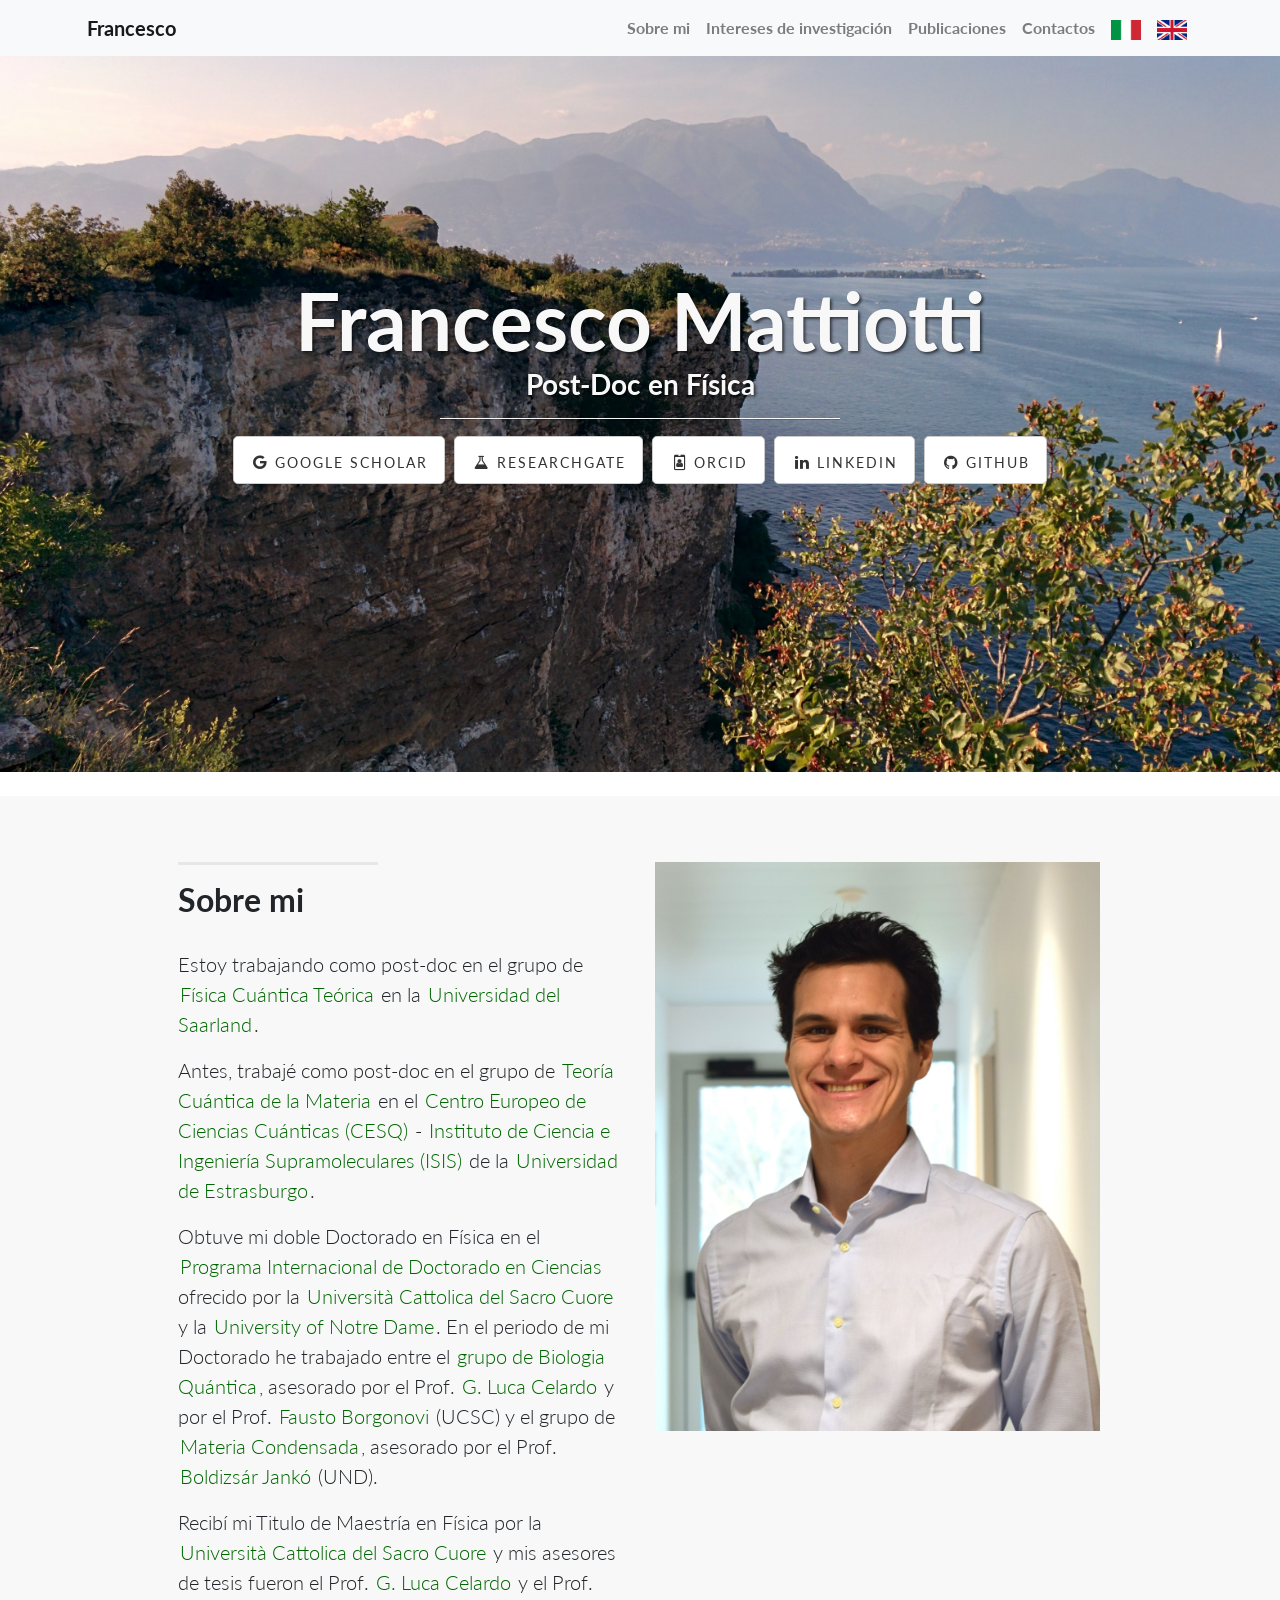
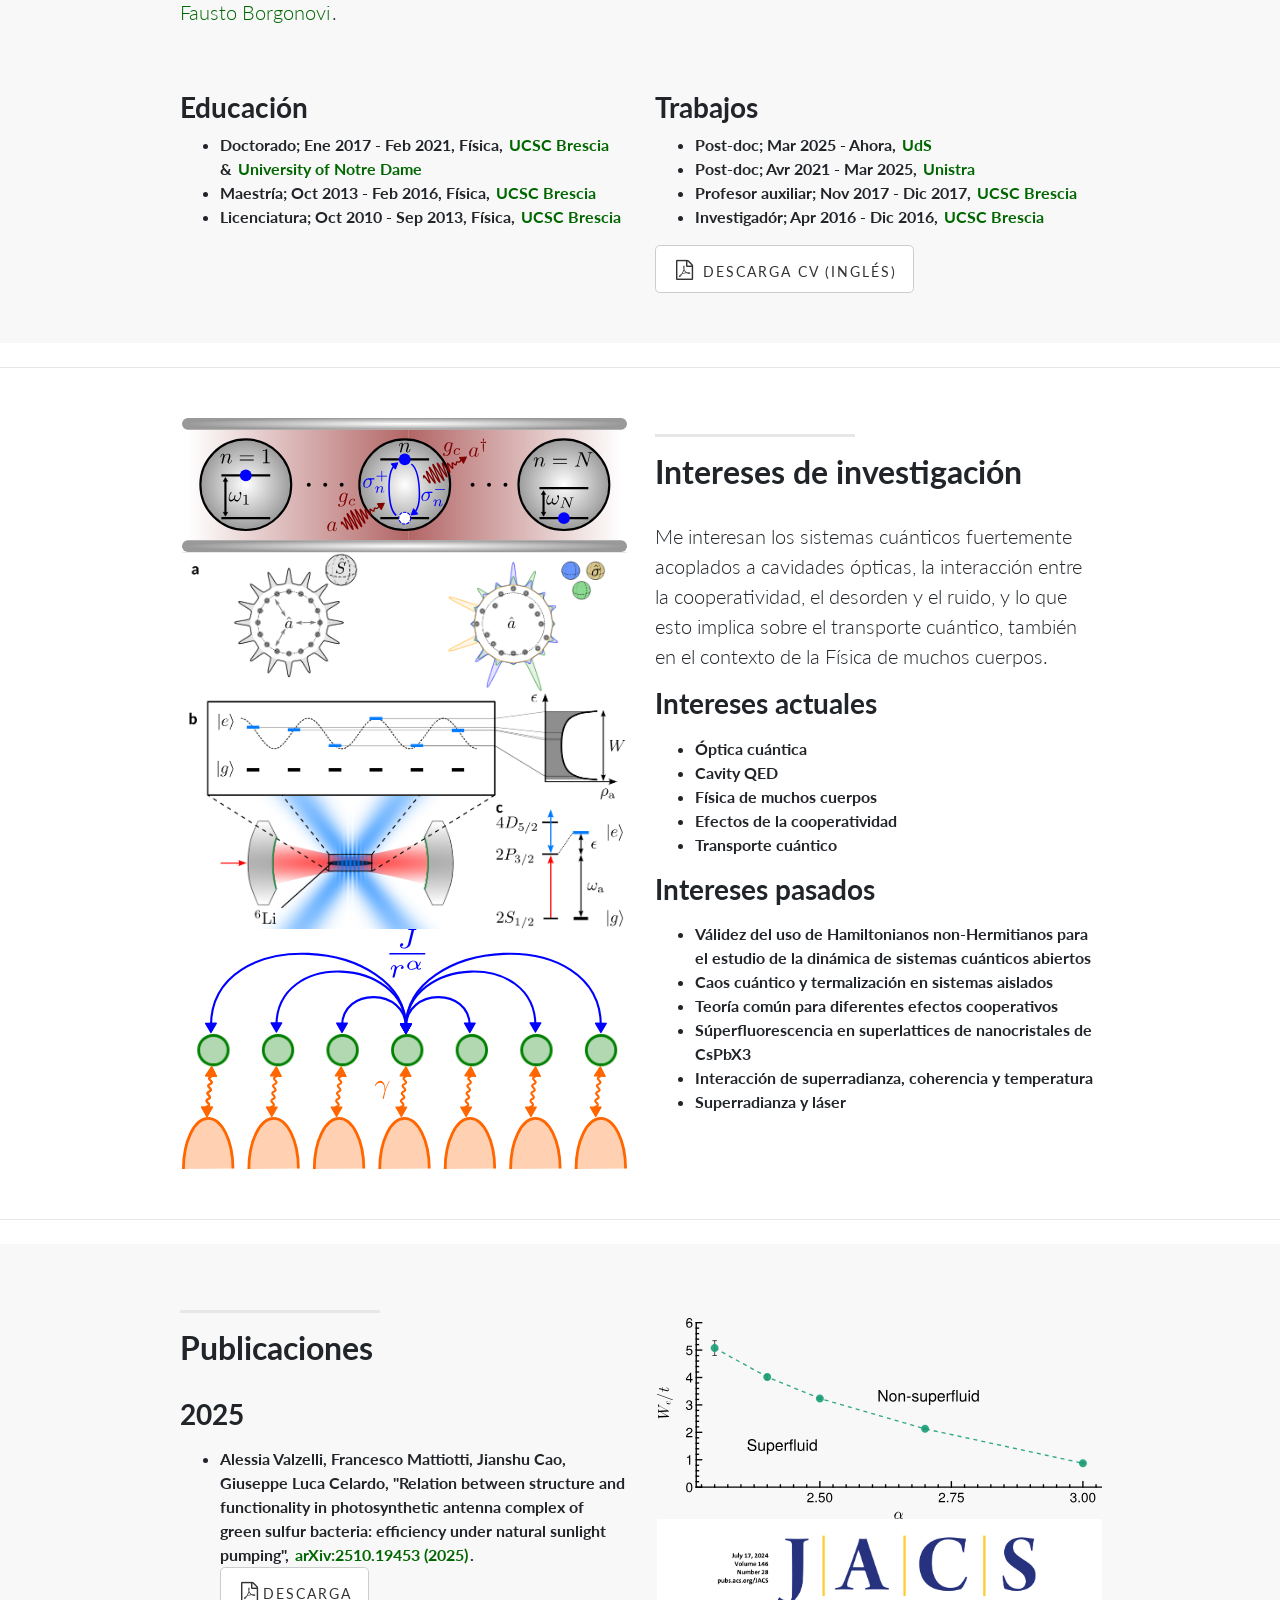
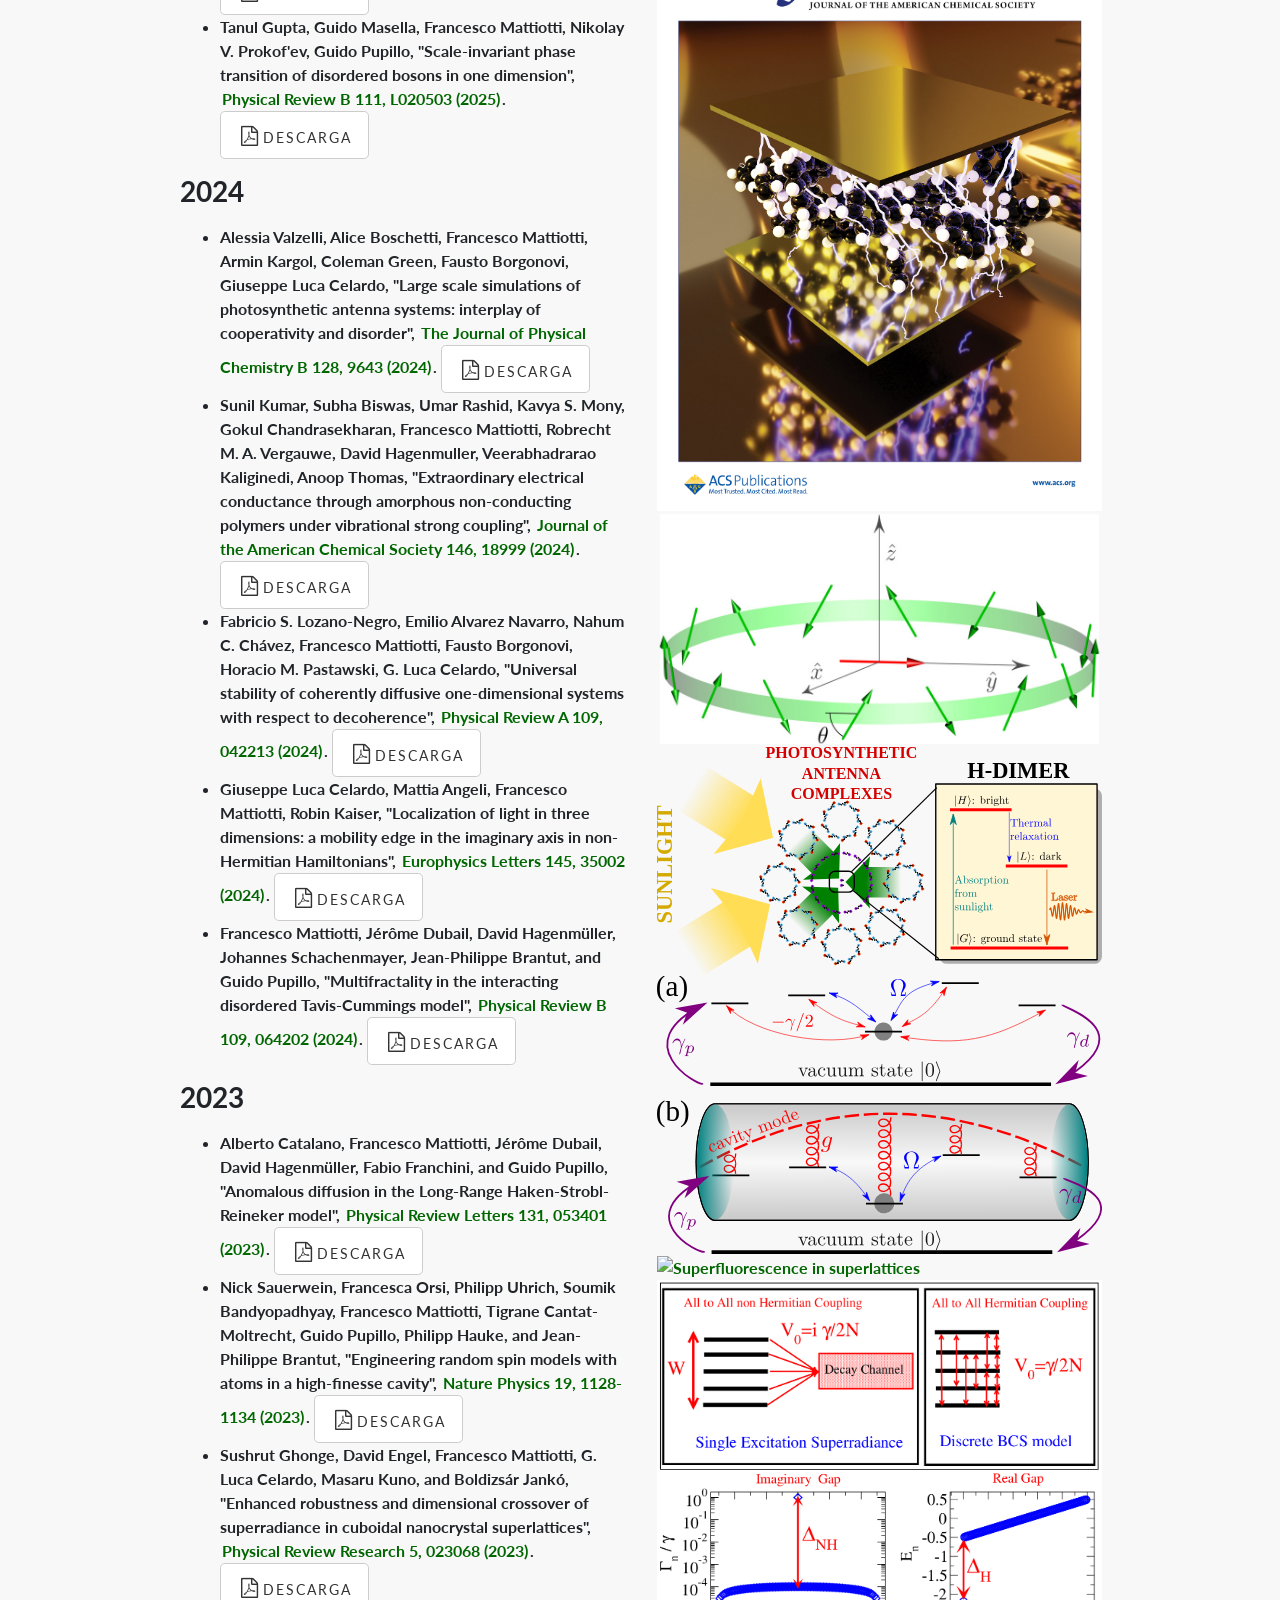
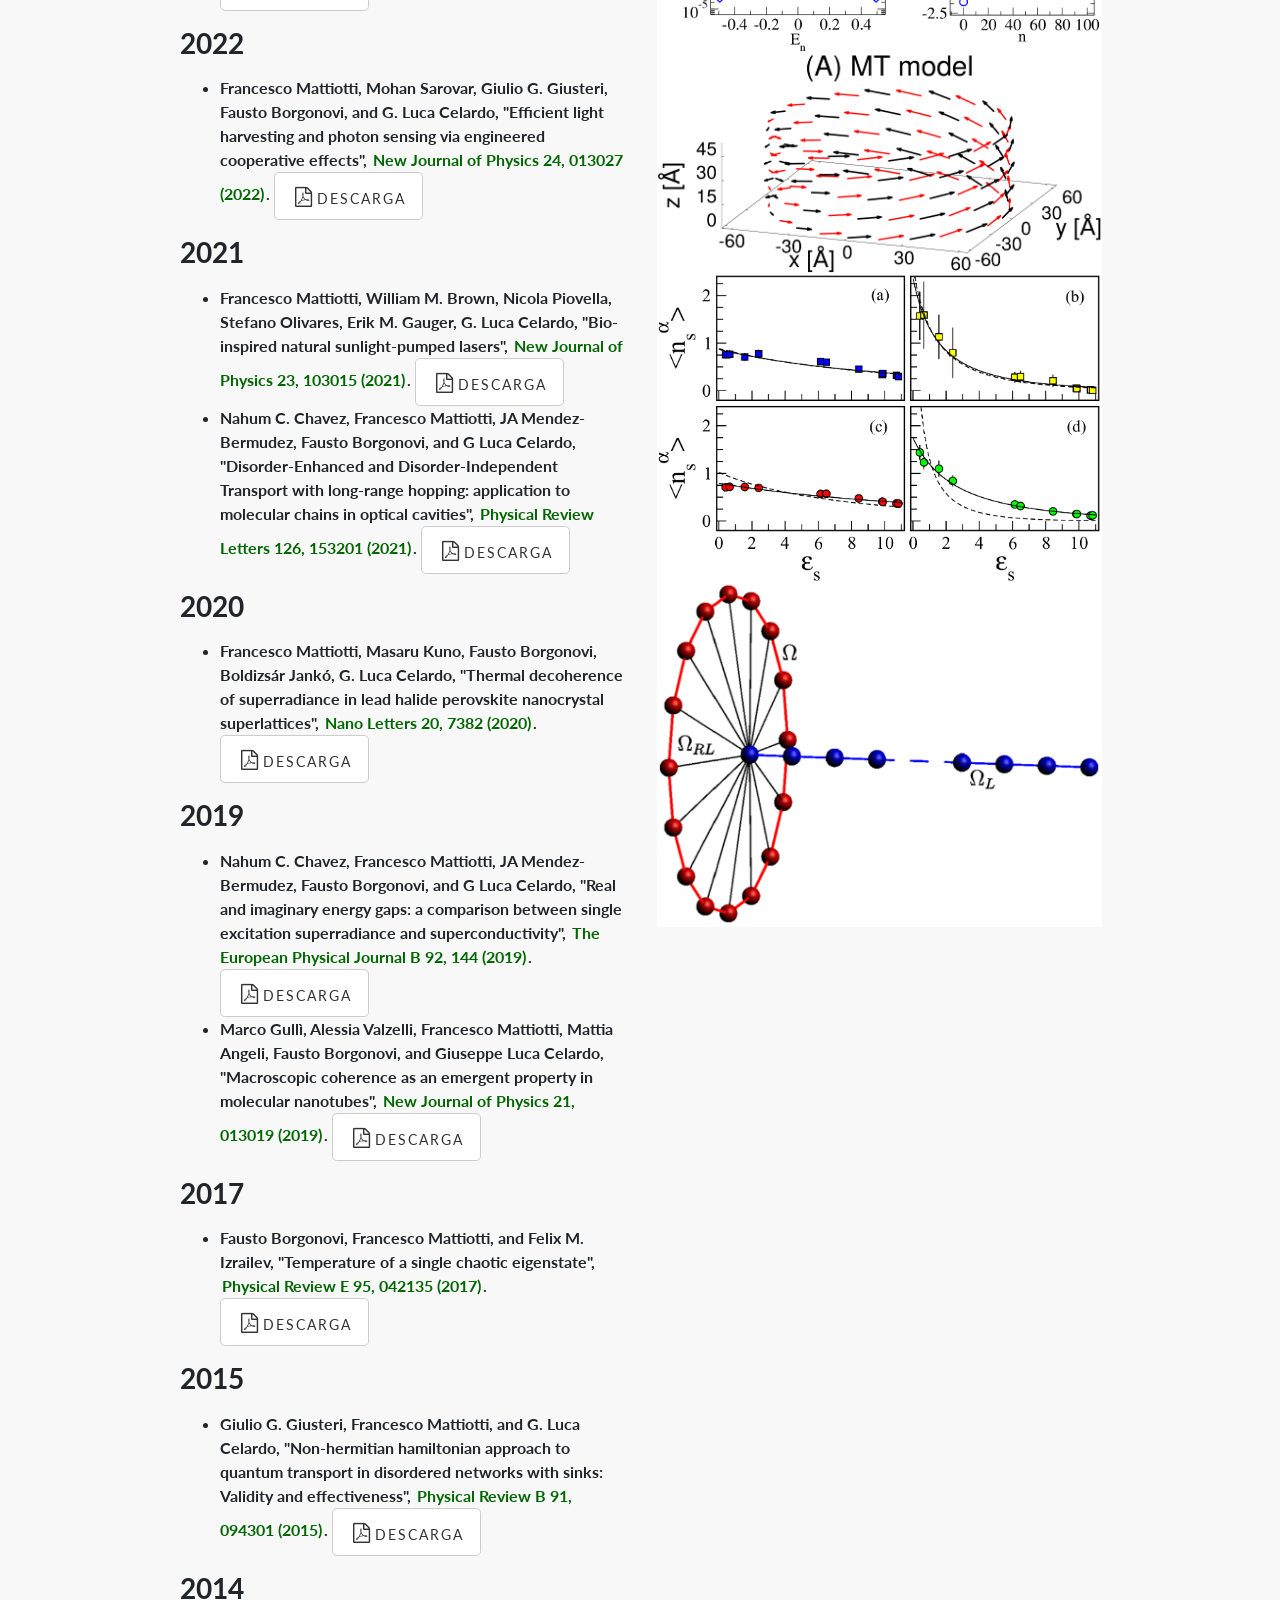
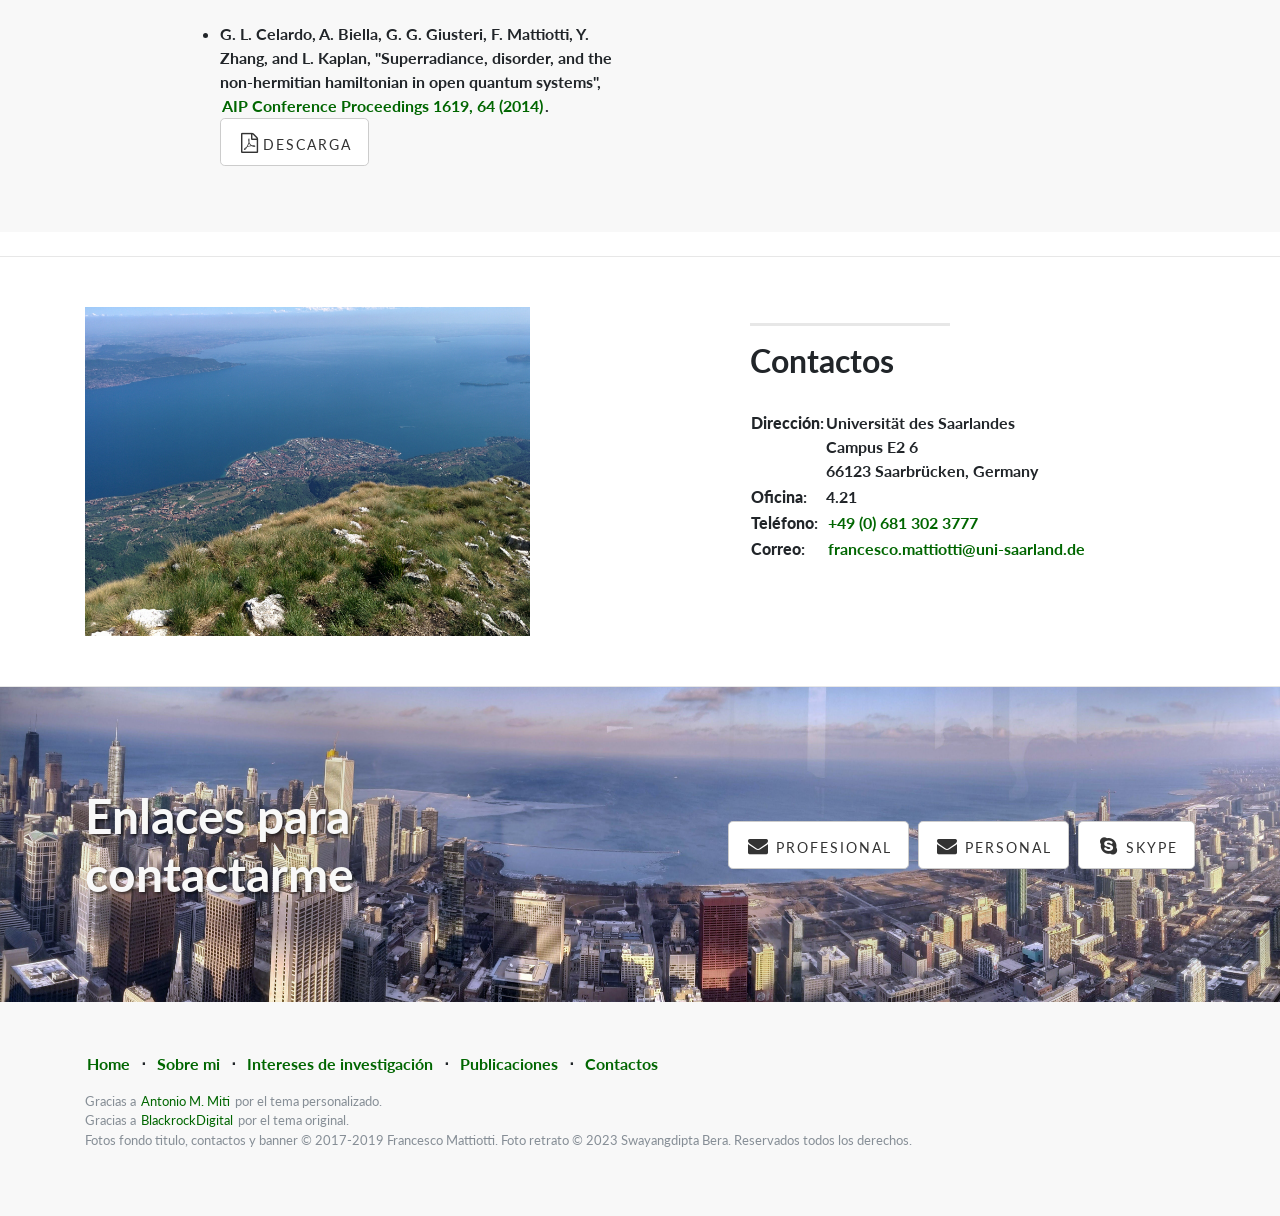
==== commit 358c3979: "Alessia arXiv, referee activity" ====
--- a/es.html
+++ b/es.html
@@ -258,6 +258,10 @@
 	  <p class="lead"><h3>2025</h3></p>
 	  <ul>
 	    <li>
+	      Alessia Valzelli, Francesco Mattiotti, Jianshu Cao, Giuseppe Luca Celardo, "Relation between structure and functionality in photosynthetic antenna complex of green sulfur bacteria: efficiency under natural sunlight pumping", <a form style="display:inline" href="https://arxiv.org/abs/2510.19453">arXiv:2510.19453 (2025)</a>.
+	      <a href="./papers/2510.19453v1.pdf" class="btn btn-default btn-lg"><i class="fa fa-file-pdf-o fa-fw"></i><span class="network-name">Descarga</span></a>
+	    </li>
+	    <li>
                 Tanul Gupta, Guido Masella, Francesco Mattiotti, Nikolay V. Prokof'ev, Guido Pupillo, "Scale-invariant phase transition of disordered bosons in one dimension", <a form style="display:inline" href="https://doi.org/10.1103/PhysRevB.111.L020503">Physical Review B 111, L020503 (2025)</a>.
 	      <a href="./papers/PhysRevB.111.L020503-withSM.pdf" class="btn btn-default btn-lg"><i class="fa fa-file-pdf-o fa-fw"></i><span class="network-name">Descarga</span></a>
 	    </li>
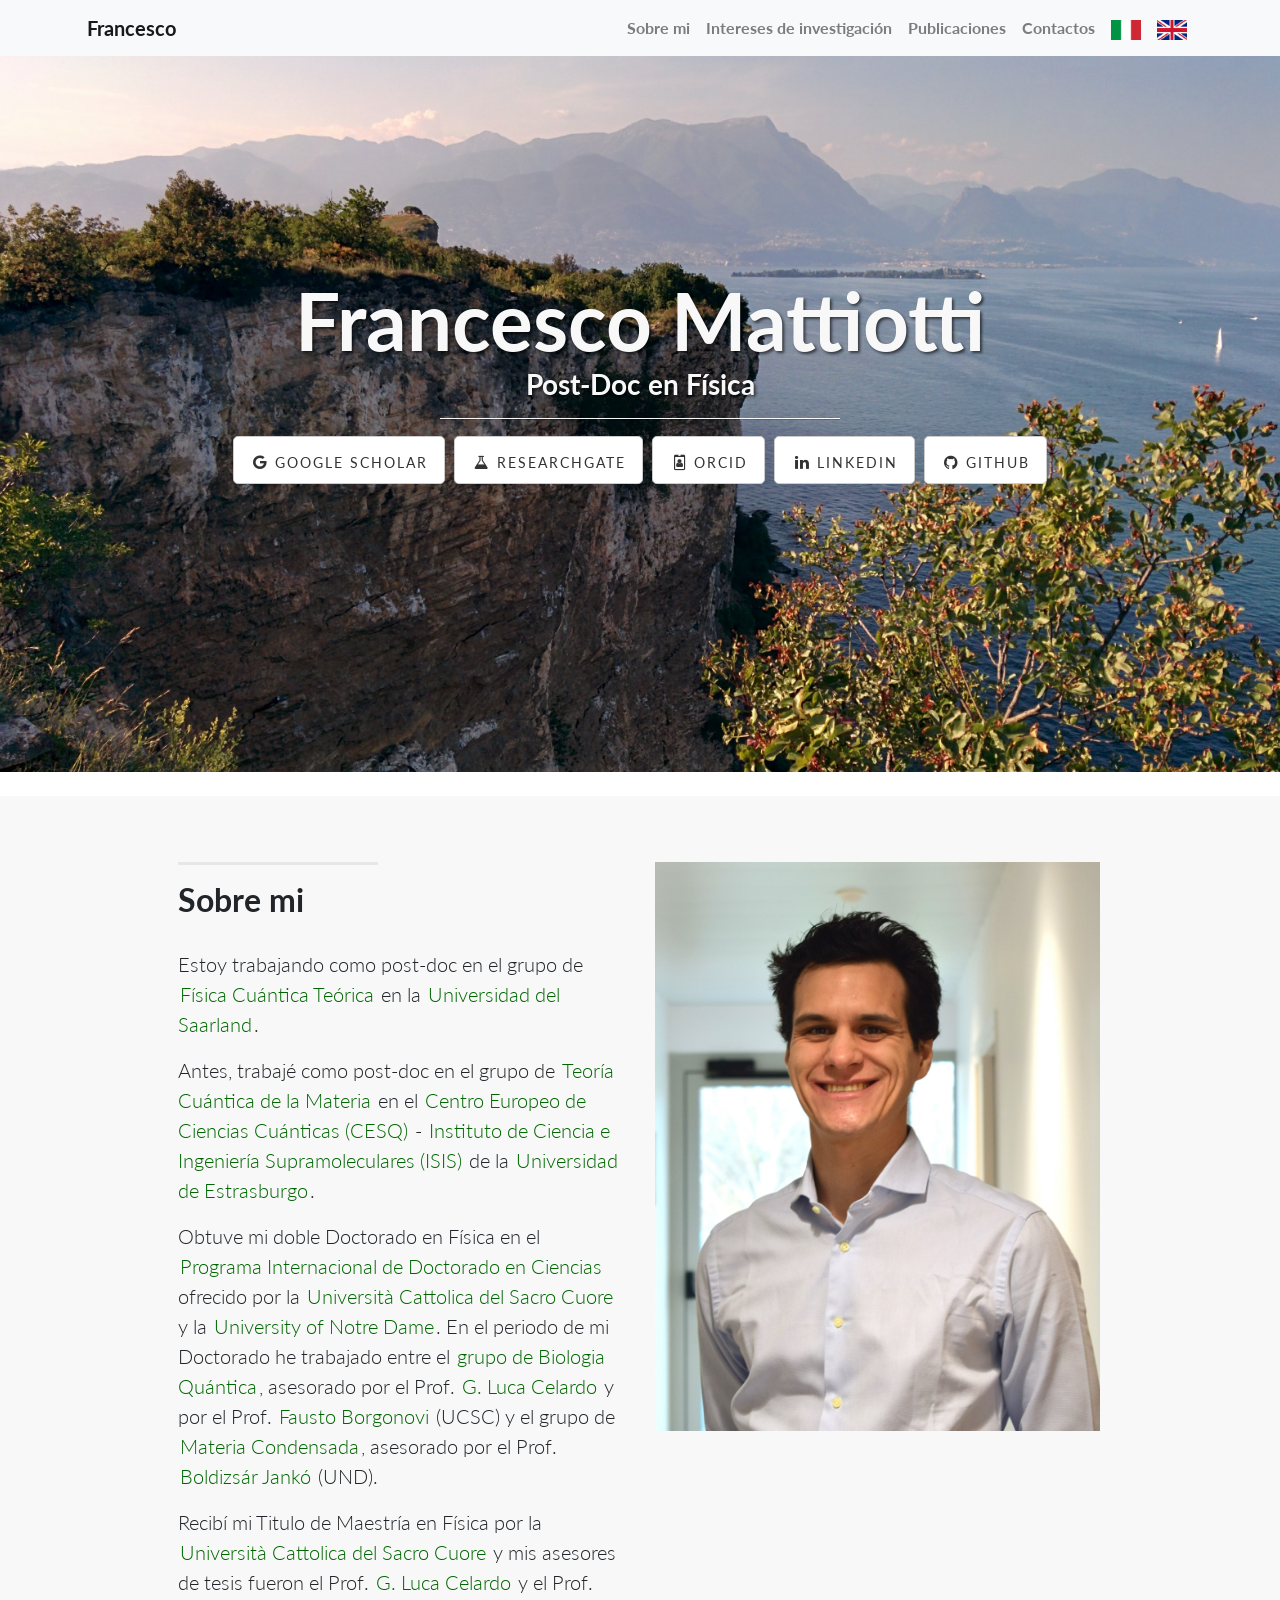
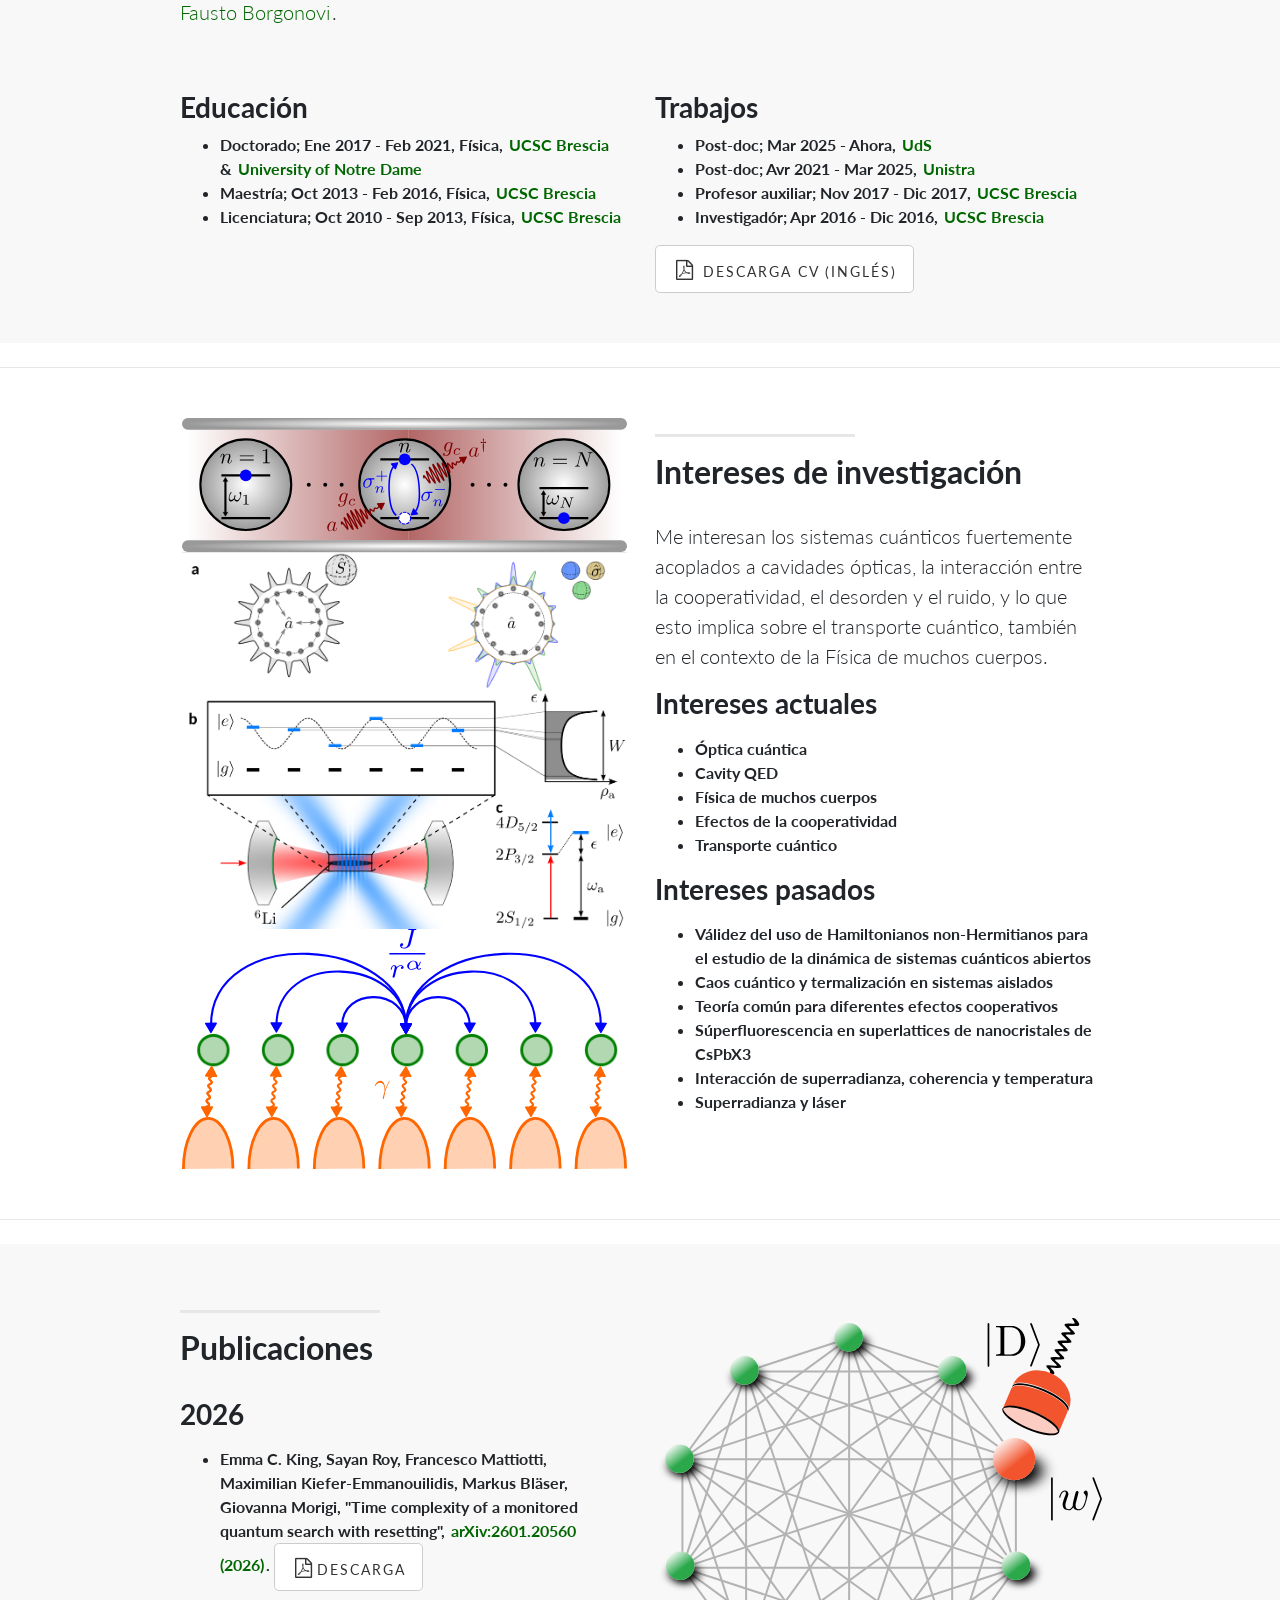
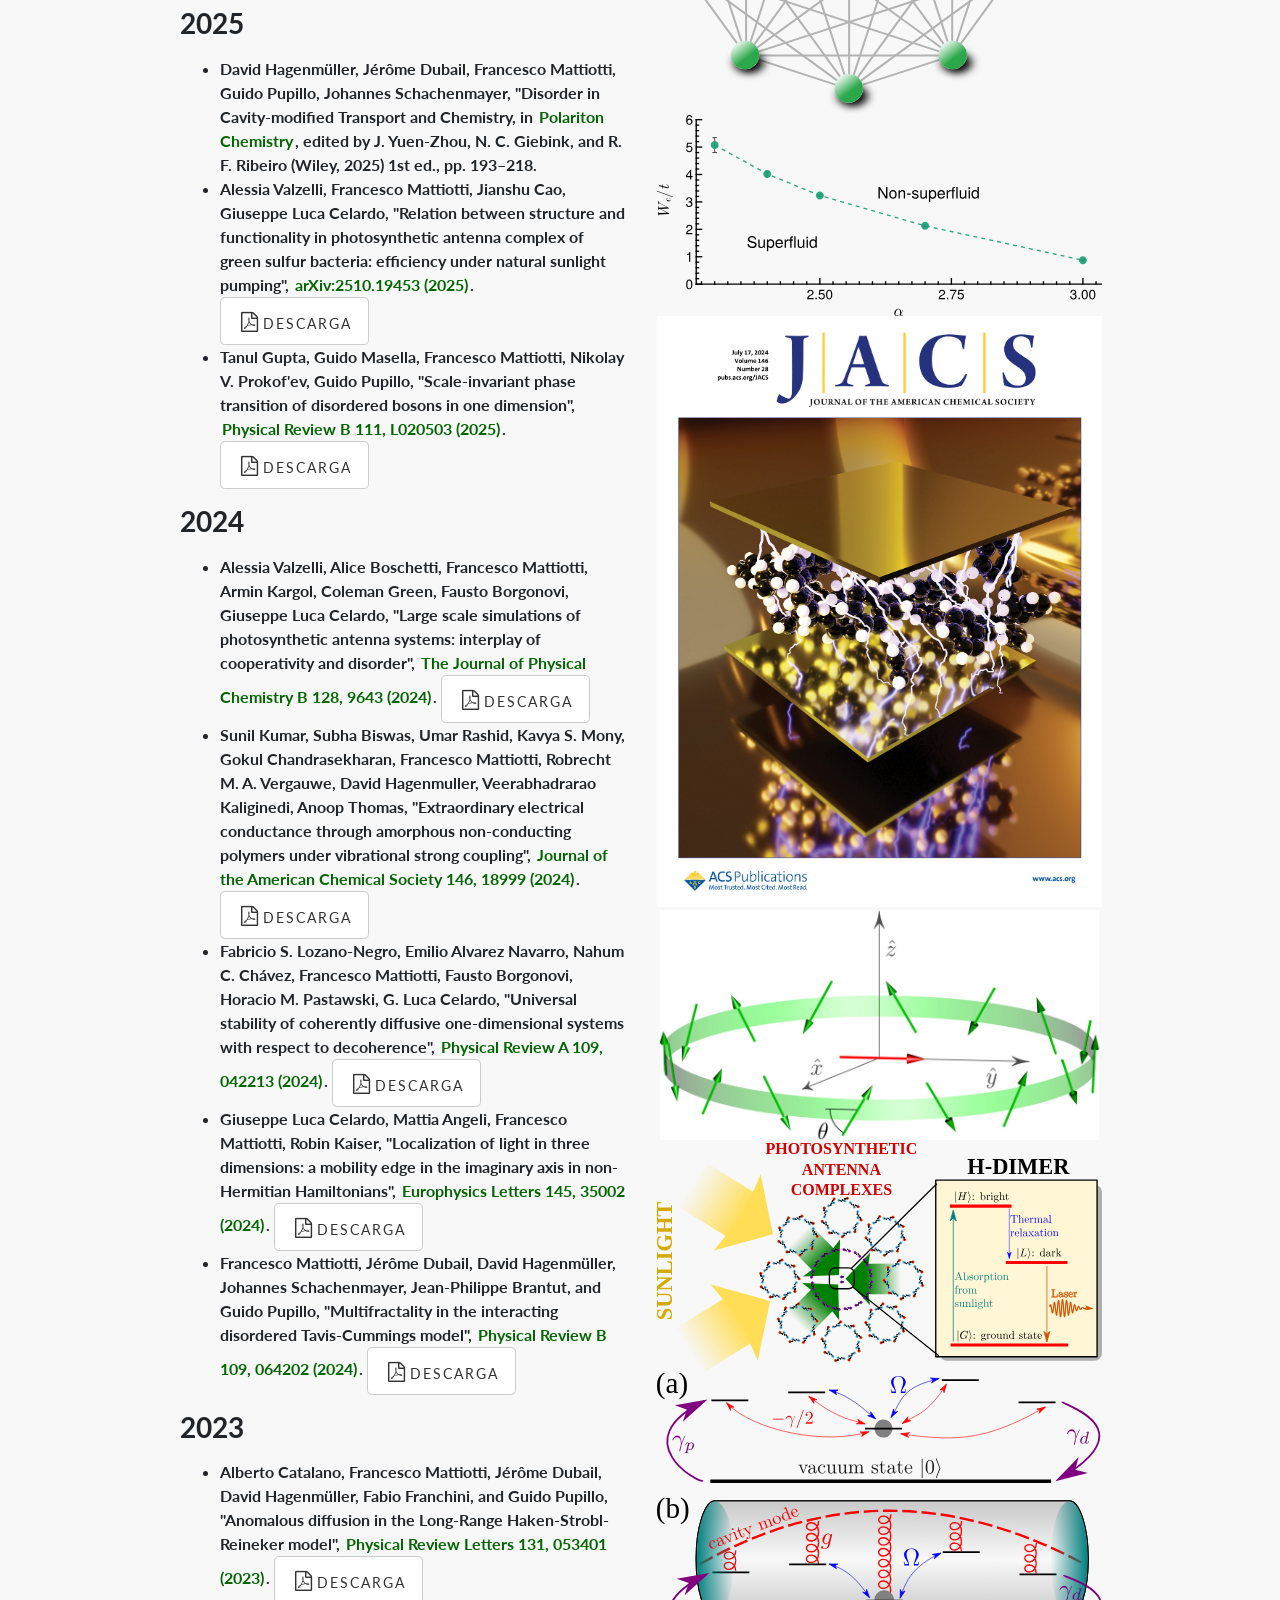
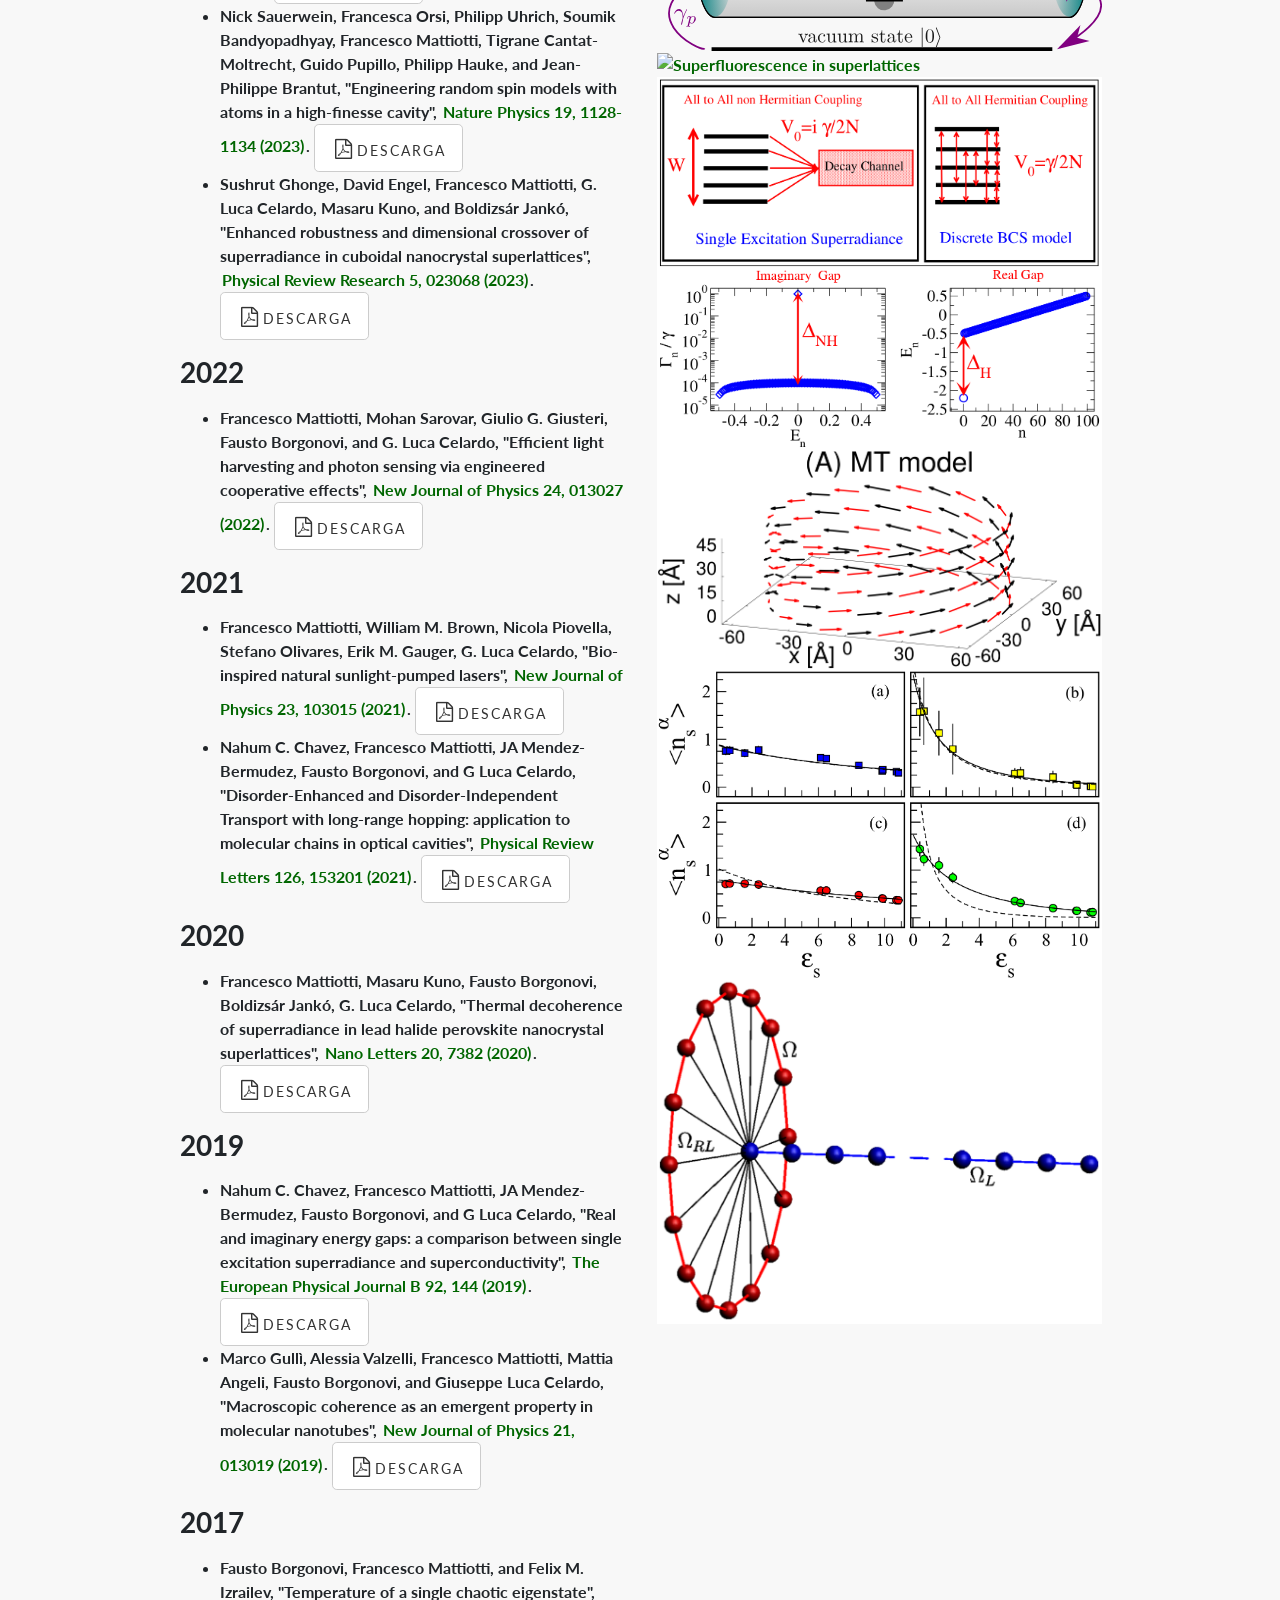
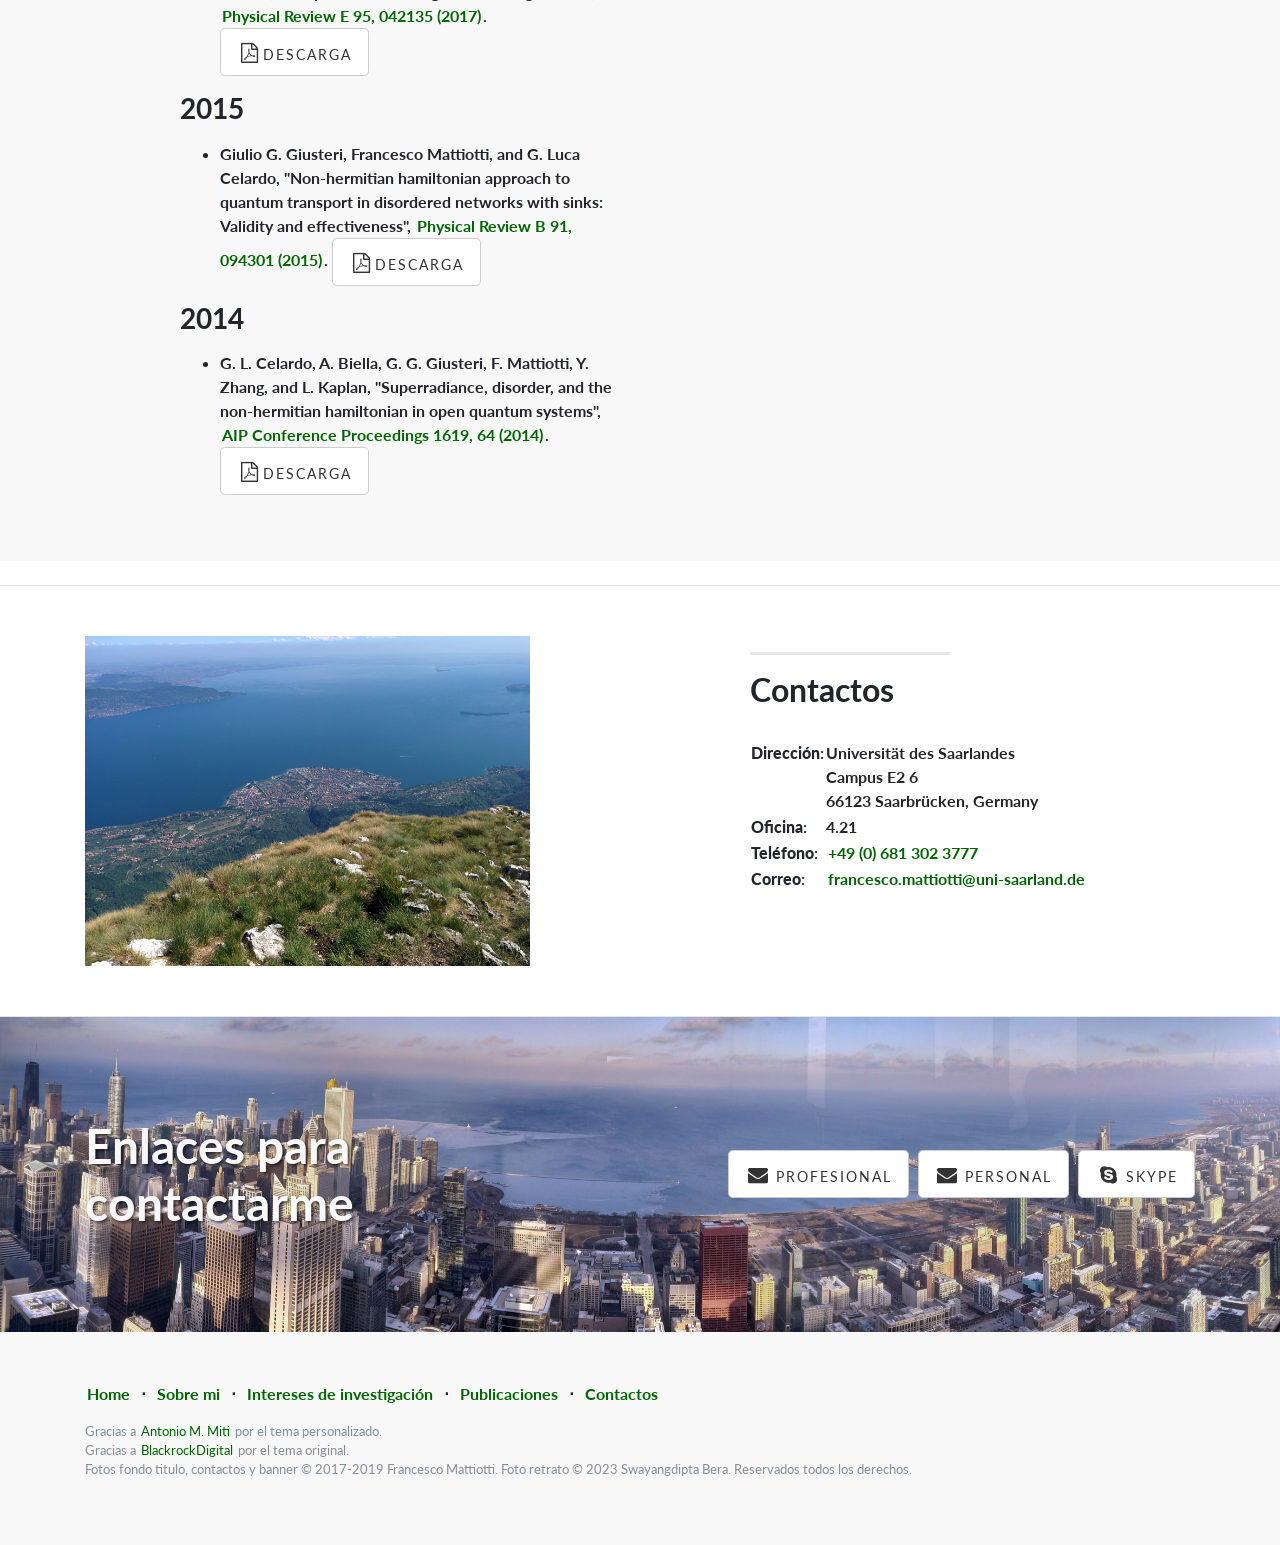
==== commit 9bcf3bb6: "book chapter, Emma/Sayan paper, DPG" ====
--- a/es.html
+++ b/es.html
@@ -255,8 +255,29 @@
             <hr class="section-heading-spacer">
             <div class="clearfix"></div>
             <h2 class="section-heading">Publicaciones</h2>
-	  <p class="lead"><h3>2025</h3></p>
-	  <ul>
+          <p class="lead">
+          <h3>2026</h3>
+          </p>
+          <ul>
+            <li>
+              Emma C. King, Sayan Roy, Francesco Mattiotti, Maximilian Kiefer-Emmanouilidis, Markus Bläser, Giovanna
+              Morigi, "Time complexity of a monitored quantum search with resetting", <a form style="display:inline"
+                href="https://arxiv.org/abs/2601.20560">arXiv:2601.20560 (2026)</a>.
+              <a href="./papers/2601.20560v1.pdf" class="btn btn-default btn-lg"><i
+                  class="fa fa-file-pdf-o fa-fw"></i><span class="network-name">Descarga</span></a>
+            </li>
+          </ul>
+
+          <p class="lead">
+          <h3>2025</h3>
+          </p>
+          <ul>
+            <li>
+              David Hagenmüller, Jérôme Dubail, Francesco Mattiotti, Guido Pupillo, Johannes Schachenmayer, "Disorder in
+              Cavity-modified Transport and Chemistry, in <a form style="display:inline"
+                href="https://doi.org/10.1002/9781119783329.ch09">Polariton Chemistry</a>, edited by J. Yuen-Zhou, N. C.
+              Giebink, and R. F. Ribeiro (Wiley, 2025) 1st ed., pp. 193–218.
+            </li>
 	    <li>
 	      Alessia Valzelli, Francesco Mattiotti, Jianshu Cao, Giuseppe Luca Celardo, "Relation between structure and functionality in photosynthetic antenna complex of green sulfur bacteria: efficiency under natural sunlight pumping", <a form style="display:inline" href="https://arxiv.org/abs/2510.19453">arXiv:2510.19453 (2025)</a>.
 	      <a href="./papers/2510.19453v1.pdf" class="btn btn-default btn-lg"><i class="fa fa-file-pdf-o fa-fw"></i><span class="network-name">Descarga</span></a>
@@ -373,6 +394,9 @@
 
           </div>
           <div class="col-lg-5 mr-auto ">
+          <br>
+          <a href="https://arxiv.org/abs/2601.20560"><img class="img-fluid" src="figures/resetting.svg"
+              alt="Time complexity of a monitored quantum search with resetting"></a>
             <br>
             <a href="https://doi.org/10.1103/PhysRevB.111.L020503"><img class="img-fluid" src="figures/phasetransition.svg" alt="Scale-invariant phase transition of disordered bosons in one dimension"></a>
             <br>
